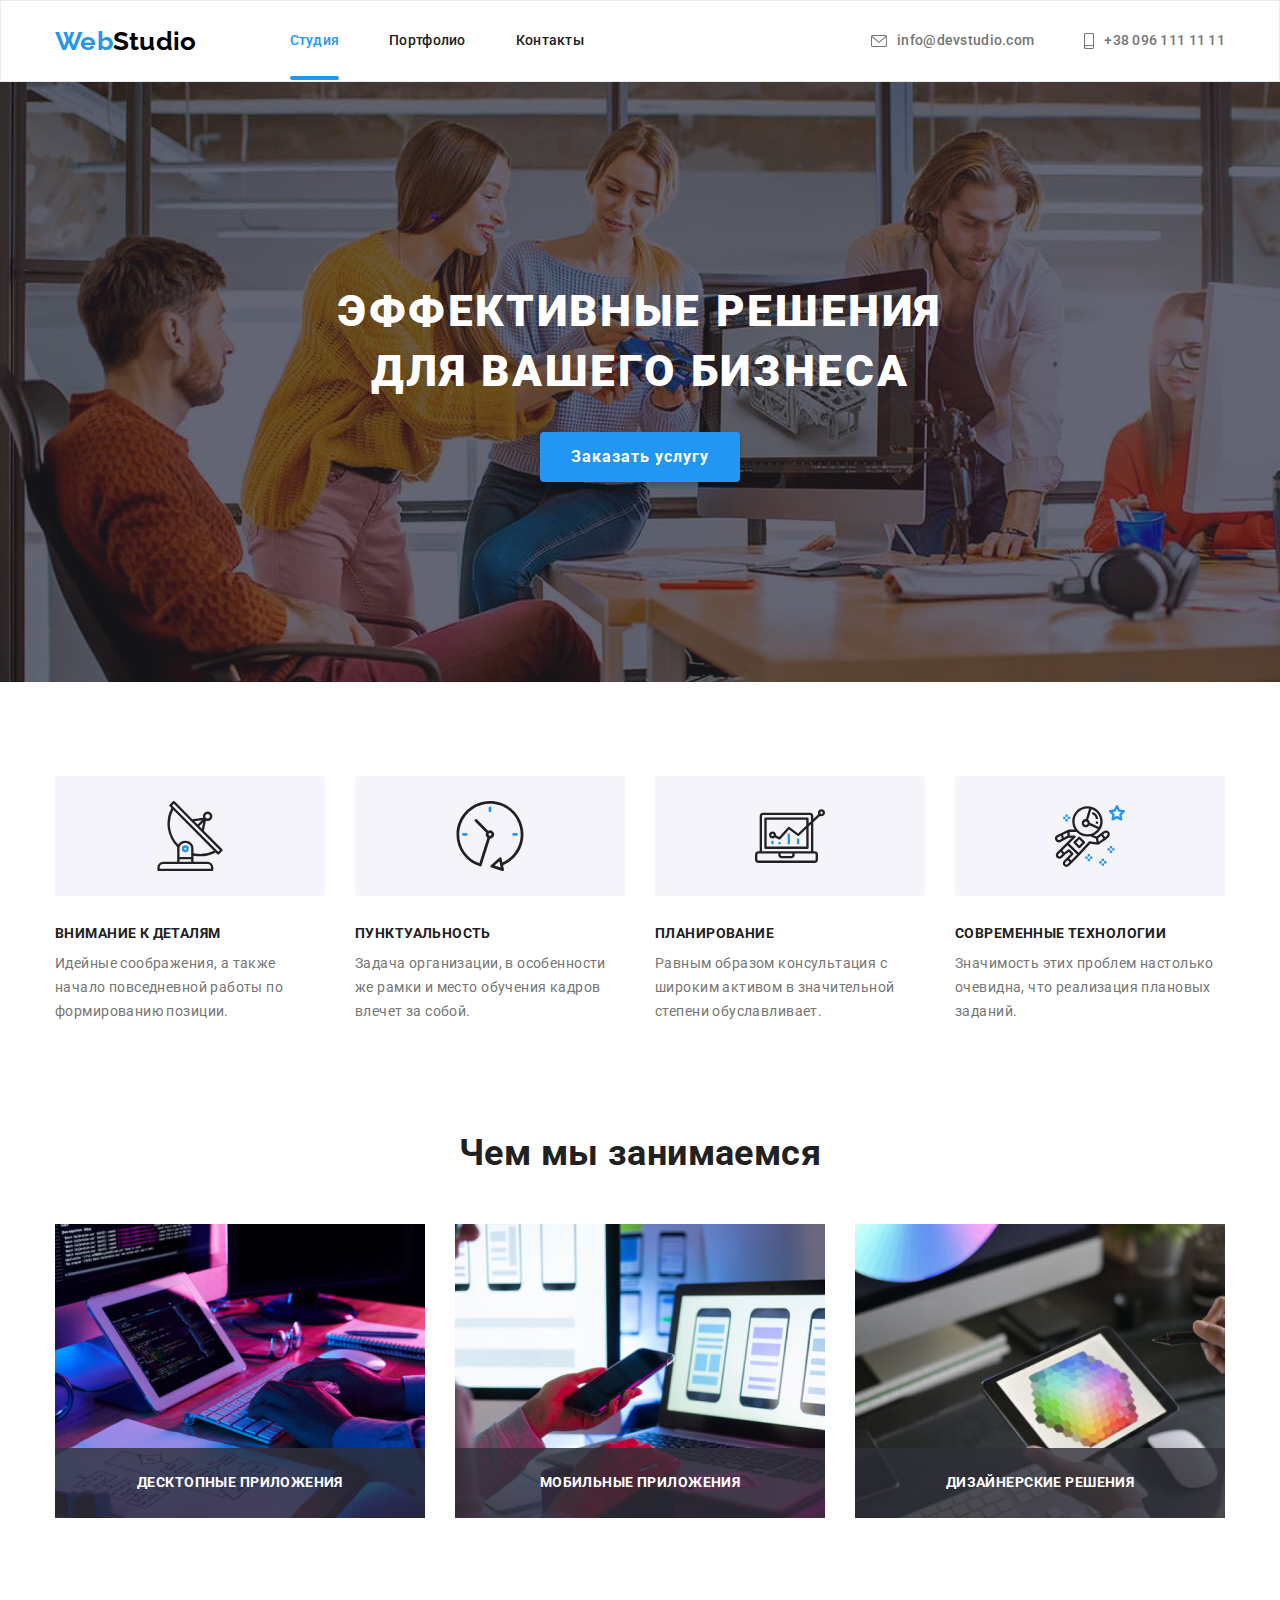
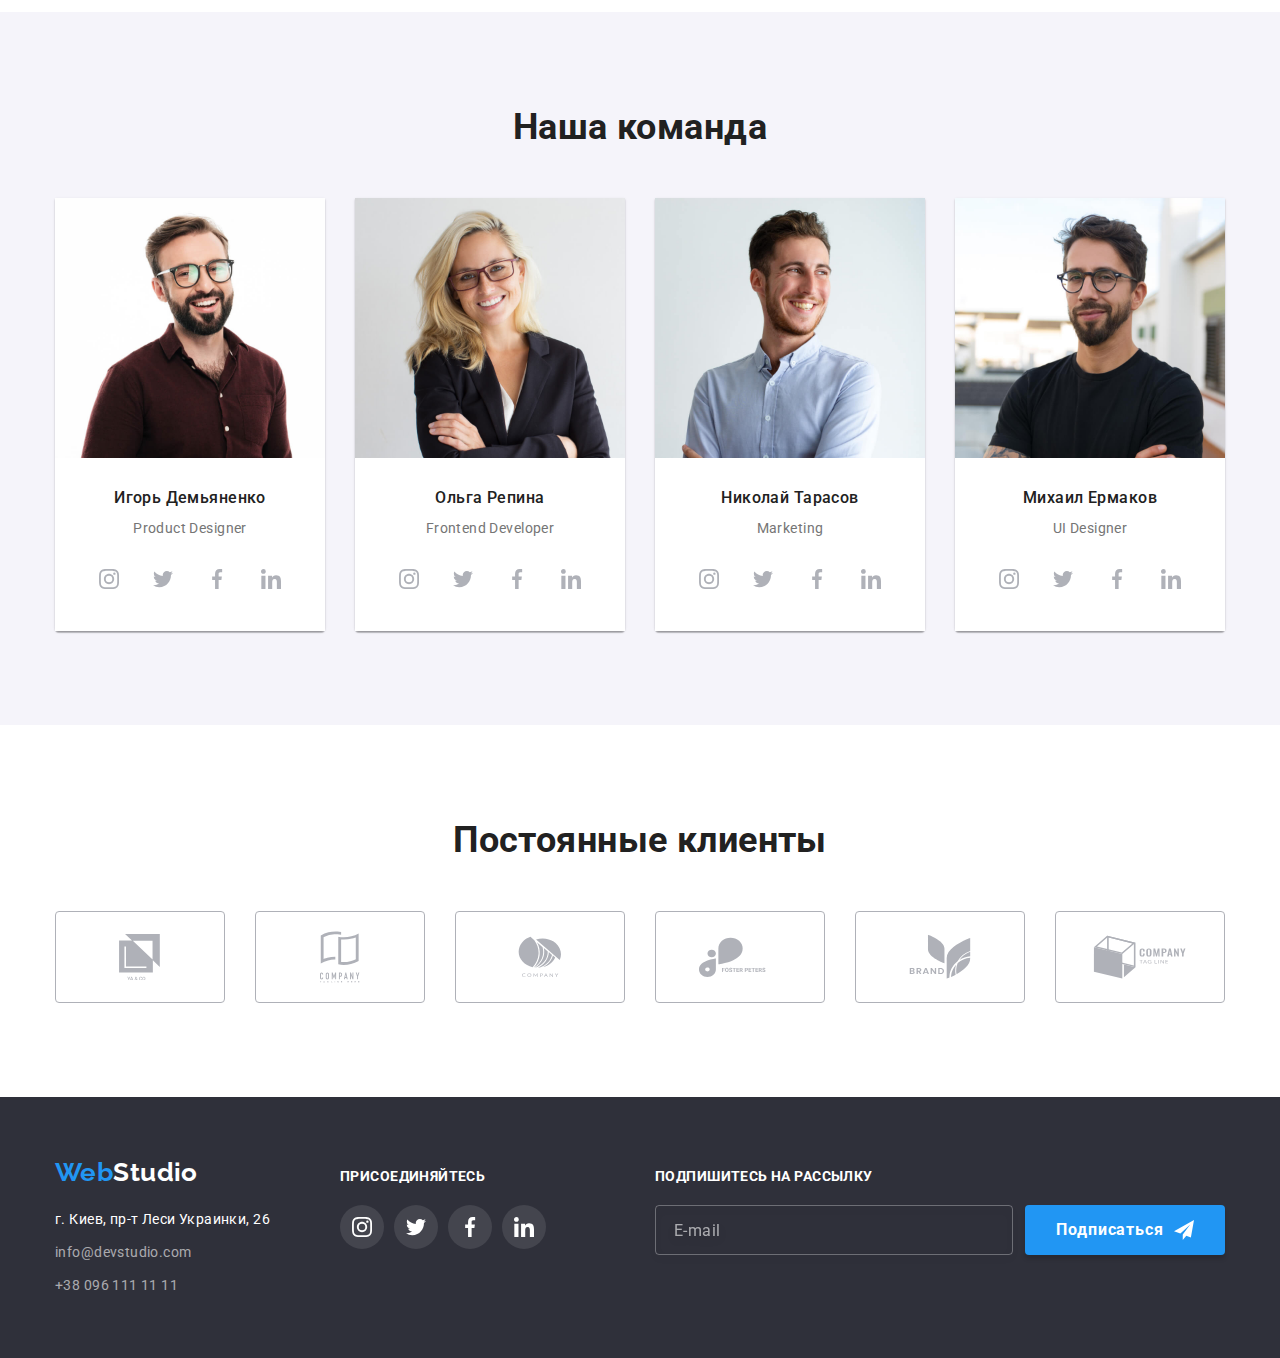
==== index.html @ a9d97d0e "Залил проект" ====
<!DOCTYPE html>
<html lang="ru">
  <head>
    <meta charset="UTF-8" />
    <meta http-equiv="X-UA-Compatible" content="IE=edge" />
    <meta name="viewport" content="width=device-width, initial-scale=1.0" />
    <title>Студия</title>
    <link rel="stylesheet" href="https://cdnjs.cloudflare.com/ajax/libs/modern-normalize/1.0.0/modern-normalize.css" />
    <link rel="preconnect" href="https://fonts.gstatic.com" />
    <link href="https://fonts.googleapis.com/css2?family=Raleway:wght@700&family=Roboto:wght@400;500;700;900&display=swap" rel="stylesheet" />
    <link rel="stylesheet" href="./css/main.min.css" />
  </head>

  <body>
    <!-- Шапка -->

    <header class="header">
      <div class="container header__container">
        <nav class="nav">
          <a class="link logo header__logo" href="./index.html"><span class="logo__span">Web</span>Studio</a>
          <ul class="menu list">
            <li class="menu__item"><a class="link menu__link menu__link--active" href="./index.html">Студия</a></li>
            <li class="menu__item"><a class="link menu__link" href="./portfolio.html">Портфолио</a></li>
            <li class="menu__item"><a class="link menu__link" href="">Контакты</a></li>
          </ul>
        </nav>
        <ul class="contacts list">
          <li class="contacts__item">
            <a class="link contacts__link" href="mailto:info@devstudio.com">
              <svg class="contacts__icon" width="16" height="12">
                <use href="./images/icons.svg#icon-envelope"></use>
              </svg>
              info@devstudio.com
            </a>
          </li>
          <li class="contacts__item">
            <a class="link contacts__link" href="tel:+380961111111">
              <svg class="contacts__icon" width="10" height="16">
                <use href="./images/icons.svg#icon-smartphone"></use>
              </svg>
              +38 096 111 11 11
            </a>
          </li>
        </ul>
      </div>
    </header>

    <!-- Основной контент -->
    <main>
      <!-- Секция герой -->
      <section class="hero">
        <h1 class="title hero__title">Эффективные решения для вашего бизнеса</h1>
        <button class="btn hero__btn" type="button" data-modal-open>Заказать услугу</button>
      </section>

      <!-- Секция особенности -->
      <section class="section">
        <div class="container">
          <h2 class="visualy-hidden">Особенности</h2>
          <ul class="features list">
            <li class="features__item">
              <div class="features__wrap">
                <svg class="features-icon" width="70" height="70">
                  <use href="./images/icons.svg#icon-antenna"></use>
                </svg>
              </div>
              <h3 class="features__title">Внимание к деталям</h3>
              <p>Идейные соображения, а также начало повседневной работы по формированию позиции.</p>
            </li>
            <li class="features__item">
              <div class="features__wrap">
                <svg class="features-icon" width="70" height="70">
                  <use href="./images/icons.svg#icon-clock"></use>
                </svg>
              </div>
              <h3 class="features__title">Пунктуальность</h3>
              <p>Задача организации, в особенности же рамки и место обучения кадров влечет за собой.</p>
            </li>
            <li class="features__item">
              <div class="features__wrap">
                <svg class="features-icon" width="70" height="70">
                  <use href="./images/icons.svg#icon-diagram"></use>
                </svg>
              </div>
              <h3 class="features__title">Планирование</h3>
              <p>Равным образом консультация с широким активом в значительной степени обуславливает.</p>
            </li>
            <li class="features__item">
              <div class="features__wrap">
                <svg class="features-icon" width="70" height="70">
                  <use href="./images/icons.svg#icon-astronaut"></use>
                </svg>
              </div>
              <h3 class="features__title">Современные технологии</h3>
              <p>Значимость этих проблем настолько очевидна, что реализация плановых заданий.</p>
            </li>
          </ul>
        </div>
      </section>

      <!-- Секция услуг -->
      <section class="section services">
        <div class="container">
          <h2 class="title services__title">Чем мы занимаемся</h2>
          <ul class="list services__list">
            <li class="services__item">
              <img src="./images/boxes/box11.jpg" width="370" height="294" alt="Мужчина пишет код за компьютером" />
              <h3 class="services__content">Десктопные приложения</h3>
            </li>
            <li class="services__item">
              <img src="./images/boxes/box22.jpg" width="370" height="294" alt="Женщина тестирует мобильное приложение" />
              <h3 class="services__content">Мобильные приложения</h3>
            </li>
            <li class="services__item">
              <img src="./images/boxes/box33.jpg" width="370" height="294" alt="Женщина создает дизайн с помощью планшета" />
              <h3 class="services__content">Дизайнерские решения</h3>
            </li>
          </ul>
        </div>
      </section>

      <!-- Секция команды -->
      <section class="team section">
        <div class="container">
          <h2 class="title team__title">Наша команда</h2>
          <ul class="team__list list">
            <li class="team__card">
              <img src="./images/team/img11.jpg" width="270" alt="Игорь Демьяненко" />
              <div class="team__content">
                <h3 class="title team__name">Игорь Демьяненко</h3>
                <p class="team__post" lang="en">Product Designer</p>
                <ul class="list team__icons">
                  <li>
                    <a class="team__icon icon-circle" href="">
                      <svg width="20" height="20">
                        <use href="./images/icons.svg#icon-instagram"></use>
                      </svg>
                    </a>
                  </li>
                  <li>
                    <a class="team__icon icon-circle" href="">
                      <svg width="20" height="20">
                        <use href="./images/icons.svg#icon-twitter"></use>
                      </svg>
                    </a>
                  </li>
                  <li>
                    <a class="team__icon icon-circle" href="">
                      <svg width="20" height="20">
                        <use href="./images/icons.svg#icon-facebook"></use>
                      </svg>
                    </a>
                  </li>
                  <li>
                    <a class="team__icon icon-circle" href="">
                      <svg width="20" height="20">
                        <use href="./images/icons.svg#icon-linkedin"></use>
                      </svg>
                    </a>
                  </li>
                </ul>
              </div>
            </li>
            <li class="team__card">
              <img src="./images/team/img12.jpg" width="270" alt="Ольга Репина" />
              <div class="team__content">
                <h3 class="title team__name">Ольга Репина</h3>
                <p class="team__post" lang="en">Frontend Developer</p>
                <ul class="list team__icons">
                  <li>
                    <a class="team__icon icon-circle" href="">
                      <svg width="20" height="20">
                        <use href="./images/icons.svg#icon-instagram"></use>
                      </svg>
                    </a>
                  </li>
                  <li>
                    <a class="team__icon icon-circle" href="">
                      <svg width="20" height="20">
                        <use href="./images/icons.svg#icon-twitter"></use>
                      </svg>
                    </a>
                  </li>
                  <li>
                    <a class="team__icon icon-circle" href="">
                      <svg width="20" height="20">
                        <use href="./images/icons.svg#icon-facebook"></use>
                      </svg>
                    </a>
                  </li>
                  <li>
                    <a class="team__icon icon-circle" href="">
                      <svg width="20" height="20">
                        <use href="./images/icons.svg#icon-linkedin"></use>
                      </svg>
                    </a>
                  </li>
                </ul>
              </div>
            </li>
            <li class="team__card">
              <img src="./images/team/img13.jpg" width="270" alt="Николай Тарасов" />
              <div class="team__content">
                <h3 class="title team__name">Николай Тарасов</h3>
                <p class="team__post" lang="en">Marketing</p>
                <ul class="list team__icons">
                  <li>
                    <a class="team__icon icon-circle" href="">
                      <svg width="20" height="20">
                        <use href="./images/icons.svg#icon-instagram"></use>
                      </svg>
                    </a>
                  </li>
                  <li>
                    <a class="team__icon icon-circle" href="">
                      <svg width="20" height="20">
                        <use href="./images/icons.svg#icon-twitter"></use>
                      </svg>
                    </a>
                  </li>
                  <li>
                    <a class="team__icon icon-circle" href="">
                      <svg width="20" height="20">
                        <use href="./images/icons.svg#icon-facebook"></use>
                      </svg>
                    </a>
                  </li>
                  <li>
                    <a class="team__icon icon-circle" href="">
                      <svg width="20" height="20">
                        <use href="./images/icons.svg#icon-linkedin"></use>
                      </svg>
                    </a>
                  </li>
                </ul>
              </div>
            </li>
            <li class="team__card">
              <img src="./images/team/img14.jpg" width="270" alt="Михаил Ермаков" />
              <div class="team__content">
                <h3 class="title team__name">Михаил Ермаков</h3>
                <p class="team__post" lang="en">UI Designer</p>
                <ul class="list team__icons">
                  <li>
                    <a class="team__icon icon-circle" href="">
                      <svg width="20" height="20">
                        <use href="./images/icons.svg#icon-instagram"></use>
                      </svg>
                    </a>
                  </li>
                  <li>
                    <a class="team__icon icon-circle" href="">
                      <svg width="20" height="20">
                        <use href="./images/icons.svg#icon-twitter"></use>
                      </svg>
                    </a>
                  </li>
                  <li>
                    <a class="team__icon icon-circle" href="">
                      <svg width="20" height="20">
                        <use href="./images/icons.svg#icon-facebook"></use>
                      </svg>
                    </a>
                  </li>
                  <li>
                    <a class="team__icon icon-circle" href="">
                      <svg width="20" height="20">
                        <use href="./images/icons.svg#icon-linkedin"></use>
                      </svg>
                    </a>
                  </li>
                </ul>
              </div>
            </li>
          </ul>
        </div>
      </section>

      <!-- Клиенты -->
      <section class="section clients">
        <div class="container">
          <h2 class="title clients__title">Постоянные клиенты</h2>
          <ul class="list clients__cards">
            <li class="clients__card">
              <a href="" class="link clients__logo">
                <svg width="41" height="46.7">
                  <use href="./images/icons.svg#icon-logo1"></use>
                </svg>
              </a>
            </li>
            <li class="clients__card">
              <a href="" class="link clients__logo">
                <svg width="40" height="52">
                  <use href="./images/icons.svg#icon-logo2"></use>
                </svg>
              </a>
            </li>
            <li class="clients__card">
              <a href="" class="link clients__logo">
                <svg width="43.46" height="41.18">
                  <use href="./images/icons.svg#icon-logo3"></use>
                </svg>
              </a>
            </li>
            <li class="clients__card">
              <a href="" class="link clients__logo">
                <svg width="84.44" height="40.62">
                  <use href="./images/icons.svg#icon-logo4"></use>
                </svg>
              </a>
            </li>
            <li class="clients__card">
              <a href="" class="link clients__logo">
                <svg width="62.54" height="45.43">
                  <use href="./images/icons.svg#icon-logo5"></use>
                </svg>
              </a>
            </li>
            <li class="clients__card">
              <a href="" class="link clients__logo">
                <svg width="93.79" height="43.93">
                  <use href="./images/icons.svg#icon-logo6"></use>
                </svg>
              </a>
            </li>
          </ul>
        </div>
      </section>
    </main>

    <!-- Футер -->

    <footer class="footer">
      <div class="container footer__container">
        <!-- контакты -->

        <address class="footer-contacts">
          <a class="link logo footer__logo" href="./index.html"><span class="logo__span">Web</span>Studio</a>
          <p class="footer-contacts__adress">г. Киев, пр-т Леси Украинки, 26</p>
          <ul class="list">
            <li class="footer-contacts__mail"><a class="link footer-contacts" href="mailto:info@devstudio.com">info@devstudio.com</a></li>
            <li><a class="link footer-contacts__tel" href="tel:+380961111111">+38 096 111 11 11</a></li>
          </ul>
        </address>

        <!-- Присоединяйтесь -->

        <div class="join">
          <p class="join__appeal">присоединяйтесь</p>
          <ul class="list join__icons">
            <li class="join__item">
              <a class="join__icon icon-circle" href="">
                <svg width="20" height="20">
                  <use href="./images/icons.svg#icon-instagram"></use>
                </svg>
              </a>
            </li>
            <li class="join__item">
              <a class="join__icon icon-circle" href="">
                <svg width="20" height="20">
                  <use href="./images/icons.svg#icon-twitter"></use>
                </svg>
              </a>
            </li>
            <li class="join__item">
              <a class="join__icon icon-circle" href="">
                <svg width="20" height="20">
                  <use href="./images/icons.svg#icon-facebook"></use>
                </svg>
              </a>
            </li>
            <li class="join__item">
              <a class="join__icon icon-circle" href="">
                <svg width="20" height="20">
                  <use href="./images/icons.svg#icon-linkedin"></use>
                </svg>
              </a>
            </li>
          </ul>
        </div>

        <!-- Форма подписки -->

        <form class="footer-form" name="subscription" autocomplete="on">
          <label class="column">
            <p class="footer-form__label">Подпишитесь на рассылку</p>
            <input class="footer-form__email" type="email" name="email" placeholder="E-mail" />
          </label>
          <button class="btn email-btn" type="submit">
            Подписаться
            <svg class="email-btn__icon" width="20" height="20">
              <use href="./images/icons.svg#icon-icon-send"></use>
            </svg>
          </button>
        </form>
      </div>
    </footer>

    <!-- Модальное окно -->

    <div class="backdrop is-hidden" data-modal>
      <div class="modal">
        <button class="btn-close" data-modal-close>
          <svg width="18" height="18">
            <use href="./images/icons.svg#icon-close"></use>
          </svg>
        </button>
        <p class="modal__title">Оставьте свои данные, мы вам перезвоним</p>
        <form class="modal-form">
          <label class="column modal-form__label">
            <span class="modal-form__text">Имя</span>
            <input class="modal-form__input modal-form__input--compact" type="text" name="user-name" />
            <svg class="modal-form__icon" width="18" height="18">
              <use href="./images/icons.svg#icon-person-form"></use>
            </svg>
          </label>
          <label class="column modal-form__label">
            <span class="modal-form__text">Телефон</span>
            <input class="modal-form__input modal-form__input--compact" type="tel" name="user-tel" />
            <svg class="modal-form__icon" width="18" height="18">
              <use href="./images/icons.svg#icon-phone-form"></use>
            </svg>
          </label>
          <label class="column modal-form__label">
            <span class="modal-form__text">Почта</span>
            <input class="modal-form__input modal-form__input--compact" type="email" name="user-email" />
            <svg class="modal-form__icon" width="18" height="18">
              <use href="./images/icons.svg#icon-email-form"></use>
            </svg>
          </label>
          <label class="column">
            <span class="modal-form__text">Комментарий</span>
            <textarea class="modal-form__input modal-form__textarea" name="user-comment" placeholder="Введите текст"></textarea>
          </label>
          <label class="modal-form__label-check">
            <input class="modal-form__input visualy-hidden modal-form__checkbox" type="checkbox" name="agreement-check" />
            <span class="modal-form__check-text">Соглашаюсь с рассылкой и принимаю</span>
            <a href="#">Условия договора</a>
          </label>
          <button class="btn btn-submit" type="submit">Отправить</button>
        </form>
      </div>
    </div>
    <script src="./js/modal.js"></script>
  </body>
</html>
---- css/main.min.css ----
:root{--primary-bg-color: #ffffff;--secondary-bg-color: #2f303a;--hero-bg-color: #c4c4c4;--hero-bg-overlay: rgba(47, 48, 58, 0.4);--services__content-bg: rgba(47, 48, 58, 0.8);--team-bg-color: #f5f4fa;--modal-backdrop-bg: rgba(0, 0, 0, 0.2);--portfolio-overlay-bg: rgba(33, 150, 243, 0.9);--primary-text-color: #757575;--primary-title-color: #212121;--secondary-color: #2196f3;--first-logo-color: #000000;--btn-active-color: #188ce8;--footer-contacts-color: rgba(255, 255, 255, 0.6);--team-icon-color: #afb1b8;--join-icon-circle-color: rgba(255, 255, 255, 0.1);--modal-placeholder-color: rgba(117, 117, 117, 0.5);--btn-box-shadow: 0px 3px 1px rgba(0, 0, 0, 0.1), 0px 1px 2px rgba(0, 0, 0, 0.08), 0px 2px 2px rgba(0, 0, 0, 0.12);--main-btn-box-shadow: 0px 4px 4px rgba(0, 0, 0, 0.15);--modal-box-shadow: 0px 1px 3px rgba(0, 0, 0, 0.12), 0px 1px 1px rgba(0, 0, 0, 0.14), 0px 2px 1px rgba(0, 0, 0, 0.2);--card-hover: 0px 1px 1px rgba(0, 0, 0, 0.12), 0px 4px 4px rgba(0, 0, 0, 0.06), 1px 4px 6px rgba(0, 0, 0, 0.16);--modal-btn-border: 1px solid rgba(0, 0, 0, 0.1);--header-border: 1px solid #ececec;--primary-letter-spacing: 0.03em;--secondary-letter-spacing: 0.02em;--cards-gap: 30px;--cards: 3;--animation: 250ms cubic-bezier(0.4, 0, 0.2, 1)}html{box-sizing:border-box}*,*::after,*::before{box-sizing:inherit}body{color:var(--primary-text-color);background-color:var(--primary-bg-color);font-family:'Roboto', sans-serif;font-size:14px;line-height:1.71;letter-spacing:var(--primary-letter-spacing)}h1,h2,h3,h4,h5,h6,p{margin-top:0}img{display:block;max-width:100%;height:auto}.link{text-decoration:none;color:inherit}.list{list-style:none;padding-left:0;margin:0}.section{padding-top:94px;padding-bottom:94px}.column{display:flex;flex-direction:column}.icon-circle{display:flex;justify-content:center;align-items:center;width:44px;height:44px;border-radius:50%}.visualy-hidden{position:absolute !important;clip:rect(1px 1px 1px 1px);clip:rect(1px, 1px, 1px, 1px);padding:0 !important;border:0 !important;height:1px !important;width:1px !important;overflow:hidden}.is-hidden{visibility:hidden;opacity:0;pointer-events:none;transform:scale(0)}.container{width:1200px;padding-left:15px;padding-right:15px;margin-left:auto;margin-right:auto}.title{text-align:center;color:var(--primary-title-color);font-size:36px;line-height:1.17}.logo{font-family:'Raleway', sans-serif;color:var(--first-logo-color);font-weight:700;font-size:26px;line-height:1.19}.logo__span{color:var(--secondary-color)}.btn{width:200px;height:50px;font-weight:700;font-size:16px;line-height:1.87;display:flex;align-items:center;text-align:center;justify-content:center;letter-spacing:0.06em;color:var(--primary-bg-color);background-color:var(--secondary-color);box-shadow:var(--main-btn-box-shadow);border-radius:4px;border:0;cursor:pointer;transition:background-color var(--animation)}.btn:hover,.btn:focus{background-color:var(--btn-active-color)}.menu{display:inline-flex;align-items:center;margin-left:93px}.menu__item:not(:last-child){margin-right:50px}.contacts__link,.menu__link{padding-top:32px;padding-bottom:32px}.menu__link{color:var(--primary-title-color);transition:color var(--animation)}.menu__link:hover,.menu__link:focus,.menu__link:active{color:var(--secondary-color)}.menu__link--active{position:relative;color:var(--secondary-color)}.menu__link--active::after{position:absolute;content:'';width:100%;height:4px;left:0;bottom:0;background:var(--secondary-color);border-radius:2px}.contacts,.nav{display:flex}.contacts{color:var(--primary-text-color)}.contacts__item:not(:last-child){margin-right:50px}.contacts__link{display:flex;align-items:center;transition:color var(--animation)}.contacts__link:hover,.contacts__link:focus,.contacts__link:active{color:var(--secondary-color)}.contacts__icon{margin-right:10px;fill:var(--primary-text-color)}.contacts__link:hover .contacts__icon,.contacts__link:focus .contacts__icon{fill:var(--secondary-color)}.header{border:var(--header-border);font-weight:500;font-size:14px;line-height:1.14;letter-spacing:var(--secondary-letter-spacing)}.header__container{display:flex;justify-content:space-between;align-items:center}.header__logo{padding-top:24px;padding-bottom:24px}.hero{max-width:1600px;min-height:600px;margin-left:auto;margin-right:auto;padding:200px 0;background-color:var(--hero-bg-color);background-image:linear-gradient(var(--hero-bg-overlay), var(--hero-bg-overlay)),url("../images/main-bg.jpg");background-size:cover}.hero__title{margin-left:auto;margin-right:auto;width:696px;font-weight:900;font-size:44px;line-height:1.36;color:var(--primary-bg-color);letter-spacing:0.06em;text-transform:uppercase}.hero__btn{margin-left:auto;margin-right:auto;margin-top:30px}.features{display:flex}.features__item{flex-basis:calc((100% - 30px * 3) / 4)}.features__item:not(:last-child){margin-right:30px}.features__wrap{display:flex;justify-content:center;align-items:center;height:120px;margin-bottom:30px;background-color:var(--team-bg-color);border-radius:4px}.features__title{margin-bottom:10px;font-size:14px;line-height:1.14;text-transform:uppercase;color:var(--primary-title-color)}.services{padding-top:0}.services__title{margin-bottom:50px}.services__list{display:flex}.services__item{position:relative}.services__item:not(:last-child){margin-right:30px}.services__content{position:absolute;bottom:0;margin-bottom:0;display:flex;justify-content:center;align-items:center;width:100%;min-height:70px;text-align:center;font-size:14px;line-height:1.14;letter-spacing:0.03em;text-transform:uppercase;color:var(--primary-bg-color);background-color:var(--services__content-bg)}.team{background-color:var(--team-bg-color)}.team__title{margin-bottom:50px}.team__list{display:flex}.team__card{box-shadow:0px 1px 3px rgba(0,0,0,0.12),0px 1px 1px rgba(0,0,0,0.14),0px 2px 1px rgba(0,0,0,0.2);border-radius:0px 0px 4px 4px}.team__card:not(:last-child){margin-right:30px}.team__content{padding-top:30px;padding-bottom:30px;padding-right:32px;padding-left:32px;text-align:center;background-color:var(--primary-bg-color)}.team__name{margin-bottom:10px;font-weight:500;font-size:16px;line-height:1.19}.team__post{margin-bottom:0}.team__icons{display:flex;justify-content:space-between;margin-top:16px}.team__icon{background-color:var(--primary-bg-color);fill:var(--team-icon-color);transition:fill var(--animation),background-color var(--animation)}.team__icon:hover,.team__icon:focus{background-color:var(--secondary-color);fill:var(--primary-bg-color)}.clients__title{margin-bottom:50px}.clients__cards{display:flex;justify-content:space-between}.clients__card{width:calc((100% - 30px * 5) / 6);height:92px}.clients__logo{display:flex;justify-content:center;align-items:center;width:100%;height:100%;border:1px solid var(--team-icon-color);border-radius:4px;fill:var(--team-icon-color);transition:fill var(--animation);transition:border var(--animation)}.clients__logo:hover,.clients__logo:focus{border:1px solid var(--secondary-color);fill:var(--secondary-color)}.footer{padding-top:60px;padding-bottom:60px;background-color:var(--secondary-bg-color)}.footer__container{display:flex;align-items:baseline}.footer__logo{margin-bottom:20px;color:var(--primary-bg-color)}.footer-contacts{display:inline-flex;flex-flow:column;font-style:normal}.footer-contacts__adress{margin-bottom:9px;color:var(--primary-bg-color)}.footer-contacts__mail{margin-bottom:9px}.footer-contacts__tel,.footer-contacts__mail{color:var(--footer-contacts-color);transition:color var(--animation)}.footer-contacts__tel:hover,.footer-contacts__tel:focus,.footer-contacts__mail:hover,.footer-contacts__mail:focus{color:var(--secondary-color)}.join{display:inline-flex;flex-flow:column;justify-content:start;margin-left:70px}.join__appeal{margin-bottom:20px;font-size:14px;line-height:1.14;letter-spacing:0.03em;font-weight:700;text-transform:uppercase;color:#ffffff}.join__icons{display:flex}.join__icon{background-color:var(--join-icon-circle-color);fill:var(--primary-bg-color);transition:background-color var(--animation)}.join__icon:hover,.join__icon:focus{background-color:var(--secondary-color)}.join__item:not(:last-child){margin-right:10px}.footer-form{display:inline-flex;align-items:flex-end;margin-left:auto}.footer-form__label{margin-bottom:20px;font-weight:700;font-size:14px;line-height:1.14;letter-spacing:0.03em;text-transform:uppercase;color:var(--primary-bg-color)}.footer-form__email{display:flex;align-items:center;width:358px;height:50px;font-size:16px;line-height:1.25;letter-spacing:0.03em;border:1px solid rgba(255,255,255,0.3);filter:drop-shadow(0px 4px 4px rgba(0,0,0,0.15));border-radius:4px;background:transparent;color:var(--primary-bg-color);transition:border-color var(--animation)}.footer-form__email::placeholder{padding-left:16px;color:var(--footer-contacts-color)}.footer-form__email:-webkit-autofill,.footer-form__email:-webkit-autofill:hover,.footer-form__email:-webkit-autofill:focus{border:1px solid rgba(255,255,255,0.3);-webkit-text-fill-color:var(--primary-bg-color);box-shadow:0 0 0 30px var(--secondary-bg-color) inset}.email-btn{margin-left:12px}.email-btn__icon{fill:var(--primary-bg-color);margin-left:10px}.backdrop{display:flex;position:fixed;top:0;left:0;right:0;bottom:0;background-color:var(--modal-backdrop-bg);transition:opacity 500ms linear, visibility 500ms linear, transform 500ms linear}.modal{position:relative;width:528px;min-height:581px;margin:auto;padding:40px;background:var(--primary-bg-color);box-shadow:var(--modal-box-shadow);border-radius:4px}.btn-close{display:flex;justify-content:center;align-items:center;position:absolute;top:8px;right:8px;width:30px;height:30px;border-radius:50%;background:var(--primary-bg-color);border:var(--modal-btn-border);cursor:pointer;transition:fill var(--animation)}.btn-close:hover,.btn-close:focus{fill:var(--secondary-color)}.modal__title{margin-bottom:12px;font-weight:bold;font-size:20px;line-height:1.15;text-align:center;letter-spacing:0.03em;color:var(--primary-title-color)}.modal-form{display:flex;flex-direction:column}.modal-form__label{position:relative;margin-bottom:10px}.modal-form__text{margin-bottom:4px;font-size:12px;line-height:1.17;letter-spacing:0.01em;color:var(--primary-text-color)}.modal-form__input{border:1px solid rgba(33,33,33,0.2);box-sizing:border-box;border-radius:4px;font-size:14px;line-height:16px;letter-spacing:0.01em;color:var(--primary-text-color);transition:border-color var(--animation)}.modal-form__input:focus{outline:none;border-color:var(--secondary-color)}.modal-form__input--compact{height:40px;padding-left:42px}.modal-form__input--compact:-webkit-autofill,.modal-form__input--compact:-webkit-autofill:hover,.modal-form__input--compact:-webkit-autofill:focus{border:1px solid var(--secondary-color);-webkit-text-fill-color:var(--primary-text-color);box-shadow:0 0 0 30px var(--primary-bg-color) inset}.modal-form__icon{position:absolute;left:12px;bottom:11px;transition:fill var(--animation)}.modal-form__input--compact:focus+.modal-form__icon{fill:var(--secondary-color)}.modal-form__textarea{height:120px;margin-bottom:20px;padding:12px 16px;resize:none}.modal-form__textarea::placeholder{color:var(--modal-placeholder-color)}.modal-form__label-check{display:inline-flex;align-items:center;margin-bottom:30px}.modal-form__check-text{margin-left:7px;font-size:14px;line-height:1.71;letter-spacing:0.03em;color:var(--primary-text-color)}.modal-form__check-text::before{content:'';display:inline-flex;margin-right:7px;width:16px;height:15px;border:2px solid var(--primary-title-color);border-radius:3px}.modal-form__checkbox:checked+.modal-form__check-text::before{border:2px solid var(--secondary-color);background-color:var(--secondary-color);background-image:url(../images/checkbox.svg);background-repeat:no-repeat;background-position:center}.modal-form__checkbox:focus+.modal-form__check-text::before{border:2px solid var(--secondary-color)}.btn-submit{margin-left:auto;margin-right:auto}.btn-list{display:flex;justify-content:center;margin-bottom:50px}.btn-list__item:not(:last-child){margin-right:8px}.portfolio-btn{padding:6px 22px;font-weight:500;font-size:16px;line-height:1.62;text-align:center;letter-spacing:0.03em;background-color:var(--team-bg-color);border-radius:4px;border:0;color:var(--primary-title-color);cursor:pointer;transition:background-color var(--animation),color var(--animation),box-shadow var(--animation)}.portfolio-btn:hover,.portfolio-btn:focus{color:var(--primary-bg-color);background:var(--secondary-color);box-shadow:var(--btn-box-shadow)}.btn-active{color:var(--primary-bg-color);background-color:var(--secondary-color);box-shadow:var(--btn-box-shadow)}.cards{display:flex;flex-wrap:wrap;margin-right:calc(-1 * var(--cards-gap));margin-top:calc(-1 * var(--cards-gap))}.card{flex-basis:calc((100% - var(--cards-gap) * var(--cards)) / var(--cards));margin-right:var(--cards-gap);margin-top:var(--cards-gap)}.card__link{display:block;transition:box-shadow var(--animation)}.card__link:hover,.card__link:focus{box-shadow:var(--card-hover)}.overlay{position:relative;overflow:hidden}.overlay__content{display:flex;align-items:center;position:absolute;left:0;top:0;margin-bottom:0;padding-left:24px;padding-right:24px;width:100%;height:100%;font-size:18px;line-height:1.56;letter-spacing:0.03em;color:var(--primary-bg-color);background-color:var(--portfolio-overlay-bg);opacity:0;transform:translateY(100%);transition:transform var(--animation),opacity var(--animation)}.card__link:hover .overlay__content,.card__link:focus .overlay__content{opacity:1;transform:translateY(0)}.card__content{padding-top:20px;padding-left:24px;padding-right:24px;padding-bottom:20px;border:1px solid #eeeeee;background-color:var(--primary-bg-color)}.card__title{margin-bottom:4px;font-size:18px;line-height:2;letter-spacing:0.06em;color:var(--primary-title-color)}.card__text{margin-bottom:0;font-size:16px;line-height:1.87;color:var(--primary-text-color)}
/*# sourceMappingURL=main.min.css.map */
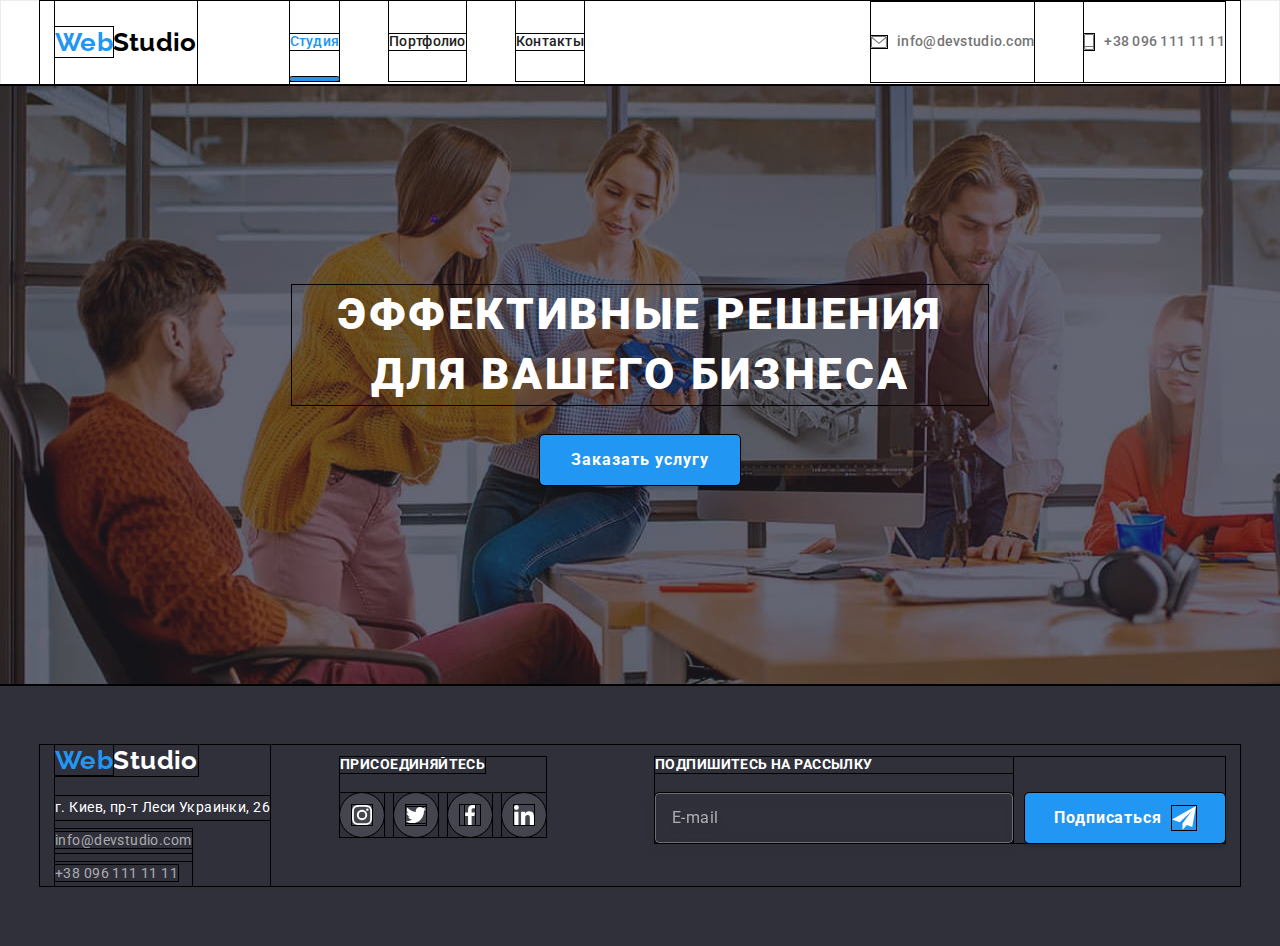
==== commit cb46fb4b: "Делает страницы адаптивными (почти)" ====
--- a/index.html
+++ b/index.html
@@ -26,22 +26,54 @@
         </nav>
         <ul class="contacts list">
           <li class="contacts__item">
-            <a class="link contacts__link" href="mailto:info@devstudio.com">
-              <svg class="contacts__icon" width="16" height="12">
+            <a class="link contacts__link contacts__link-mail" href="mailto:info@devstudio.com">
+              <svg class="contacts__icon contacts__icon-mail" width="16" height="12">
                 <use href="./images/icons.svg#icon-envelope"></use>
               </svg>
               info@devstudio.com
             </a>
           </li>
           <li class="contacts__item">
-            <a class="link contacts__link" href="tel:+380961111111">
-              <svg class="contacts__icon" width="10" height="16">
+            <a class="link contacts__link contacts__link-tel" href="tel:+380961111111">
+              <svg class="contacts__icon contacts__icon-tel" width="10" height="16">
                 <use href="./images/icons.svg#icon-smartphone"></use>
               </svg>
               +38 096 111 11 11
             </a>
           </li>
         </ul>
+        <button class="menu-btn" data-menu-open>
+          <svg class="menu-btn__icon" width="40" height="40">
+            <use href="./images/icons.svg#icon-menu"></use>
+          </svg>
+        </button>
+      </div>
+
+      <!-- Мобильное меню -->
+
+      <div class="menu-mobile is-hidden" data-menu>
+        <button class="btn-close btn-close__menu-mobile" data-menu-close>
+          <svg width="18" height="18">
+            <use href="./images/icons.svg#icon-close"></use>
+          </svg>
+        </button>
+        <ul class="list">
+          <li class="menu-mobile__nav-item"><a class="link menu-mobile__nav-link" href="./index.html">Студия</a></li>
+          <li class="menu-mobile__nav-item"><a class="link menu-mobile__nav-link" href="./portfolio.html">Портфолио</a></li>
+          <li class="menu-mobile__nav-item"><a class="link menu-mobile__nav-link" href="#">Контакты</a></li>
+        </ul>
+        <div>
+          <ul class="list">
+            <li class="menu-mobile__tel"><a class="link" href="tel:+38 096 111 11 11">+38 096 111 11 11</a></li>
+            <li class="menu-mobile__mail"><a class="link" href="mailto:info@devstudio.com">info@devstudio.com</a></li>
+          </ul>
+          <ul class="list menu-mobile__social-links">
+            <li class="menu-mobile__social-item"><a class="link" href="">Instagram</a></li>
+            <li class="menu-mobile__social-item"><a class="link" href="">Twitter</a></li>
+            <li class="menu-mobile__social-item"><a class="link" href="">Facebook</a></li>
+            <li class="menu-mobile__social-item"><a class="link" href="">LinkedIn</a></li>
+          </ul>
+        </div>
       </div>
     </header>
 
@@ -54,11 +86,11 @@
       </section>
 
       <!-- Секция особенности -->
-      <section class="section">
+      <!-- <section class="section">
         <div class="container">
           <h2 class="visualy-hidden">Особенности</h2>
-          <ul class="features list">
-            <li class="features__item">
+          <ul class="list features card-set">
+            <li class="features__item card-set__item">
               <div class="features__wrap">
                 <svg class="features-icon" width="70" height="70">
                   <use href="./images/icons.svg#icon-antenna"></use>
@@ -67,7 +99,7 @@
               <h3 class="features__title">Внимание к деталям</h3>
               <p>Идейные соображения, а также начало повседневной работы по формированию позиции.</p>
             </li>
-            <li class="features__item">
+            <li class="features__item card-set__item">
               <div class="features__wrap">
                 <svg class="features-icon" width="70" height="70">
                   <use href="./images/icons.svg#icon-clock"></use>
@@ -76,7 +108,7 @@
               <h3 class="features__title">Пунктуальность</h3>
               <p>Задача организации, в особенности же рамки и место обучения кадров влечет за собой.</p>
             </li>
-            <li class="features__item">
+            <li class="features__item card-set__item">
               <div class="features__wrap">
                 <svg class="features-icon" width="70" height="70">
                   <use href="./images/icons.svg#icon-diagram"></use>
@@ -85,7 +117,7 @@
               <h3 class="features__title">Планирование</h3>
               <p>Равным образом консультация с широким активом в значительной степени обуславливает.</p>
             </li>
-            <li class="features__item">
+            <li class="features__item card-set__item">
               <div class="features__wrap">
                 <svg class="features-icon" width="70" height="70">
                   <use href="./images/icons.svg#icon-astronaut"></use>
@@ -96,10 +128,10 @@
             </li>
           </ul>
         </div>
-      </section>
+      </section> -->
 
       <!-- Секция услуг -->
-      <section class="section services">
+      <!-- <section class="section services">
         <div class="container">
           <h2 class="title services__title">Чем мы занимаемся</h2>
           <ul class="list services__list">
@@ -117,42 +149,42 @@
             </li>
           </ul>
         </div>
-      </section>
+      </section> -->
 
       <!-- Секция команды -->
-      <section class="team section">
+      <!-- <section class="team section">
         <div class="container">
           <h2 class="title team__title">Наша команда</h2>
-          <ul class="team__list list">
-            <li class="team__card">
+          <ul class="team__list list card-set">
+            <li class="team__card card-set__item">
               <img src="./images/team/img11.jpg" width="270" alt="Игорь Демьяненко" />
               <div class="team__content">
                 <h3 class="title team__name">Игорь Демьяненко</h3>
                 <p class="team__post" lang="en">Product Designer</p>
-                <ul class="list team__icons">
-                  <li>
-                    <a class="team__icon icon-circle" href="">
+                <ul class="list social-icons">
+                  <li class="social-icons__item">
+                    <a class="social-icons__link icon-circle" href="">
                       <svg width="20" height="20">
                         <use href="./images/icons.svg#icon-instagram"></use>
                       </svg>
                     </a>
                   </li>
-                  <li>
-                    <a class="team__icon icon-circle" href="">
+                  <li class="social-icons__item">
+                    <a class="social-icons__link icon-circle" href="">
                       <svg width="20" height="20">
                         <use href="./images/icons.svg#icon-twitter"></use>
                       </svg>
                     </a>
                   </li>
-                  <li>
-                    <a class="team__icon icon-circle" href="">
+                  <li class="social-icons__item">
+                    <a class="social-icons__link icon-circle" href="">
                       <svg width="20" height="20">
                         <use href="./images/icons.svg#icon-facebook"></use>
                       </svg>
                     </a>
                   </li>
-                  <li>
-                    <a class="team__icon icon-circle" href="">
+                  <li class="social-icons__item">
+                    <a class="social-icons__link icon-circle" href="">
                       <svg width="20" height="20">
                         <use href="./images/icons.svg#icon-linkedin"></use>
                       </svg>
@@ -161,35 +193,35 @@
                 </ul>
               </div>
             </li>
-            <li class="team__card">
+            <li class="team__card card-set__item">
               <img src="./images/team/img12.jpg" width="270" alt="Ольга Репина" />
               <div class="team__content">
                 <h3 class="title team__name">Ольга Репина</h3>
                 <p class="team__post" lang="en">Frontend Developer</p>
-                <ul class="list team__icons">
-                  <li>
-                    <a class="team__icon icon-circle" href="">
+                <ul class="list social-icons">
+                  <li class="social-icons__item">
+                    <a class="social-icons__link icon-circle" href="">
                       <svg width="20" height="20">
                         <use href="./images/icons.svg#icon-instagram"></use>
                       </svg>
                     </a>
                   </li>
-                  <li>
-                    <a class="team__icon icon-circle" href="">
+                  <li class="social-icons__item">
+                    <a class="social-icons__link icon-circle" href="">
                       <svg width="20" height="20">
                         <use href="./images/icons.svg#icon-twitter"></use>
                       </svg>
                     </a>
                   </li>
-                  <li>
-                    <a class="team__icon icon-circle" href="">
+                  <li class="social-icons__item">
+                    <a class="social-icons__link icon-circle" href="">
                       <svg width="20" height="20">
                         <use href="./images/icons.svg#icon-facebook"></use>
                       </svg>
                     </a>
                   </li>
-                  <li>
-                    <a class="team__icon icon-circle" href="">
+                  <li class="social-icons__item">
+                    <a class="social-icons__link icon-circle" href="">
                       <svg width="20" height="20">
                         <use href="./images/icons.svg#icon-linkedin"></use>
                       </svg>
@@ -198,35 +230,35 @@
                 </ul>
               </div>
             </li>
-            <li class="team__card">
+            <li class="team__card card-set__item">
               <img src="./images/team/img13.jpg" width="270" alt="Николай Тарасов" />
               <div class="team__content">
                 <h3 class="title team__name">Николай Тарасов</h3>
                 <p class="team__post" lang="en">Marketing</p>
-                <ul class="list team__icons">
-                  <li>
-                    <a class="team__icon icon-circle" href="">
+                <ul class="list social-icons">
+                  <li class="social-icons__item">
+                    <a class="social-icons__link icon-circle" href="">
                       <svg width="20" height="20">
                         <use href="./images/icons.svg#icon-instagram"></use>
                       </svg>
                     </a>
                   </li>
-                  <li>
-                    <a class="team__icon icon-circle" href="">
+                  <li class="social-icons__item">
+                    <a class="social-icons__link icon-circle" href="">
                       <svg width="20" height="20">
                         <use href="./images/icons.svg#icon-twitter"></use>
                       </svg>
                     </a>
                   </li>
-                  <li>
-                    <a class="team__icon icon-circle" href="">
+                  <li class="social-icons__item">
+                    <a class="social-icons__link icon-circle" href="">
                       <svg width="20" height="20">
                         <use href="./images/icons.svg#icon-facebook"></use>
                       </svg>
                     </a>
                   </li>
-                  <li>
-                    <a class="team__icon icon-circle" href="">
+                  <li class="social-icons__item">
+                    <a class="social-icons__link icon-circle" href="">
                       <svg width="20" height="20">
                         <use href="./images/icons.svg#icon-linkedin"></use>
                       </svg>
@@ -235,35 +267,35 @@
                 </ul>
               </div>
             </li>
-            <li class="team__card">
+            <li class="team__card card-set__item">
               <img src="./images/team/img14.jpg" width="270" alt="Михаил Ермаков" />
               <div class="team__content">
                 <h3 class="title team__name">Михаил Ермаков</h3>
                 <p class="team__post" lang="en">UI Designer</p>
-                <ul class="list team__icons">
-                  <li>
-                    <a class="team__icon icon-circle" href="">
+                <ul class="list social-icons">
+                  <li class="social-icons__item">
+                    <a class="social-icons__link icon-circle" href="">
                       <svg width="20" height="20">
                         <use href="./images/icons.svg#icon-instagram"></use>
                       </svg>
                     </a>
                   </li>
-                  <li>
-                    <a class="team__icon icon-circle" href="">
+                  <li class="social-icons__item">
+                    <a class="social-icons__link icon-circle" href="">
                       <svg width="20" height="20">
                         <use href="./images/icons.svg#icon-twitter"></use>
                       </svg>
                     </a>
                   </li>
-                  <li>
-                    <a class="team__icon icon-circle" href="">
+                  <li class="social-icons__item">
+                    <a class="social-icons__link icon-circle" href="">
                       <svg width="20" height="20">
                         <use href="./images/icons.svg#icon-facebook"></use>
                       </svg>
                     </a>
                   </li>
-                  <li>
-                    <a class="team__icon icon-circle" href="">
+                  <li class="social-icons__item">
+                    <a class="social-icons__link icon-circle" href="">
                       <svg width="20" height="20">
                         <use href="./images/icons.svg#icon-linkedin"></use>
                       </svg>
@@ -274,49 +306,49 @@
             </li>
           </ul>
         </div>
-      </section>
+      </section> -->
 
       <!-- Клиенты -->
-      <section class="section clients">
+      <!-- <section class="section clients">
         <div class="container">
           <h2 class="title clients__title">Постоянные клиенты</h2>
-          <ul class="list clients__cards">
-            <li class="clients__card">
+          <ul class="list clients__cards card-set">
+            <li class="clients__card card-set__item">
               <a href="" class="link clients__logo">
                 <svg width="41" height="46.7">
                   <use href="./images/icons.svg#icon-logo1"></use>
                 </svg>
               </a>
             </li>
-            <li class="clients__card">
+            <li class="clients__card card-set__item">
               <a href="" class="link clients__logo">
                 <svg width="40" height="52">
                   <use href="./images/icons.svg#icon-logo2"></use>
                 </svg>
               </a>
             </li>
-            <li class="clients__card">
+            <li class="clients__card card-set__item">
               <a href="" class="link clients__logo">
                 <svg width="43.46" height="41.18">
                   <use href="./images/icons.svg#icon-logo3"></use>
                 </svg>
               </a>
             </li>
-            <li class="clients__card">
+            <li class="clients__card card-set__item">
               <a href="" class="link clients__logo">
                 <svg width="84.44" height="40.62">
                   <use href="./images/icons.svg#icon-logo4"></use>
                 </svg>
               </a>
             </li>
-            <li class="clients__card">
+            <li class="clients__card card-set__item">
               <a href="" class="link clients__logo">
                 <svg width="62.54" height="45.43">
                   <use href="./images/icons.svg#icon-logo5"></use>
                 </svg>
               </a>
             </li>
-            <li class="clients__card">
+            <li class="clients__card card-set__item">
               <a href="" class="link clients__logo">
                 <svg width="93.79" height="43.93">
                   <use href="./images/icons.svg#icon-logo6"></use>
@@ -325,7 +357,7 @@
             </li>
           </ul>
         </div>
-      </section>
+      </section> -->
     </main>
 
     <!-- Футер -->
@@ -337,8 +369,8 @@
         <address class="footer-contacts">
           <a class="link logo footer__logo" href="./index.html"><span class="logo__span">Web</span>Studio</a>
           <p class="footer-contacts__adress">г. Киев, пр-т Леси Украинки, 26</p>
-          <ul class="list">
-            <li class="footer-contacts__mail"><a class="link footer-contacts" href="mailto:info@devstudio.com">info@devstudio.com</a></li>
+          <ul class="list footer-contacts__list">
+            <li class="footer-contacts__item"><a class="link footer-contacts__mail" href="mailto:info@devstudio.com">info@devstudio.com</a></li>
             <li><a class="link footer-contacts__tel" href="tel:+380961111111">+38 096 111 11 11</a></li>
           </ul>
         </address>
@@ -347,30 +379,30 @@
 
         <div class="join">
           <p class="join__appeal">присоединяйтесь</p>
-          <ul class="list join__icons">
-            <li class="join__item">
-              <a class="join__icon icon-circle" href="">
+          <ul class="list social-icons">
+            <li class="social-icons__item">
+              <a class="join__icon social-icons__link icon-circle" href="">
                 <svg width="20" height="20">
                   <use href="./images/icons.svg#icon-instagram"></use>
                 </svg>
               </a>
             </li>
-            <li class="join__item">
-              <a class="join__icon icon-circle" href="">
+            <li class="social-icons__item">
+              <a class="join__icon social-icons__link icon-circle" href="">
                 <svg width="20" height="20">
                   <use href="./images/icons.svg#icon-twitter"></use>
                 </svg>
               </a>
             </li>
-            <li class="join__item">
-              <a class="join__icon icon-circle" href="">
+            <li class="social-icons__item">
+              <a class="join__icon social-icons__link icon-circle" href="">
                 <svg width="20" height="20">
                   <use href="./images/icons.svg#icon-facebook"></use>
                 </svg>
               </a>
             </li>
-            <li class="join__item">
-              <a class="join__icon icon-circle" href="">
+            <li class="social-icons__item">
+              <a class="join__icon social-icons__link icon-circle" href="">
                 <svg width="20" height="20">
                   <use href="./images/icons.svg#icon-linkedin"></use>
                 </svg>
@@ -382,14 +414,14 @@
         <!-- Форма подписки -->
 
         <form class="footer-form" name="subscription" autocomplete="on">
-          <label class="column">
-            <p class="footer-form__label">Подпишитесь на рассылку</p>
+          <label class="column footer-form__label">
+            <p class="footer-form__text">Подпишитесь на рассылку</p>
             <input class="footer-form__email" type="email" name="email" placeholder="E-mail" />
           </label>
           <button class="btn email-btn" type="submit">
             Подписаться
-            <svg class="email-btn__icon" width="20" height="20">
-              <use href="./images/icons.svg#icon-icon-send"></use>
+            <svg class="email-btn__icon" width="24" height="24">
+              <use href="./images/icons.svg#icon-send"></use>
             </svg>
           </button>
         </form>
@@ -435,12 +467,13 @@
           <label class="modal-form__label-check">
             <input class="modal-form__input visualy-hidden modal-form__checkbox" type="checkbox" name="agreement-check" />
             <span class="modal-form__check-text">Соглашаюсь с рассылкой и принимаю</span>
-            <a href="#">Условия договора</a>
+            <a class="modal-form__check-link" href="#">Условия договора</a>
           </label>
           <button class="btn btn-submit" type="submit">Отправить</button>
         </form>
       </div>
     </div>
     <script src="./js/modal.js"></script>
+    <script src="./js/mobile-menu.js"></script>
   </body>
 </html>
--- a/css/main.min.css
+++ b/css/main.min.css
@@ -1,2 +1,2 @@
-:root{--primary-bg-color: #ffffff;--secondary-bg-color: #2f303a;--hero-bg-color: #c4c4c4;--hero-bg-overlay: rgba(47, 48, 58, 0.4);--services__content-bg: rgba(47, 48, 58, 0.8);--team-bg-color: #f5f4fa;--modal-backdrop-bg: rgba(0, 0, 0, 0.2);--portfolio-overlay-bg: rgba(33, 150, 243, 0.9);--primary-text-color: #757575;--primary-title-color: #212121;--secondary-color: #2196f3;--first-logo-color: #000000;--btn-active-color: #188ce8;--footer-contacts-color: rgba(255, 255, 255, 0.6);--team-icon-color: #afb1b8;--join-icon-circle-color: rgba(255, 255, 255, 0.1);--modal-placeholder-color: rgba(117, 117, 117, 0.5);--btn-box-shadow: 0px 3px 1px rgba(0, 0, 0, 0.1), 0px 1px 2px rgba(0, 0, 0, 0.08), 0px 2px 2px rgba(0, 0, 0, 0.12);--main-btn-box-shadow: 0px 4px 4px rgba(0, 0, 0, 0.15);--modal-box-shadow: 0px 1px 3px rgba(0, 0, 0, 0.12), 0px 1px 1px rgba(0, 0, 0, 0.14), 0px 2px 1px rgba(0, 0, 0, 0.2);--card-hover: 0px 1px 1px rgba(0, 0, 0, 0.12), 0px 4px 4px rgba(0, 0, 0, 0.06), 1px 4px 6px rgba(0, 0, 0, 0.16);--modal-btn-border: 1px solid rgba(0, 0, 0, 0.1);--header-border: 1px solid #ececec;--primary-letter-spacing: 0.03em;--secondary-letter-spacing: 0.02em;--cards-gap: 30px;--cards: 3;--animation: 250ms cubic-bezier(0.4, 0, 0.2, 1)}html{box-sizing:border-box}*,*::after,*::before{box-sizing:inherit}body{color:var(--primary-text-color);background-color:var(--primary-bg-color);font-family:'Roboto', sans-serif;font-size:14px;line-height:1.71;letter-spacing:var(--primary-letter-spacing)}h1,h2,h3,h4,h5,h6,p{margin-top:0}img{display:block;max-width:100%;height:auto}.link{text-decoration:none;color:inherit}.list{list-style:none;padding-left:0;margin:0}.section{padding-top:94px;padding-bottom:94px}.column{display:flex;flex-direction:column}.icon-circle{display:flex;justify-content:center;align-items:center;width:44px;height:44px;border-radius:50%}.visualy-hidden{position:absolute !important;clip:rect(1px 1px 1px 1px);clip:rect(1px, 1px, 1px, 1px);padding:0 !important;border:0 !important;height:1px !important;width:1px !important;overflow:hidden}.is-hidden{visibility:hidden;opacity:0;pointer-events:none;transform:scale(0)}.container{width:1200px;padding-left:15px;padding-right:15px;margin-left:auto;margin-right:auto}.title{text-align:center;color:var(--primary-title-color);font-size:36px;line-height:1.17}.logo{font-family:'Raleway', sans-serif;color:var(--first-logo-color);font-weight:700;font-size:26px;line-height:1.19}.logo__span{color:var(--secondary-color)}.btn{width:200px;height:50px;font-weight:700;font-size:16px;line-height:1.87;display:flex;align-items:center;text-align:center;justify-content:center;letter-spacing:0.06em;color:var(--primary-bg-color);background-color:var(--secondary-color);box-shadow:var(--main-btn-box-shadow);border-radius:4px;border:0;cursor:pointer;transition:background-color var(--animation)}.btn:hover,.btn:focus{background-color:var(--btn-active-color)}.menu{display:inline-flex;align-items:center;margin-left:93px}.menu__item:not(:last-child){margin-right:50px}.contacts__link,.menu__link{padding-top:32px;padding-bottom:32px}.menu__link{color:var(--primary-title-color);transition:color var(--animation)}.menu__link:hover,.menu__link:focus,.menu__link:active{color:var(--secondary-color)}.menu__link--active{position:relative;color:var(--secondary-color)}.menu__link--active::after{position:absolute;content:'';width:100%;height:4px;left:0;bottom:0;background:var(--secondary-color);border-radius:2px}.contacts,.nav{display:flex}.contacts{color:var(--primary-text-color)}.contacts__item:not(:last-child){margin-right:50px}.contacts__link{display:flex;align-items:center;transition:color var(--animation)}.contacts__link:hover,.contacts__link:focus,.contacts__link:active{color:var(--secondary-color)}.contacts__icon{margin-right:10px;fill:var(--primary-text-color)}.contacts__link:hover .contacts__icon,.contacts__link:focus .contacts__icon{fill:var(--secondary-color)}.header{border:var(--header-border);font-weight:500;font-size:14px;line-height:1.14;letter-spacing:var(--secondary-letter-spacing)}.header__container{display:flex;justify-content:space-between;align-items:center}.header__logo{padding-top:24px;padding-bottom:24px}.hero{max-width:1600px;min-height:600px;margin-left:auto;margin-right:auto;padding:200px 0;background-color:var(--hero-bg-color);background-image:linear-gradient(var(--hero-bg-overlay), var(--hero-bg-overlay)),url("../images/main-bg.jpg");background-size:cover}.hero__title{margin-left:auto;margin-right:auto;width:696px;font-weight:900;font-size:44px;line-height:1.36;color:var(--primary-bg-color);letter-spacing:0.06em;text-transform:uppercase}.hero__btn{margin-left:auto;margin-right:auto;margin-top:30px}.features{display:flex}.features__item{flex-basis:calc((100% - 30px * 3) / 4)}.features__item:not(:last-child){margin-right:30px}.features__wrap{display:flex;justify-content:center;align-items:center;height:120px;margin-bottom:30px;background-color:var(--team-bg-color);border-radius:4px}.features__title{margin-bottom:10px;font-size:14px;line-height:1.14;text-transform:uppercase;color:var(--primary-title-color)}.services{padding-top:0}.services__title{margin-bottom:50px}.services__list{display:flex}.services__item{position:relative}.services__item:not(:last-child){margin-right:30px}.services__content{position:absolute;bottom:0;margin-bottom:0;display:flex;justify-content:center;align-items:center;width:100%;min-height:70px;text-align:center;font-size:14px;line-height:1.14;letter-spacing:0.03em;text-transform:uppercase;color:var(--primary-bg-color);background-color:var(--services__content-bg)}.team{background-color:var(--team-bg-color)}.team__title{margin-bottom:50px}.team__list{display:flex}.team__card{box-shadow:0px 1px 3px rgba(0,0,0,0.12),0px 1px 1px rgba(0,0,0,0.14),0px 2px 1px rgba(0,0,0,0.2);border-radius:0px 0px 4px 4px}.team__card:not(:last-child){margin-right:30px}.team__content{padding-top:30px;padding-bottom:30px;padding-right:32px;padding-left:32px;text-align:center;background-color:var(--primary-bg-color)}.team__name{margin-bottom:10px;font-weight:500;font-size:16px;line-height:1.19}.team__post{margin-bottom:0}.team__icons{display:flex;justify-content:space-between;margin-top:16px}.team__icon{background-color:var(--primary-bg-color);fill:var(--team-icon-color);transition:fill var(--animation),background-color var(--animation)}.team__icon:hover,.team__icon:focus{background-color:var(--secondary-color);fill:var(--primary-bg-color)}.clients__title{margin-bottom:50px}.clients__cards{display:flex;justify-content:space-between}.clients__card{width:calc((100% - 30px * 5) / 6);height:92px}.clients__logo{display:flex;justify-content:center;align-items:center;width:100%;height:100%;border:1px solid var(--team-icon-color);border-radius:4px;fill:var(--team-icon-color);transition:fill var(--animation);transition:border var(--animation)}.clients__logo:hover,.clients__logo:focus{border:1px solid var(--secondary-color);fill:var(--secondary-color)}.footer{padding-top:60px;padding-bottom:60px;background-color:var(--secondary-bg-color)}.footer__container{display:flex;align-items:baseline}.footer__logo{margin-bottom:20px;color:var(--primary-bg-color)}.footer-contacts{display:inline-flex;flex-flow:column;font-style:normal}.footer-contacts__adress{margin-bottom:9px;color:var(--primary-bg-color)}.footer-contacts__mail{margin-bottom:9px}.footer-contacts__tel,.footer-contacts__mail{color:var(--footer-contacts-color);transition:color var(--animation)}.footer-contacts__tel:hover,.footer-contacts__tel:focus,.footer-contacts__mail:hover,.footer-contacts__mail:focus{color:var(--secondary-color)}.join{display:inline-flex;flex-flow:column;justify-content:start;margin-left:70px}.join__appeal{margin-bottom:20px;font-size:14px;line-height:1.14;letter-spacing:0.03em;font-weight:700;text-transform:uppercase;color:#ffffff}.join__icons{display:flex}.join__icon{background-color:var(--join-icon-circle-color);fill:var(--primary-bg-color);transition:background-color var(--animation)}.join__icon:hover,.join__icon:focus{background-color:var(--secondary-color)}.join__item:not(:last-child){margin-right:10px}.footer-form{display:inline-flex;align-items:flex-end;margin-left:auto}.footer-form__label{margin-bottom:20px;font-weight:700;font-size:14px;line-height:1.14;letter-spacing:0.03em;text-transform:uppercase;color:var(--primary-bg-color)}.footer-form__email{display:flex;align-items:center;width:358px;height:50px;font-size:16px;line-height:1.25;letter-spacing:0.03em;border:1px solid rgba(255,255,255,0.3);filter:drop-shadow(0px 4px 4px rgba(0,0,0,0.15));border-radius:4px;background:transparent;color:var(--primary-bg-color);transition:border-color var(--animation)}.footer-form__email::placeholder{padding-left:16px;color:var(--footer-contacts-color)}.footer-form__email:-webkit-autofill,.footer-form__email:-webkit-autofill:hover,.footer-form__email:-webkit-autofill:focus{border:1px solid rgba(255,255,255,0.3);-webkit-text-fill-color:var(--primary-bg-color);box-shadow:0 0 0 30px var(--secondary-bg-color) inset}.email-btn{margin-left:12px}.email-btn__icon{fill:var(--primary-bg-color);margin-left:10px}.backdrop{display:flex;position:fixed;top:0;left:0;right:0;bottom:0;background-color:var(--modal-backdrop-bg);transition:opacity 500ms linear, visibility 500ms linear, transform 500ms linear}.modal{position:relative;width:528px;min-height:581px;margin:auto;padding:40px;background:var(--primary-bg-color);box-shadow:var(--modal-box-shadow);border-radius:4px}.btn-close{display:flex;justify-content:center;align-items:center;position:absolute;top:8px;right:8px;width:30px;height:30px;border-radius:50%;background:var(--primary-bg-color);border:var(--modal-btn-border);cursor:pointer;transition:fill var(--animation)}.btn-close:hover,.btn-close:focus{fill:var(--secondary-color)}.modal__title{margin-bottom:12px;font-weight:bold;font-size:20px;line-height:1.15;text-align:center;letter-spacing:0.03em;color:var(--primary-title-color)}.modal-form{display:flex;flex-direction:column}.modal-form__label{position:relative;margin-bottom:10px}.modal-form__text{margin-bottom:4px;font-size:12px;line-height:1.17;letter-spacing:0.01em;color:var(--primary-text-color)}.modal-form__input{border:1px solid rgba(33,33,33,0.2);box-sizing:border-box;border-radius:4px;font-size:14px;line-height:16px;letter-spacing:0.01em;color:var(--primary-text-color);transition:border-color var(--animation)}.modal-form__input:focus{outline:none;border-color:var(--secondary-color)}.modal-form__input--compact{height:40px;padding-left:42px}.modal-form__input--compact:-webkit-autofill,.modal-form__input--compact:-webkit-autofill:hover,.modal-form__input--compact:-webkit-autofill:focus{border:1px solid var(--secondary-color);-webkit-text-fill-color:var(--primary-text-color);box-shadow:0 0 0 30px var(--primary-bg-color) inset}.modal-form__icon{position:absolute;left:12px;bottom:11px;transition:fill var(--animation)}.modal-form__input--compact:focus+.modal-form__icon{fill:var(--secondary-color)}.modal-form__textarea{height:120px;margin-bottom:20px;padding:12px 16px;resize:none}.modal-form__textarea::placeholder{color:var(--modal-placeholder-color)}.modal-form__label-check{display:inline-flex;align-items:center;margin-bottom:30px}.modal-form__check-text{margin-left:7px;font-size:14px;line-height:1.71;letter-spacing:0.03em;color:var(--primary-text-color)}.modal-form__check-text::before{content:'';display:inline-flex;margin-right:7px;width:16px;height:15px;border:2px solid var(--primary-title-color);border-radius:3px}.modal-form__checkbox:checked+.modal-form__check-text::before{border:2px solid var(--secondary-color);background-color:var(--secondary-color);background-image:url(../images/checkbox.svg);background-repeat:no-repeat;background-position:center}.modal-form__checkbox:focus+.modal-form__check-text::before{border:2px solid var(--secondary-color)}.btn-submit{margin-left:auto;margin-right:auto}.btn-list{display:flex;justify-content:center;margin-bottom:50px}.btn-list__item:not(:last-child){margin-right:8px}.portfolio-btn{padding:6px 22px;font-weight:500;font-size:16px;line-height:1.62;text-align:center;letter-spacing:0.03em;background-color:var(--team-bg-color);border-radius:4px;border:0;color:var(--primary-title-color);cursor:pointer;transition:background-color var(--animation),color var(--animation),box-shadow var(--animation)}.portfolio-btn:hover,.portfolio-btn:focus{color:var(--primary-bg-color);background:var(--secondary-color);box-shadow:var(--btn-box-shadow)}.btn-active{color:var(--primary-bg-color);background-color:var(--secondary-color);box-shadow:var(--btn-box-shadow)}.cards{display:flex;flex-wrap:wrap;margin-right:calc(-1 * var(--cards-gap));margin-top:calc(-1 * var(--cards-gap))}.card{flex-basis:calc((100% - var(--cards-gap) * var(--cards)) / var(--cards));margin-right:var(--cards-gap);margin-top:var(--cards-gap)}.card__link{display:block;transition:box-shadow var(--animation)}.card__link:hover,.card__link:focus{box-shadow:var(--card-hover)}.overlay{position:relative;overflow:hidden}.overlay__content{display:flex;align-items:center;position:absolute;left:0;top:0;margin-bottom:0;padding-left:24px;padding-right:24px;width:100%;height:100%;font-size:18px;line-height:1.56;letter-spacing:0.03em;color:var(--primary-bg-color);background-color:var(--portfolio-overlay-bg);opacity:0;transform:translateY(100%);transition:transform var(--animation),opacity var(--animation)}.card__link:hover .overlay__content,.card__link:focus .overlay__content{opacity:1;transform:translateY(0)}.card__content{padding-top:20px;padding-left:24px;padding-right:24px;padding-bottom:20px;border:1px solid #eeeeee;background-color:var(--primary-bg-color)}.card__title{margin-bottom:4px;font-size:18px;line-height:2;letter-spacing:0.06em;color:var(--primary-title-color)}.card__text{margin-bottom:0;font-size:16px;line-height:1.87;color:var(--primary-text-color)}
+:root{--primary-bg-color: #ffffff;--secondary-bg-color: #2f303a;--hero-bg-color: #c4c4c4;--hero-bg-overlay: rgba(47, 48, 58, 0.4);--services__content-bg: rgba(47, 48, 58, 0.8);--team-bg-color: #f5f4fa;--modal-backdrop-bg: rgba(0, 0, 0, 0.2);--portfolio-overlay-bg: rgba(33, 150, 243, 0.9);--primary-text-color: #757575;--primary-title-color: #212121;--secondary-color: #2196f3;--first-logo-color: #000000;--btn-active-color: #188ce8;--footer-contacts-color: rgba(255, 255, 255, 0.6);--team-icon-color: #afb1b8;--join-icon-circle-color: rgba(255, 255, 255, 0.1);--modal-placeholder-color: rgba(117, 117, 117, 0.5);--btn-box-shadow: 0px 3px 1px rgba(0, 0, 0, 0.1), 0px 1px 2px rgba(0, 0, 0, 0.08), 0px 2px 2px rgba(0, 0, 0, 0.12);--main-btn-box-shadow: 0px 4px 4px rgba(0, 0, 0, 0.15);--modal-box-shadow: 0px 1px 3px rgba(0, 0, 0, 0.12), 0px 1px 1px rgba(0, 0, 0, 0.14), 0px 2px 1px rgba(0, 0, 0, 0.2);--card-hover: 0px 1px 1px rgba(0, 0, 0, 0.12), 0px 4px 4px rgba(0, 0, 0, 0.06), 1px 4px 6px rgba(0, 0, 0, 0.16);--modal-btn-border: 1px solid rgba(0, 0, 0, 0.1);--header-border: 1px solid #ececec;--mobile-menu-social-item-border: 1px solid rgba(33, 33, 33, 0.2);--primary-letter-spacing: 0.03em;--secondary-letter-spacing: 0.02em;--cards-gap: 30px;--animation: 250ms cubic-bezier(0.4, 0, 0.2, 1)}html{box-sizing:border-box}*,*::after,*::before{box-sizing:inherit;outline:1px solid black}body{color:var(--primary-text-color);background-color:var(--primary-bg-color);font-family:'Roboto', sans-serif;font-size:14px;line-height:1.71;letter-spacing:var(--primary-letter-spacing)}h1,h2,h3,h4,h5,h6,p{margin-top:0}img{display:block;max-width:100%;height:auto}.link{text-decoration:none;color:inherit}.list{list-style:none;padding-left:0;margin:0}.column{display:flex;flex-direction:column}.visualy-hidden{position:absolute !important;clip:rect(1px 1px 1px 1px);clip:rect(1px, 1px, 1px, 1px);padding:0 !important;border:0 !important;height:1px !important;width:1px !important;overflow:hidden}.is-hidden{visibility:hidden;opacity:0;pointer-events:none;transform:translateY(-100%)}.container{width:auto;padding-left:15px;padding-right:15px}@media screen and (min-width: 480px){.container{max-width:480px;margin-left:auto;margin-right:auto}}@media screen and (min-width: 768px){.container{max-width:768px}}@media screen and (min-width: 1200px){.container{max-width:1200px}}.card-set{display:flex;flex-wrap:wrap}@media screen and (min-width: 768px){.card-set{margin-left:calc(-1 * var(--cards-gap));margin-top:calc(-1 * var(--cards-gap))}}@media screen and (min-width: 768px){.card-set__item{margin-left:var(--cards-gap);margin-top:var(--cards-gap)}}.title{text-align:center;color:var(--primary-title-color);font-size:28px;line-height:1.17}@media screen and (min-width: 1200px){.title{font-size:36px;line-height:1.17}}.logo{font-family:'Raleway', sans-serif;color:var(--first-logo-color);font-weight:700;font-size:26px;line-height:1.19}.logo__span{color:var(--secondary-color)}.btn{width:200px;height:50px;font-weight:700;font-size:16px;line-height:1.87;display:flex;align-items:center;text-align:center;justify-content:center;letter-spacing:0.06em;color:var(--primary-bg-color);background-color:var(--secondary-color);box-shadow:var(--main-btn-box-shadow);border-radius:4px;border:0;cursor:pointer;transition:background-color var(--animation)}.btn:hover,.btn:focus{background-color:var(--btn-active-color)}.nav{display:flex}.menu{display:none;align-items:center;margin-left:93px}@media screen and (min-width: 768px){.menu{display:inline-flex}}.menu__item:not(:last-child){margin-right:50px}@media screen and (min-width: 768px){.menu__link{padding-top:32px;padding-bottom:32px}}.menu__link{color:var(--primary-title-color);transition:color var(--animation)}.menu__link:hover,.menu__link:focus,.menu__link:active{color:var(--secondary-color)}.menu__link--active{position:relative;color:var(--secondary-color)}.menu__link--active::after{position:absolute;content:'';width:100%;height:4px;left:0;bottom:0;background:var(--secondary-color);border-radius:2px}.contacts{display:none;color:var(--primary-text-color)}@media screen and (min-width: 768px){.contacts{display:flex;flex-direction:column}}@media screen and (min-width: 1200px){.contacts{display:flex;flex-direction:row}}@media screen and (min-width: 768px) and (max-width: 1199.98px){.contacts__item:not(:last-child){margin-bottom:10px}}@media screen and (min-width: 1200px){.contacts__item:not(:last-child){margin-right:50px}}.contacts__link{display:flex;align-items:center;transition:color var(--animation);font-size:12px;line-height:1.17}.contacts__link:hover,.contacts__link:focus,.contacts__link:active{color:var(--secondary-color)}@media screen and (min-width: 1200px){.contacts__link{padding-top:32px;padding-bottom:32px;font-size:14px;line-height:1.14}}@media screen and (min-width: 768px) and (max-width: 1199.98px){.contacts__link-mail{padding-top:21px}}@media screen and (min-width: 768px) and (max-width: 1199.98px){.contacts__link-tel{padding-bottom:21px}}.contacts__icon{margin-right:10px;fill:var(--primary-text-color)}.contacts__link:hover .contacts__icon,.contacts__link:focus .contacts__icon{fill:var(--secondary-color)}.contacts__icon-mail{width:14px;height:10px}@media screen and (min-width: 1200px){.contacts__icon-mail{width:16px;height:12px}}.contacts__icon-tel{width:10px;height:14px}@media screen and (min-width: 1200px){.contacts__icon-tel{height:16px}}.social-icons{display:inline-flex}.social-icons__link{fill:var(--team-icon-color);transition:fill var(--animation),background-color var(--animation)}.social-icons__link:hover,.social-icons__link:focus{background-color:var(--secondary-color);fill:var(--primary-bg-color)}.social-icons__item:not(:last-child){margin-right:10px}.icon-circle{display:flex;justify-content:center;align-items:center;width:44px;height:44px;border-radius:50%}.backdrop{display:flex;position:absolute;top:0;left:0;right:0;bottom:0;background-color:var(--modal-backdrop-bg);transition:opacity 500ms linear, visibility 500ms linear, transform 500ms linear}@media screen and (min-width: 1200px){.backdrop{position:fixed}}.modal{position:relative;max-width:450px;margin:auto;padding:40px;background:var(--primary-bg-color);box-shadow:var(--modal-box-shadow);border-radius:4px}@media screen and (min-width: 1200px){.modal{width:528px}}.modal__title{margin-bottom:12px;font-weight:bold;font-size:20px;line-height:1.5;text-align:center;letter-spacing:0.03em;color:var(--primary-title-color)}@media screen and (min-width: 1200px){.modal__title{line-height:1.15}}.modal-form{display:flex;flex-direction:column}.modal-form__label{position:relative;margin-bottom:10px}.modal-form__text{margin-bottom:4px;font-size:12px;line-height:1.17;letter-spacing:0.01em;color:var(--primary-text-color)}.modal-form__input{border:1px solid rgba(33,33,33,0.2);box-sizing:border-box;border-radius:4px;font-size:14px;line-height:1.14;letter-spacing:0.01em;color:var(--primary-text-color);transition:border-color var(--animation)}.modal-form__input:focus{outline:none;border-color:var(--secondary-color)}@media screen and (min-width: 1200px){.modal-form__input{font-size:12px;line-height:1.17}}.modal-form__input--compact{height:40px;padding-left:42px}.modal-form__input--compact:-webkit-autofill,.modal-form__input--compact:-webkit-autofill:hover,.modal-form__input--compact:-webkit-autofill:focus{border:1px solid var(--secondary-color);-webkit-text-fill-color:var(--primary-text-color);box-shadow:0 0 0 30px var(--primary-bg-color) inset}.modal-form__icon{position:absolute;left:12px;bottom:11px;transition:fill var(--animation)}.modal-form__input--compact:focus+.modal-form__icon{fill:var(--secondary-color)}.modal-form__textarea{height:120px;margin-bottom:20px;padding:12px 16px;resize:none}.modal-form__textarea::placeholder{color:var(--modal-placeholder-color)}.modal-form__label-check{display:inline-flex;flex-wrap:wrap;justify-content:center;align-items:center;margin-bottom:30px}.modal-form__check-text{font-size:12px;line-height:1.17;letter-spacing:0.03em;color:var(--primary-text-color)}.modal-form__check-text::before{content:'';display:inline-flex;margin-right:7px;width:16px;height:15px;border:2px solid var(--primary-title-color);border-radius:3px}.modal-form__checkbox:checked+.modal-form__check-text::before{border:2px solid var(--secondary-color);background-color:var(--secondary-color);background-image:url(../images/checkbox.svg);background-repeat:no-repeat;background-position:center}.modal-form__checkbox:focus+.modal-form__check-text::before{border:2px solid var(--secondary-color)}@media screen and (min-width: 1200px){.modal-form__check-text{font-size:14px;line-height:1.71}}.btn-submit{margin-left:auto;margin-right:auto}.modal-form__check-link{font-size:12px;line-height:1.17}@media screen and (min-width: 1200px){.modal-form__check-link{font-size:14px;line-height:1.71}}.btn-close{display:flex;justify-content:center;align-items:center;position:absolute;top:8px;right:8px;width:30px;height:30px;border-radius:50%;background:var(--primary-bg-color);border:var(--modal-btn-border);cursor:pointer;transition:fill var(--animation)}.btn-close:hover,.btn-close:focus{fill:var(--secondary-color)}.section{padding-top:60px;padding-bottom:60px}@media screen and (min-width: 1200px){.section{padding-top:94px;padding-bottom:94px}}.header{border:var(--header-border);font-weight:500;font-size:14px;line-height:1.14;letter-spacing:var(--secondary-letter-spacing)}.header__container{display:flex;justify-content:space-between;align-items:center}.header__logo{padding-top:16px;padding-bottom:16px}@media screen and (min-width: 768px){.header__logo{padding-top:26px;padding-bottom:26px}}.menu-btn{padding:0;cursor:pointer}@media screen and (min-width: 768px){.menu-btn{display:none}}.menu-btn__icon{vertical-align:middle}.menu-btn:hover .menu-btn__icon{fill:var(--secondary-color)}.menu-mobile{position:absolute;top:0;left:0;display:flex;flex-direction:column;justify-content:space-between;padding:48px 40px;width:100vw;height:100vh;z-index:100;letter-spacing:0.02em;background-color:var(--primary-bg-color);transition:opacity 500ms linear, visibility 500ms linear, transform 500ms linear}.btn-close__menu-mobile{border:none}.menu-mobile__nav-item{font-size:40px;line-height:1.18;color:var(--primary-title-color)}.menu-mobile__nav-item:not(:last-child){margin-bottom:32px}.menu-mobile__nav-link:hover,.menu-mobile__nav-link:focus{color:var(--secondary-color)}.menu-mobile__tel{margin-bottom:32px;font-size:27px;line-height:1.18;color:var(--secondary-color)}@media screen and (min-width: 380px){.menu-mobile__tel{font-size:34px}}.menu-mobile__mail{margin-bottom:64px;font-size:24px;line-height:1.17;color:var(--primary-text-color)}.menu-mobile__social-links{display:flex;flex-wrap:wrap}.menu-mobile__social-item{font-size:18px;line-height:1.22;color:var(--secondary-color)}.menu-mobile__social-item:not(:last-child){padding-right:10px;margin-right:10px;border-right:var(--mobile-menu-social-item-border)}.hero{display:flex;flex-direction:column;justify-content:center;align-items:center;max-width:1600px;min-height:600px;margin-left:auto;margin-right:auto;background-color:var(--hero-bg-color);background-image:linear-gradient(var(--hero-bg-overlay), var(--hero-bg-overlay)),url("../images/main-bg.jpg");background-size:cover}.hero__title{margin-bottom:30px;max-width:360px;font-weight:900;font-size:26px;line-height:1.62;color:var(--primary-bg-color);letter-spacing:0.06em;text-transform:uppercase}@media screen and (min-width: 1200px){.hero__title{max-width:696px;font-size:44px;line-height:1.36}}.features__item{flex-basis:100%}@media screen and (min-width: 768px){.features__item{flex-basis:calc((100% - 2 * 30px) / 2)}}@media screen and (min-width: 1200px){.features__item{flex-basis:calc((100% - 30px * 4) / 4)}}.features__wrap{display:flex;justify-content:center;align-items:center;height:120px;margin-bottom:30px;background-color:var(--team-bg-color);border-radius:4px}.features__title{margin-bottom:10px;font-size:14px;line-height:1.14;text-transform:uppercase;text-align:center;color:var(--primary-title-color)}@media screen and (min-width: 768px){.features__title{text-align:left}}.services{display:none;padding-top:0}@media screen and (min-width: 1200px){.services{display:block}}.services__title{margin-bottom:50px}.services__list{display:flex}.services__item{position:relative}.services__item:not(:last-child){margin-right:30px}.services__content{position:absolute;bottom:0;margin-bottom:0;display:flex;justify-content:center;align-items:center;width:100%;min-height:70px;text-align:center;font-size:14px;line-height:1.14;letter-spacing:0.03em;text-transform:uppercase;color:var(--primary-bg-color);background-color:var(--services__content-bg)}.team{background-color:var(--team-bg-color)}.team__title{margin-bottom:50px}.team__card{flex-basis:100%;box-shadow:0px 1px 3px rgba(0,0,0,0.12),0px 1px 1px rgba(0,0,0,0.14),0px 2px 1px rgba(0,0,0,0.2);border-radius:0px 0px 4px 4px}@media screen and (min-width: 768px){.team__card{flex-basis:calc((100% - 2 * 30px) / 2)}}@media screen and (min-width: 1200px){.team__card{flex-basis:calc((100% - 30px * 4) / 4)}}.team__content{padding-top:30px;padding-bottom:30px;text-align:center;background-color:var(--primary-bg-color)}.team__name{margin-bottom:10px;font-weight:500;font-size:16px;line-height:1.19}.team__post{margin-bottom:16px}.clients__title{margin-bottom:30px}@media screen and (min-width: 1200px){.clients__title{margin-bottom:50px}}.clients__cards{margin-left:-30px;margin-top:-30px}.clients__card{flex-basis:calc((100% - 30px * 2) / 2);margin-left:30px;margin-top:30px;height:92px}@media screen and (min-width: 768px){.clients__card{flex-basis:calc((100% - 30px * 3) / 3)}}@media screen and (min-width: 1200px){.clients__card{flex-basis:calc((100% - 30px * 6) / 6)}}.clients__logo{display:flex;justify-content:center;align-items:center;width:100%;height:100%;border:1px solid var(--team-icon-color);border-radius:4px;fill:var(--team-icon-color);transition:border var(--animation),fill var(--animation)}.clients__logo:hover,.clients__logo:focus{border:1px solid var(--secondary-color);fill:var(--secondary-color)}.footer{padding-top:60px;padding-bottom:60px;background-color:var(--secondary-bg-color)}.footer__container{display:flex;flex-direction:column;align-items:center}@media screen and (min-width: 768px){.footer__container{flex-direction:row;flex-wrap:wrap;justify-content:space-around;align-items:baseline}}.footer__logo{margin-bottom:20px;color:var(--primary-bg-color)}.footer-contacts{display:inline-flex;flex-flow:column;align-items:center;margin-bottom:60px;font-style:normal}@media screen and (min-width: 1200px){.footer-contacts{align-items:start;margin-bottom:0}}.footer-contacts__adress{margin-bottom:9px;color:var(--primary-bg-color)}.footer-contacts__list{text-align:center}@media screen and (min-width: 1200px){.footer-contacts__list{text-align:left}}.footer-contacts__mail{margin-bottom:9px}.footer-contacts__tel,.footer-contacts__mail{color:var(--footer-contacts-color);transition:color var(--animation)}.footer-contacts__tel:hover,.footer-contacts__tel:focus,.footer-contacts__mail:hover,.footer-contacts__mail:focus{color:var(--secondary-color)}.footer-contacts__item{margin-bottom:9px}.join{display:inline-flex;flex-flow:column;justify-content:start;align-items:center;margin-bottom:60px}@media screen and (min-width: 768px){.join{margin-bottom:0}}@media screen and (min-width: 1200px){.join{align-items:start;margin-left:70px}}.join__appeal{margin-bottom:20px;font-size:14px;line-height:1.14;letter-spacing:0.03em;font-weight:700;text-transform:uppercase;color:#ffffff}.join__icon{background-color:var(--join-icon-circle-color);fill:var(--primary-bg-color)}.footer-form{display:inline-flex;width:100%;flex-direction:column;align-items:center}@media screen and (min-width: 768px){.footer-form{width:450px}}@media screen and (min-width: 1200px){.footer-form{width:auto;flex-direction:row;align-items:flex-end;margin-left:auto}}.footer-form__label{width:100%}@media screen and (min-width: 1200px){.footer-form__label{width:358px}}.footer-form__text{margin-bottom:20px;text-align:center;font-weight:700;font-size:14px;line-height:1.14;letter-spacing:0.03em;text-transform:uppercase;color:var(--primary-bg-color)}@media screen and (min-width: 1200px){.footer-form__text{text-align:left}}.footer-form__email{display:flex;align-items:center;margin-bottom:20px;padding-left:16px;width:100%;height:50px;font-size:16px;line-height:1.25;letter-spacing:0.03em;border:1px solid rgba(255,255,255,0.3);filter:drop-shadow(0px 4px 4px rgba(0,0,0,0.15));border-radius:4px;background:transparent;color:var(--primary-bg-color);transition:border-color var(--animation)}.footer-form__email::placeholder{color:var(--footer-contacts-color)}.footer-form__email:-webkit-autofill,.footer-form__email:-webkit-autofill:hover,.footer-form__email:-webkit-autofill:focus{border:1px solid rgba(255,255,255,0.3);-webkit-text-fill-color:var(--primary-bg-color);box-shadow:0 0 0 30px var(--secondary-bg-color) inset}@media screen and (min-width: 1200px){.footer-form__email{margin-bottom:0}}@media screen and (min-width: 1200px){.email-btn{margin-left:12px}}.email-btn__icon{fill:var(--primary-bg-color);margin-left:10px}.btn-list{display:flex;flex-wrap:wrap;justify-content:start;margin-bottom:50px;margin-right:-8px;margin-bottom:25px}@media screen and (min-width: 768px){.btn-list{justify-content:center;margin-bottom:15px}}@media screen and (min-width: 1200px){.btn-list{margin-bottom:35px}}.btn-list__item{margin-right:8px;margin-bottom:15px}.btn-list__item:not(:last-child){margin-right:8px}.portfolio-btn{display:flex;justify-content:center;align-items:center;padding:6px 22px;font-weight:500;font-size:16px;line-height:1.62;letter-spacing:0.03em;background-color:var(--team-bg-color);border-radius:4px;border:0;color:var(--primary-title-color);cursor:pointer;transition:background-color var(--animation),color var(--animation),box-shadow var(--animation)}.portfolio-btn:hover,.portfolio-btn:focus{color:var(--primary-bg-color);background:var(--secondary-color);box-shadow:var(--btn-box-shadow)}.btn-active{color:var(--primary-bg-color);background-color:var(--secondary-color);box-shadow:var(--btn-box-shadow)}.card{flex-basis:100%}@media screen and (min-width: 768px){.card{flex-basis:calc((100% - var(--cards-gap) * 2) / 2)}}@media screen and (min-width: 1200px){.card{flex-basis:calc((100% - var(--cards-gap) * 3) / 3)}}.card__link{display:block;transition:box-shadow var(--animation)}.card__link:hover,.card__link:focus{box-shadow:var(--card-hover)}.overlay{position:relative;overflow:hidden}.overlay__content{display:flex;align-items:center;position:absolute;left:0;top:0;margin-bottom:0;padding-left:24px;padding-right:24px;width:100%;height:100%;font-size:18px;line-height:1.56;letter-spacing:0.03em;color:var(--primary-bg-color);background-color:var(--portfolio-overlay-bg);opacity:0;transform:translateY(100%);transition:transform var(--animation),opacity var(--animation)}.card__link:hover .overlay__content,.card__link:focus .overlay__content{opacity:1;transform:translateY(0)}.card__content{padding-top:20px;padding-left:24px;padding-right:24px;padding-bottom:20px;border:1px solid #eeeeee;background-color:var(--primary-bg-color)}.card__title{margin-bottom:4px;font-size:18px;line-height:2;letter-spacing:0.06em;color:var(--primary-title-color)}.card__text{margin-bottom:0;font-size:16px;line-height:1.87;color:var(--primary-text-color)}
 /*# sourceMappingURL=main.min.css.map */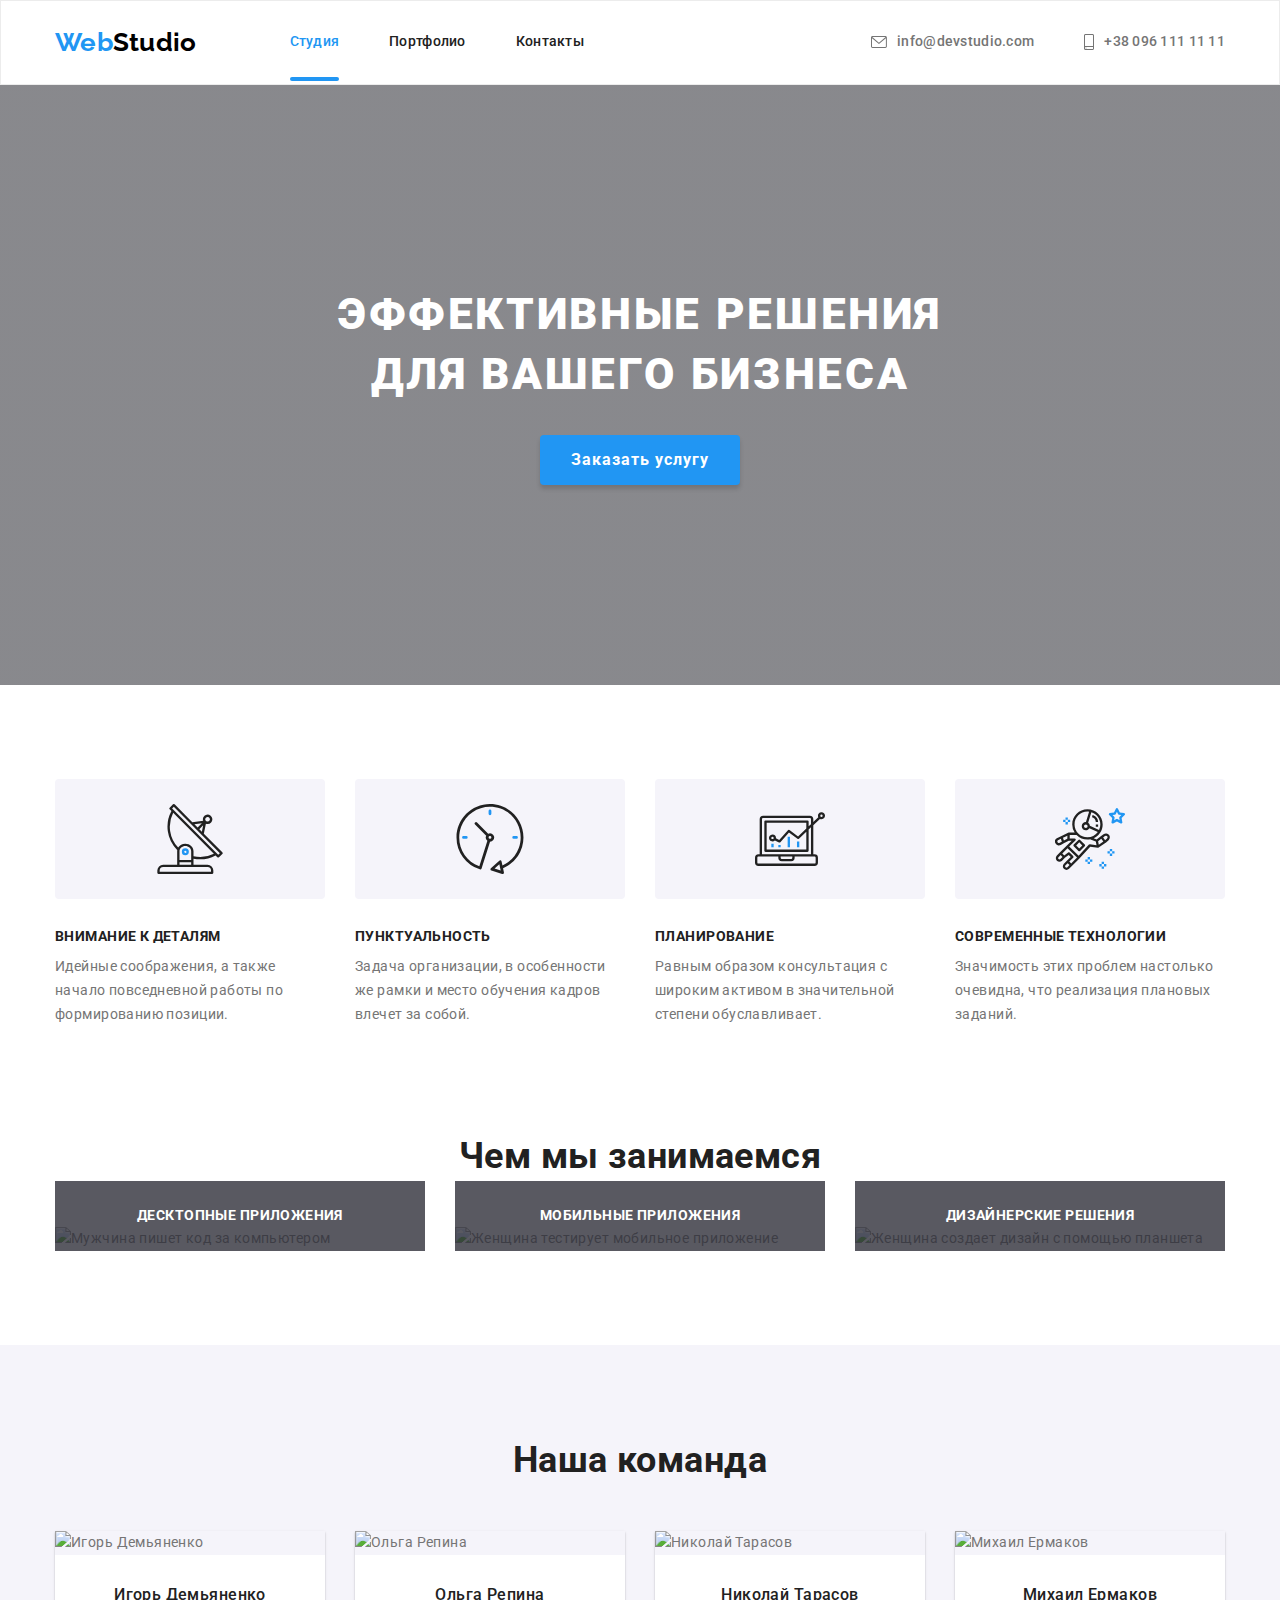
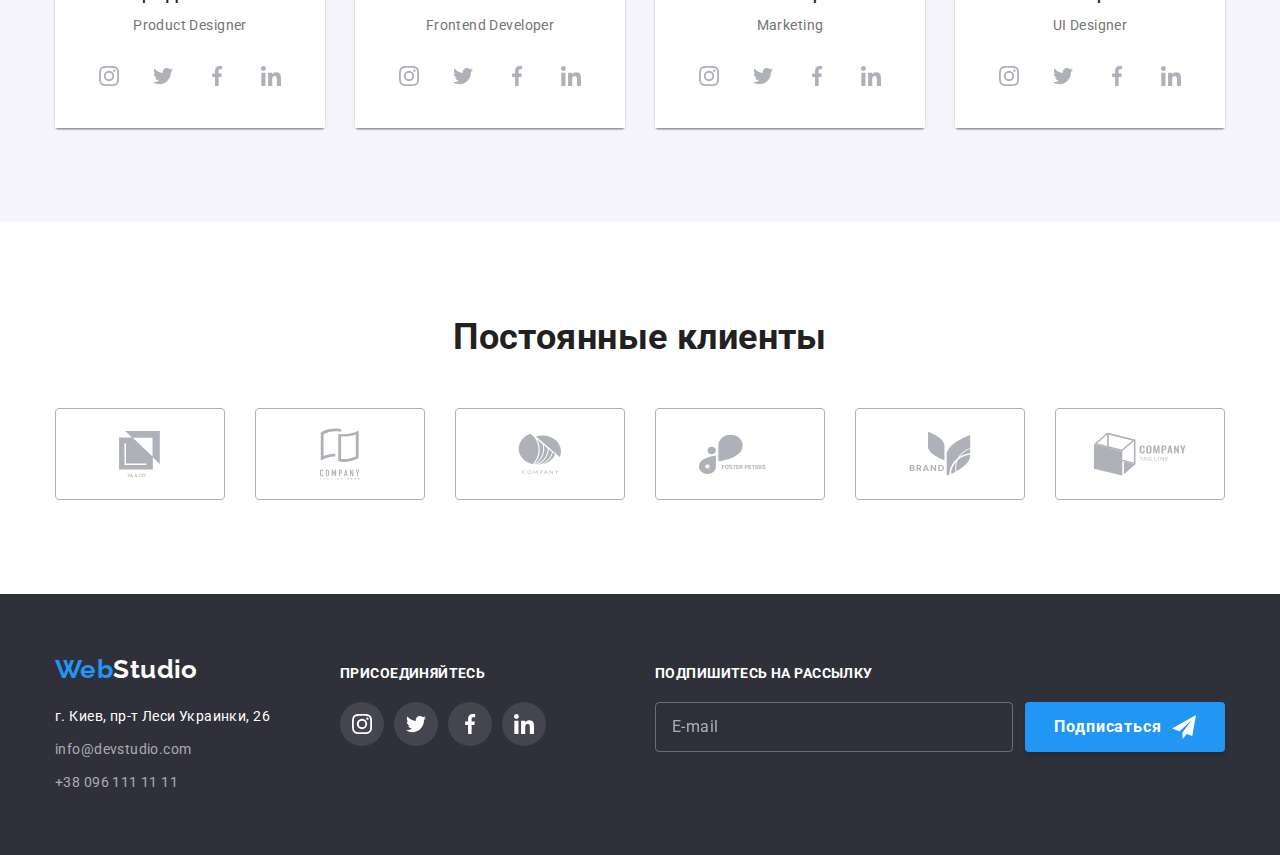
==== commit a171f747: "Делает странички адаптивными" ====
--- a/index.html
+++ b/index.html
@@ -86,7 +86,7 @@
       </section>
 
       <!-- Секция особенности -->
-      <!-- <section class="section">
+      <section class="section">
         <div class="container">
           <h2 class="visualy-hidden">Особенности</h2>
           <ul class="list features card-set">
@@ -128,36 +128,77 @@
             </li>
           </ul>
         </div>
-      </section> -->
+      </section>
 
       <!-- Секция услуг -->
-      <!-- <section class="section services">
+      <section class="section services">
         <div class="container">
           <h2 class="title services__title">Чем мы занимаемся</h2>
           <ul class="list services__list">
             <li class="services__item">
-              <img src="./images/boxes/box11.jpg" width="370" height="294" alt="Мужчина пишет код за компьютером" />
+              <!-- <img src="./images/boxes/box11.jpg" width="370" height="294" alt="Мужчина пишет код за компьютером" /> -->
+              <picture>
+                <source
+                  srcset="./images/studio/works/desktop/img1.jpg 1x, ./images/studio/works/desktop/img@2x1.jpg 2x"
+                  media="(min-width:1200px)"
+                  type="image/jpeg"
+                />
+                <img src="./images/studio/works/desktop/img1.jpg" width="370" alt="Мужчина пишет код за компьютером" />
+              </picture>
               <h3 class="services__content">Десктопные приложения</h3>
             </li>
             <li class="services__item">
-              <img src="./images/boxes/box22.jpg" width="370" height="294" alt="Женщина тестирует мобильное приложение" />
+              <!-- <img src="./images/boxes/box22.jpg" width="370" height="294" alt="Женщина тестирует мобильное приложение" /> -->
+              <picture>
+                <source
+                  srcset="./images/studio/works/desktop/img2.jpg 1x, ./images/studio/works/desktop/img@2x2.jpg 2x"
+                  media="(min-width:1200px)"
+                  type="image/jpeg"
+                />
+                <img src="./images/studio/works/desktop/img2.jpg" width="370" alt="Женщина тестирует мобильное приложение" />
+              </picture>
               <h3 class="services__content">Мобильные приложения</h3>
             </li>
             <li class="services__item">
-              <img src="./images/boxes/box33.jpg" width="370" height="294" alt="Женщина создает дизайн с помощью планшета" />
+              <!-- <img src="./images/boxes/box33.jpg" width="370" height="294" alt="Женщина создает дизайн с помощью планшета" /> -->
+              <picture>
+                <source
+                  srcset="./images/studio/works/desktop/img3.jpg 1x, ./images/studio/works/desktop/img@2x3.jpg 2x"
+                  media="(min-width:1200px)"
+                  type="image/jpeg"
+                />
+                <img src="./images/studio/works/desktop/img3.jpg" width="370" alt="Женщина создает дизайн с помощью планшета" />
+              </picture>
               <h3 class="services__content">Дизайнерские решения</h3>
             </li>
           </ul>
         </div>
-      </section> -->
+      </section>
 
       <!-- Секция команды -->
-      <!-- <section class="team section">
+      <section class="team section">
         <div class="container">
           <h2 class="title team__title">Наша команда</h2>
           <ul class="team__list list card-set">
             <li class="team__card card-set__item">
-              <img src="./images/team/img11.jpg" width="270" alt="Игорь Демьяненко" />
+              <picture>
+                <source
+                  srcset="./images/studio/team/desktop/img1.jpg 1x, ./images/studio/team/desktop/img@2x1.jpg 2x"
+                  media="(min-width:1200px)"
+                  type="image/jpeg"
+                />
+                <source
+                  srcset="./images/studio/team/tablet/img1.jpg 1x, ./images/studio/team/tablet/img@2x1.jpg 2x"
+                  media="(min-width:768px)"
+                  type="image/jpeg"
+                />
+                <source
+                  srcset="./images/studio/team/mobile/img1.jpg 1x, ./images/studio/team/mobile/img@2x1.jpg 2x"
+                  media="(max-width:767.98px)"
+                  type="image/jpeg"
+                />
+                <img src="./images/studio/team/mobile/img1.jpg" alt="Игорь Демьяненко" />
+              </picture>
               <div class="team__content">
                 <h3 class="title team__name">Игорь Демьяненко</h3>
                 <p class="team__post" lang="en">Product Designer</p>
@@ -194,7 +235,24 @@
               </div>
             </li>
             <li class="team__card card-set__item">
-              <img src="./images/team/img12.jpg" width="270" alt="Ольга Репина" />
+              <picture>
+                <source
+                  srcset="./images/studio/team/desktop/img2.jpg 1x, ./images/studio/team/desktop/img@2x2.jpg 2x"
+                  media="(min-width:1200px)"
+                  type="image/jpeg"
+                />
+                <source
+                  srcset="./images/studio/team/tablet/img2.jpg 1x, ./images/studio/team/tablet/img@2x2.jpg 2x"
+                  media="(min-width:768px)"
+                  type="image/jpeg"
+                />
+                <source
+                  srcset="./images/studio/team/mobile/img2.jpg 1x, ./images/studio/team/mobile/img@2x2.jpg 2x"
+                  media="(max-width:767.98px)"
+                  type="image/jpeg"
+                />
+                <img src="./images/studio/team/mobile/img2.jpg" alt="Ольга Репина" />
+              </picture>
               <div class="team__content">
                 <h3 class="title team__name">Ольга Репина</h3>
                 <p class="team__post" lang="en">Frontend Developer</p>
@@ -231,7 +289,24 @@
               </div>
             </li>
             <li class="team__card card-set__item">
-              <img src="./images/team/img13.jpg" width="270" alt="Николай Тарасов" />
+              <picture>
+                <source
+                  srcset="./images/studio/team/desktop/img3.jpg 1x, ./images/studio/team/desktop/img@2x3.jpg 2x"
+                  media="(min-width:1200px)"
+                  type="image/jpeg"
+                />
+                <source
+                  srcset="./images/studio/team/tablet/img3.jpg 1x, ./images/studio/team/tablet/img@2x3.jpg 2x"
+                  media="(min-width:768px)"
+                  type="image/jpeg"
+                />
+                <source
+                  srcset="./images/studio/team/mobile/img3.jpg 1x, ./images/studio/team/mobile/img@2x3.jpg 2x"
+                  media="(max-width:767.98px)"
+                  type="image/jpeg"
+                />
+                <img src="./images/studio/team/mobile/img3.jpg" alt="Николай Тарасов" />
+              </picture>
               <div class="team__content">
                 <h3 class="title team__name">Николай Тарасов</h3>
                 <p class="team__post" lang="en">Marketing</p>
@@ -268,7 +343,24 @@
               </div>
             </li>
             <li class="team__card card-set__item">
-              <img src="./images/team/img14.jpg" width="270" alt="Михаил Ермаков" />
+              <picture>
+                <source
+                  srcset="./images/studio/team/desktop/img4.jpg 1x, ./images/studio/team/desktop/img@2x4.jpg 2x"
+                  media="(min-width:1200px)"
+                  type="image/jpeg"
+                />
+                <source
+                  srcset="./images/studio/team/tablet/img4.jpg 1x, ./images/studio/team/tablet/img@2x4.jpg 2x"
+                  media="(min-width:768px)"
+                  type="image/jpeg"
+                />
+                <source
+                  srcset="./images/studio/team/mobile/img4.jpg 1x, ./images/studio/team/mobile/img@2x4.jpg 2x"
+                  media="(max-width:767.98px)"
+                  type="image/jpeg"
+                />
+                <img src="./images/studio/team/mobile/img4.jpg" alt="Михаил Ермаков" />
+              </picture>
               <div class="team__content">
                 <h3 class="title team__name">Михаил Ермаков</h3>
                 <p class="team__post" lang="en">UI Designer</p>
@@ -306,10 +398,10 @@
             </li>
           </ul>
         </div>
-      </section> -->
+      </section>
 
       <!-- Клиенты -->
-      <!-- <section class="section clients">
+      <section class="section clients">
         <div class="container">
           <h2 class="title clients__title">Постоянные клиенты</h2>
           <ul class="list clients__cards card-set">
@@ -357,7 +449,7 @@
             </li>
           </ul>
         </div>
-      </section> -->
+      </section>
     </main>
 
     <!-- Футер -->
--- a/css/main.min.css
+++ b/css/main.min.css
@@ -1,2 +1,2 @@
-:root{--primary-bg-color: #ffffff;--secondary-bg-color: #2f303a;--hero-bg-color: #c4c4c4;--hero-bg-overlay: rgba(47, 48, 58, 0.4);--services__content-bg: rgba(47, 48, 58, 0.8);--team-bg-color: #f5f4fa;--modal-backdrop-bg: rgba(0, 0, 0, 0.2);--portfolio-overlay-bg: rgba(33, 150, 243, 0.9);--primary-text-color: #757575;--primary-title-color: #212121;--secondary-color: #2196f3;--first-logo-color: #000000;--btn-active-color: #188ce8;--footer-contacts-color: rgba(255, 255, 255, 0.6);--team-icon-color: #afb1b8;--join-icon-circle-color: rgba(255, 255, 255, 0.1);--modal-placeholder-color: rgba(117, 117, 117, 0.5);--btn-box-shadow: 0px 3px 1px rgba(0, 0, 0, 0.1), 0px 1px 2px rgba(0, 0, 0, 0.08), 0px 2px 2px rgba(0, 0, 0, 0.12);--main-btn-box-shadow: 0px 4px 4px rgba(0, 0, 0, 0.15);--modal-box-shadow: 0px 1px 3px rgba(0, 0, 0, 0.12), 0px 1px 1px rgba(0, 0, 0, 0.14), 0px 2px 1px rgba(0, 0, 0, 0.2);--card-hover: 0px 1px 1px rgba(0, 0, 0, 0.12), 0px 4px 4px rgba(0, 0, 0, 0.06), 1px 4px 6px rgba(0, 0, 0, 0.16);--modal-btn-border: 1px solid rgba(0, 0, 0, 0.1);--header-border: 1px solid #ececec;--mobile-menu-social-item-border: 1px solid rgba(33, 33, 33, 0.2);--primary-letter-spacing: 0.03em;--secondary-letter-spacing: 0.02em;--cards-gap: 30px;--animation: 250ms cubic-bezier(0.4, 0, 0.2, 1)}html{box-sizing:border-box}*,*::after,*::before{box-sizing:inherit;outline:1px solid black}body{color:var(--primary-text-color);background-color:var(--primary-bg-color);font-family:'Roboto', sans-serif;font-size:14px;line-height:1.71;letter-spacing:var(--primary-letter-spacing)}h1,h2,h3,h4,h5,h6,p{margin-top:0}img{display:block;max-width:100%;height:auto}.link{text-decoration:none;color:inherit}.list{list-style:none;padding-left:0;margin:0}.column{display:flex;flex-direction:column}.visualy-hidden{position:absolute !important;clip:rect(1px 1px 1px 1px);clip:rect(1px, 1px, 1px, 1px);padding:0 !important;border:0 !important;height:1px !important;width:1px !important;overflow:hidden}.is-hidden{visibility:hidden;opacity:0;pointer-events:none;transform:translateY(-100%)}.container{width:auto;padding-left:15px;padding-right:15px}@media screen and (min-width: 480px){.container{max-width:480px;margin-left:auto;margin-right:auto}}@media screen and (min-width: 768px){.container{max-width:768px}}@media screen and (min-width: 1200px){.container{max-width:1200px}}.card-set{display:flex;flex-wrap:wrap}@media screen and (min-width: 768px){.card-set{margin-left:calc(-1 * var(--cards-gap));margin-top:calc(-1 * var(--cards-gap))}}@media screen and (min-width: 768px){.card-set__item{margin-left:var(--cards-gap);margin-top:var(--cards-gap)}}.title{text-align:center;color:var(--primary-title-color);font-size:28px;line-height:1.17}@media screen and (min-width: 1200px){.title{font-size:36px;line-height:1.17}}.logo{font-family:'Raleway', sans-serif;color:var(--first-logo-color);font-weight:700;font-size:26px;line-height:1.19}.logo__span{color:var(--secondary-color)}.btn{width:200px;height:50px;font-weight:700;font-size:16px;line-height:1.87;display:flex;align-items:center;text-align:center;justify-content:center;letter-spacing:0.06em;color:var(--primary-bg-color);background-color:var(--secondary-color);box-shadow:var(--main-btn-box-shadow);border-radius:4px;border:0;cursor:pointer;transition:background-color var(--animation)}.btn:hover,.btn:focus{background-color:var(--btn-active-color)}.nav{display:flex}.menu{display:none;align-items:center;margin-left:93px}@media screen and (min-width: 768px){.menu{display:inline-flex}}.menu__item:not(:last-child){margin-right:50px}@media screen and (min-width: 768px){.menu__link{padding-top:32px;padding-bottom:32px}}.menu__link{color:var(--primary-title-color);transition:color var(--animation)}.menu__link:hover,.menu__link:focus,.menu__link:active{color:var(--secondary-color)}.menu__link--active{position:relative;color:var(--secondary-color)}.menu__link--active::after{position:absolute;content:'';width:100%;height:4px;left:0;bottom:0;background:var(--secondary-color);border-radius:2px}.contacts{display:none;color:var(--primary-text-color)}@media screen and (min-width: 768px){.contacts{display:flex;flex-direction:column}}@media screen and (min-width: 1200px){.contacts{display:flex;flex-direction:row}}@media screen and (min-width: 768px) and (max-width: 1199.98px){.contacts__item:not(:last-child){margin-bottom:10px}}@media screen and (min-width: 1200px){.contacts__item:not(:last-child){margin-right:50px}}.contacts__link{display:flex;align-items:center;transition:color var(--animation);font-size:12px;line-height:1.17}.contacts__link:hover,.contacts__link:focus,.contacts__link:active{color:var(--secondary-color)}@media screen and (min-width: 1200px){.contacts__link{padding-top:32px;padding-bottom:32px;font-size:14px;line-height:1.14}}@media screen and (min-width: 768px) and (max-width: 1199.98px){.contacts__link-mail{padding-top:21px}}@media screen and (min-width: 768px) and (max-width: 1199.98px){.contacts__link-tel{padding-bottom:21px}}.contacts__icon{margin-right:10px;fill:var(--primary-text-color)}.contacts__link:hover .contacts__icon,.contacts__link:focus .contacts__icon{fill:var(--secondary-color)}.contacts__icon-mail{width:14px;height:10px}@media screen and (min-width: 1200px){.contacts__icon-mail{width:16px;height:12px}}.contacts__icon-tel{width:10px;height:14px}@media screen and (min-width: 1200px){.contacts__icon-tel{height:16px}}.social-icons{display:inline-flex}.social-icons__link{fill:var(--team-icon-color);transition:fill var(--animation),background-color var(--animation)}.social-icons__link:hover,.social-icons__link:focus{background-color:var(--secondary-color);fill:var(--primary-bg-color)}.social-icons__item:not(:last-child){margin-right:10px}.icon-circle{display:flex;justify-content:center;align-items:center;width:44px;height:44px;border-radius:50%}.backdrop{display:flex;position:absolute;top:0;left:0;right:0;bottom:0;background-color:var(--modal-backdrop-bg);transition:opacity 500ms linear, visibility 500ms linear, transform 500ms linear}@media screen and (min-width: 1200px){.backdrop{position:fixed}}.modal{position:relative;max-width:450px;margin:auto;padding:40px;background:var(--primary-bg-color);box-shadow:var(--modal-box-shadow);border-radius:4px}@media screen and (min-width: 1200px){.modal{width:528px}}.modal__title{margin-bottom:12px;font-weight:bold;font-size:20px;line-height:1.5;text-align:center;letter-spacing:0.03em;color:var(--primary-title-color)}@media screen and (min-width: 1200px){.modal__title{line-height:1.15}}.modal-form{display:flex;flex-direction:column}.modal-form__label{position:relative;margin-bottom:10px}.modal-form__text{margin-bottom:4px;font-size:12px;line-height:1.17;letter-spacing:0.01em;color:var(--primary-text-color)}.modal-form__input{border:1px solid rgba(33,33,33,0.2);box-sizing:border-box;border-radius:4px;font-size:14px;line-height:1.14;letter-spacing:0.01em;color:var(--primary-text-color);transition:border-color var(--animation)}.modal-form__input:focus{outline:none;border-color:var(--secondary-color)}@media screen and (min-width: 1200px){.modal-form__input{font-size:12px;line-height:1.17}}.modal-form__input--compact{height:40px;padding-left:42px}.modal-form__input--compact:-webkit-autofill,.modal-form__input--compact:-webkit-autofill:hover,.modal-form__input--compact:-webkit-autofill:focus{border:1px solid var(--secondary-color);-webkit-text-fill-color:var(--primary-text-color);box-shadow:0 0 0 30px var(--primary-bg-color) inset}.modal-form__icon{position:absolute;left:12px;bottom:11px;transition:fill var(--animation)}.modal-form__input--compact:focus+.modal-form__icon{fill:var(--secondary-color)}.modal-form__textarea{height:120px;margin-bottom:20px;padding:12px 16px;resize:none}.modal-form__textarea::placeholder{color:var(--modal-placeholder-color)}.modal-form__label-check{display:inline-flex;flex-wrap:wrap;justify-content:center;align-items:center;margin-bottom:30px}.modal-form__check-text{font-size:12px;line-height:1.17;letter-spacing:0.03em;color:var(--primary-text-color)}.modal-form__check-text::before{content:'';display:inline-flex;margin-right:7px;width:16px;height:15px;border:2px solid var(--primary-title-color);border-radius:3px}.modal-form__checkbox:checked+.modal-form__check-text::before{border:2px solid var(--secondary-color);background-color:var(--secondary-color);background-image:url(../images/checkbox.svg);background-repeat:no-repeat;background-position:center}.modal-form__checkbox:focus+.modal-form__check-text::before{border:2px solid var(--secondary-color)}@media screen and (min-width: 1200px){.modal-form__check-text{font-size:14px;line-height:1.71}}.btn-submit{margin-left:auto;margin-right:auto}.modal-form__check-link{font-size:12px;line-height:1.17}@media screen and (min-width: 1200px){.modal-form__check-link{font-size:14px;line-height:1.71}}.btn-close{display:flex;justify-content:center;align-items:center;position:absolute;top:8px;right:8px;width:30px;height:30px;border-radius:50%;background:var(--primary-bg-color);border:var(--modal-btn-border);cursor:pointer;transition:fill var(--animation)}.btn-close:hover,.btn-close:focus{fill:var(--secondary-color)}.section{padding-top:60px;padding-bottom:60px}@media screen and (min-width: 1200px){.section{padding-top:94px;padding-bottom:94px}}.header{border:var(--header-border);font-weight:500;font-size:14px;line-height:1.14;letter-spacing:var(--secondary-letter-spacing)}.header__container{display:flex;justify-content:space-between;align-items:center}.header__logo{padding-top:16px;padding-bottom:16px}@media screen and (min-width: 768px){.header__logo{padding-top:26px;padding-bottom:26px}}.menu-btn{padding:0;cursor:pointer}@media screen and (min-width: 768px){.menu-btn{display:none}}.menu-btn__icon{vertical-align:middle}.menu-btn:hover .menu-btn__icon{fill:var(--secondary-color)}.menu-mobile{position:absolute;top:0;left:0;display:flex;flex-direction:column;justify-content:space-between;padding:48px 40px;width:100vw;height:100vh;z-index:100;letter-spacing:0.02em;background-color:var(--primary-bg-color);transition:opacity 500ms linear, visibility 500ms linear, transform 500ms linear}.btn-close__menu-mobile{border:none}.menu-mobile__nav-item{font-size:40px;line-height:1.18;color:var(--primary-title-color)}.menu-mobile__nav-item:not(:last-child){margin-bottom:32px}.menu-mobile__nav-link:hover,.menu-mobile__nav-link:focus{color:var(--secondary-color)}.menu-mobile__tel{margin-bottom:32px;font-size:27px;line-height:1.18;color:var(--secondary-color)}@media screen and (min-width: 380px){.menu-mobile__tel{font-size:34px}}.menu-mobile__mail{margin-bottom:64px;font-size:24px;line-height:1.17;color:var(--primary-text-color)}.menu-mobile__social-links{display:flex;flex-wrap:wrap}.menu-mobile__social-item{font-size:18px;line-height:1.22;color:var(--secondary-color)}.menu-mobile__social-item:not(:last-child){padding-right:10px;margin-right:10px;border-right:var(--mobile-menu-social-item-border)}.hero{display:flex;flex-direction:column;justify-content:center;align-items:center;max-width:1600px;min-height:600px;margin-left:auto;margin-right:auto;background-color:var(--hero-bg-color);background-image:linear-gradient(var(--hero-bg-overlay), var(--hero-bg-overlay)),url("../images/main-bg.jpg");background-size:cover}.hero__title{margin-bottom:30px;max-width:360px;font-weight:900;font-size:26px;line-height:1.62;color:var(--primary-bg-color);letter-spacing:0.06em;text-transform:uppercase}@media screen and (min-width: 1200px){.hero__title{max-width:696px;font-size:44px;line-height:1.36}}.features__item{flex-basis:100%}@media screen and (min-width: 768px){.features__item{flex-basis:calc((100% - 2 * 30px) / 2)}}@media screen and (min-width: 1200px){.features__item{flex-basis:calc((100% - 30px * 4) / 4)}}.features__wrap{display:flex;justify-content:center;align-items:center;height:120px;margin-bottom:30px;background-color:var(--team-bg-color);border-radius:4px}.features__title{margin-bottom:10px;font-size:14px;line-height:1.14;text-transform:uppercase;text-align:center;color:var(--primary-title-color)}@media screen and (min-width: 768px){.features__title{text-align:left}}.services{display:none;padding-top:0}@media screen and (min-width: 1200px){.services{display:block}}.services__title{margin-bottom:50px}.services__list{display:flex}.services__item{position:relative}.services__item:not(:last-child){margin-right:30px}.services__content{position:absolute;bottom:0;margin-bottom:0;display:flex;justify-content:center;align-items:center;width:100%;min-height:70px;text-align:center;font-size:14px;line-height:1.14;letter-spacing:0.03em;text-transform:uppercase;color:var(--primary-bg-color);background-color:var(--services__content-bg)}.team{background-color:var(--team-bg-color)}.team__title{margin-bottom:50px}.team__card{flex-basis:100%;box-shadow:0px 1px 3px rgba(0,0,0,0.12),0px 1px 1px rgba(0,0,0,0.14),0px 2px 1px rgba(0,0,0,0.2);border-radius:0px 0px 4px 4px}@media screen and (min-width: 768px){.team__card{flex-basis:calc((100% - 2 * 30px) / 2)}}@media screen and (min-width: 1200px){.team__card{flex-basis:calc((100% - 30px * 4) / 4)}}.team__content{padding-top:30px;padding-bottom:30px;text-align:center;background-color:var(--primary-bg-color)}.team__name{margin-bottom:10px;font-weight:500;font-size:16px;line-height:1.19}.team__post{margin-bottom:16px}.clients__title{margin-bottom:30px}@media screen and (min-width: 1200px){.clients__title{margin-bottom:50px}}.clients__cards{margin-left:-30px;margin-top:-30px}.clients__card{flex-basis:calc((100% - 30px * 2) / 2);margin-left:30px;margin-top:30px;height:92px}@media screen and (min-width: 768px){.clients__card{flex-basis:calc((100% - 30px * 3) / 3)}}@media screen and (min-width: 1200px){.clients__card{flex-basis:calc((100% - 30px * 6) / 6)}}.clients__logo{display:flex;justify-content:center;align-items:center;width:100%;height:100%;border:1px solid var(--team-icon-color);border-radius:4px;fill:var(--team-icon-color);transition:border var(--animation),fill var(--animation)}.clients__logo:hover,.clients__logo:focus{border:1px solid var(--secondary-color);fill:var(--secondary-color)}.footer{padding-top:60px;padding-bottom:60px;background-color:var(--secondary-bg-color)}.footer__container{display:flex;flex-direction:column;align-items:center}@media screen and (min-width: 768px){.footer__container{flex-direction:row;flex-wrap:wrap;justify-content:space-around;align-items:baseline}}.footer__logo{margin-bottom:20px;color:var(--primary-bg-color)}.footer-contacts{display:inline-flex;flex-flow:column;align-items:center;margin-bottom:60px;font-style:normal}@media screen and (min-width: 1200px){.footer-contacts{align-items:start;margin-bottom:0}}.footer-contacts__adress{margin-bottom:9px;color:var(--primary-bg-color)}.footer-contacts__list{text-align:center}@media screen and (min-width: 1200px){.footer-contacts__list{text-align:left}}.footer-contacts__mail{margin-bottom:9px}.footer-contacts__tel,.footer-contacts__mail{color:var(--footer-contacts-color);transition:color var(--animation)}.footer-contacts__tel:hover,.footer-contacts__tel:focus,.footer-contacts__mail:hover,.footer-contacts__mail:focus{color:var(--secondary-color)}.footer-contacts__item{margin-bottom:9px}.join{display:inline-flex;flex-flow:column;justify-content:start;align-items:center;margin-bottom:60px}@media screen and (min-width: 768px){.join{margin-bottom:0}}@media screen and (min-width: 1200px){.join{align-items:start;margin-left:70px}}.join__appeal{margin-bottom:20px;font-size:14px;line-height:1.14;letter-spacing:0.03em;font-weight:700;text-transform:uppercase;color:#ffffff}.join__icon{background-color:var(--join-icon-circle-color);fill:var(--primary-bg-color)}.footer-form{display:inline-flex;width:100%;flex-direction:column;align-items:center}@media screen and (min-width: 768px){.footer-form{width:450px}}@media screen and (min-width: 1200px){.footer-form{width:auto;flex-direction:row;align-items:flex-end;margin-left:auto}}.footer-form__label{width:100%}@media screen and (min-width: 1200px){.footer-form__label{width:358px}}.footer-form__text{margin-bottom:20px;text-align:center;font-weight:700;font-size:14px;line-height:1.14;letter-spacing:0.03em;text-transform:uppercase;color:var(--primary-bg-color)}@media screen and (min-width: 1200px){.footer-form__text{text-align:left}}.footer-form__email{display:flex;align-items:center;margin-bottom:20px;padding-left:16px;width:100%;height:50px;font-size:16px;line-height:1.25;letter-spacing:0.03em;border:1px solid rgba(255,255,255,0.3);filter:drop-shadow(0px 4px 4px rgba(0,0,0,0.15));border-radius:4px;background:transparent;color:var(--primary-bg-color);transition:border-color var(--animation)}.footer-form__email::placeholder{color:var(--footer-contacts-color)}.footer-form__email:-webkit-autofill,.footer-form__email:-webkit-autofill:hover,.footer-form__email:-webkit-autofill:focus{border:1px solid rgba(255,255,255,0.3);-webkit-text-fill-color:var(--primary-bg-color);box-shadow:0 0 0 30px var(--secondary-bg-color) inset}@media screen and (min-width: 1200px){.footer-form__email{margin-bottom:0}}@media screen and (min-width: 1200px){.email-btn{margin-left:12px}}.email-btn__icon{fill:var(--primary-bg-color);margin-left:10px}.btn-list{display:flex;flex-wrap:wrap;justify-content:start;margin-bottom:50px;margin-right:-8px;margin-bottom:25px}@media screen and (min-width: 768px){.btn-list{justify-content:center;margin-bottom:15px}}@media screen and (min-width: 1200px){.btn-list{margin-bottom:35px}}.btn-list__item{margin-right:8px;margin-bottom:15px}.btn-list__item:not(:last-child){margin-right:8px}.portfolio-btn{display:flex;justify-content:center;align-items:center;padding:6px 22px;font-weight:500;font-size:16px;line-height:1.62;letter-spacing:0.03em;background-color:var(--team-bg-color);border-radius:4px;border:0;color:var(--primary-title-color);cursor:pointer;transition:background-color var(--animation),color var(--animation),box-shadow var(--animation)}.portfolio-btn:hover,.portfolio-btn:focus{color:var(--primary-bg-color);background:var(--secondary-color);box-shadow:var(--btn-box-shadow)}.btn-active{color:var(--primary-bg-color);background-color:var(--secondary-color);box-shadow:var(--btn-box-shadow)}.card{flex-basis:100%}@media screen and (min-width: 768px){.card{flex-basis:calc((100% - var(--cards-gap) * 2) / 2)}}@media screen and (min-width: 1200px){.card{flex-basis:calc((100% - var(--cards-gap) * 3) / 3)}}.card__link{display:block;transition:box-shadow var(--animation)}.card__link:hover,.card__link:focus{box-shadow:var(--card-hover)}.overlay{position:relative;overflow:hidden}.overlay__content{display:flex;align-items:center;position:absolute;left:0;top:0;margin-bottom:0;padding-left:24px;padding-right:24px;width:100%;height:100%;font-size:18px;line-height:1.56;letter-spacing:0.03em;color:var(--primary-bg-color);background-color:var(--portfolio-overlay-bg);opacity:0;transform:translateY(100%);transition:transform var(--animation),opacity var(--animation)}.card__link:hover .overlay__content,.card__link:focus .overlay__content{opacity:1;transform:translateY(0)}.card__content{padding-top:20px;padding-left:24px;padding-right:24px;padding-bottom:20px;border:1px solid #eeeeee;background-color:var(--primary-bg-color)}.card__title{margin-bottom:4px;font-size:18px;line-height:2;letter-spacing:0.06em;color:var(--primary-title-color)}.card__text{margin-bottom:0;font-size:16px;line-height:1.87;color:var(--primary-text-color)}
+:root{--primary-bg-color: #ffffff;--secondary-bg-color: #2f303a;--hero-bg-color: #c4c4c4;--hero-bg-overlay: rgba(47, 48, 58, 0.4);--services__content-bg: rgba(47, 48, 58, 0.8);--team-bg-color: #f5f4fa;--modal-backdrop-bg: rgba(0, 0, 0, 0.2);--portfolio-overlay-bg: rgba(33, 150, 243, 0.9);--primary-text-color: #757575;--primary-title-color: #212121;--secondary-color: #2196f3;--first-logo-color: #000000;--btn-active-color: #188ce8;--footer-contacts-color: rgba(255, 255, 255, 0.6);--team-icon-color: #afb1b8;--join-icon-circle-color: rgba(255, 255, 255, 0.1);--modal-placeholder-color: rgba(117, 117, 117, 0.5);--btn-box-shadow: 0px 3px 1px rgba(0, 0, 0, 0.1), 0px 1px 2px rgba(0, 0, 0, 0.08), 0px 2px 2px rgba(0, 0, 0, 0.12);--main-btn-box-shadow: 0px 4px 4px rgba(0, 0, 0, 0.15);--modal-box-shadow: 0px 1px 3px rgba(0, 0, 0, 0.12), 0px 1px 1px rgba(0, 0, 0, 0.14), 0px 2px 1px rgba(0, 0, 0, 0.2);--card-hover: 0px 1px 1px rgba(0, 0, 0, 0.12), 0px 4px 4px rgba(0, 0, 0, 0.06), 1px 4px 6px rgba(0, 0, 0, 0.16);--modal-btn-border: 1px solid rgba(0, 0, 0, 0.1);--header-border: 1px solid #ececec;--mobile-menu-social-item-border: 1px solid rgba(33, 33, 33, 0.2);--primary-letter-spacing: 0.03em;--secondary-letter-spacing: 0.02em;--cards-gap: 30px;--animation: 250ms cubic-bezier(0.4, 0, 0.2, 1)}html{box-sizing:border-box}*,*::after,*::before{box-sizing:inherit}body{color:var(--primary-text-color);background-color:var(--primary-bg-color);font-family:'Roboto', sans-serif;font-size:14px;line-height:1.71;letter-spacing:var(--primary-letter-spacing)}h1,h2,h3,h4,h5,h6,p{margin-top:0}img{display:block;max-width:100%;height:auto}.link{text-decoration:none;color:inherit}.list{list-style:none;padding-left:0;margin:0}.column{display:flex;flex-direction:column}.visualy-hidden{position:absolute !important;clip:rect(1px 1px 1px 1px);clip:rect(1px, 1px, 1px, 1px);padding:0 !important;border:0 !important;height:1px !important;width:1px !important;overflow:hidden}.is-hidden{visibility:hidden;opacity:0;pointer-events:none;transform:translateY(-100%)}.container{width:auto;padding-left:15px;padding-right:15px}@media screen and (min-width: 480px){.container{max-width:480px;margin-left:auto;margin-right:auto}}@media screen and (min-width: 768px){.container{max-width:768px}}@media screen and (min-width: 1200px){.container{max-width:1200px}}.card-set{display:flex;flex-wrap:wrap}@media screen and (min-width: 768px){.card-set{margin-left:calc(-1 * var(--cards-gap));margin-top:calc(-1 * var(--cards-gap))}}@media screen and (min-width: 768px){.card-set__item{margin-left:var(--cards-gap);margin-top:var(--cards-gap)}}.title{text-align:center;color:var(--primary-title-color);font-size:28px;line-height:1.17}@media screen and (min-width: 1200px){.title{font-size:36px;line-height:1.17}}.logo{font-family:'Raleway', sans-serif;color:var(--first-logo-color);font-weight:700;font-size:26px;line-height:1.19}.logo__span{color:var(--secondary-color)}.btn{width:200px;height:50px;font-weight:700;font-size:16px;line-height:1.87;display:flex;align-items:center;text-align:center;justify-content:center;letter-spacing:0.06em;color:var(--primary-bg-color);background-color:var(--secondary-color);box-shadow:var(--main-btn-box-shadow);border-radius:4px;border:0;cursor:pointer;transition:background-color var(--animation)}.btn:hover,.btn:focus{background-color:var(--btn-active-color)}.nav{display:flex}.menu{display:none;align-items:center;margin-left:93px}@media screen and (min-width: 768px){.menu{display:inline-flex}}.menu__item:not(:last-child){margin-right:50px}@media screen and (min-width: 768px){.menu__link{padding-top:32px;padding-bottom:32px}}.menu__link{color:var(--primary-title-color);transition:color var(--animation)}.menu__link:hover,.menu__link:focus,.menu__link:active{color:var(--secondary-color)}.menu__link--active{position:relative;color:var(--secondary-color)}.menu__link--active::after{position:absolute;content:'';width:100%;height:4px;left:0;bottom:0;background:var(--secondary-color);border-radius:2px}.contacts{display:none;color:var(--primary-text-color)}@media screen and (min-width: 768px){.contacts{display:flex;flex-direction:column}}@media screen and (min-width: 1200px){.contacts{display:flex;flex-direction:row}}@media screen and (min-width: 768px) and (max-width: 1199.98px){.contacts__item:not(:last-child){margin-bottom:10px}}@media screen and (min-width: 1200px){.contacts__item:not(:last-child){margin-right:50px}}.contacts__link{display:flex;align-items:center;transition:color var(--animation);font-size:12px;line-height:1.17}.contacts__link:hover,.contacts__link:focus,.contacts__link:active{color:var(--secondary-color)}@media screen and (min-width: 1200px){.contacts__link{padding-top:32px;padding-bottom:32px;font-size:14px;line-height:1.14}}@media screen and (min-width: 768px) and (max-width: 1199.98px){.contacts__link-mail{padding-top:21px}}@media screen and (min-width: 768px) and (max-width: 1199.98px){.contacts__link-tel{padding-bottom:21px}}.contacts__icon{margin-right:10px;fill:var(--primary-text-color)}.contacts__link:hover .contacts__icon,.contacts__link:focus .contacts__icon{fill:var(--secondary-color)}.contacts__icon-mail{width:14px;height:10px}@media screen and (min-width: 1200px){.contacts__icon-mail{width:16px;height:12px}}.contacts__icon-tel{width:10px;height:14px}@media screen and (min-width: 1200px){.contacts__icon-tel{height:16px}}.social-icons{display:inline-flex}.social-icons__link{fill:var(--team-icon-color);transition:fill var(--animation),background-color var(--animation)}.social-icons__link:hover,.social-icons__link:focus{background-color:var(--secondary-color);fill:var(--primary-bg-color)}.social-icons__item:not(:last-child){margin-right:10px}.icon-circle{display:flex;justify-content:center;align-items:center;width:44px;height:44px;border-radius:50%}.backdrop{display:flex;position:absolute;top:0;left:0;right:0;bottom:0;background-color:var(--modal-backdrop-bg);transition:opacity 500ms linear, visibility 500ms linear, transform 500ms linear}@media screen and (min-width: 1200px){.backdrop{position:fixed}}.modal{position:relative;max-width:450px;margin:auto;padding:40px;background:var(--primary-bg-color);box-shadow:var(--modal-box-shadow);border-radius:4px}@media screen and (min-width: 1200px){.modal{width:528px}}.modal__title{margin-bottom:12px;font-weight:bold;font-size:20px;line-height:1.5;text-align:center;letter-spacing:0.03em;color:var(--primary-title-color)}@media screen and (min-width: 1200px){.modal__title{line-height:1.15}}.modal-form{display:flex;flex-direction:column}.modal-form__label{position:relative;margin-bottom:10px}.modal-form__text{margin-bottom:4px;font-size:12px;line-height:1.17;letter-spacing:0.01em;color:var(--primary-text-color)}.modal-form__input{border:1px solid rgba(33,33,33,0.2);box-sizing:border-box;border-radius:4px;font-size:14px;line-height:1.14;letter-spacing:0.01em;color:var(--primary-text-color);transition:border-color var(--animation)}.modal-form__input:focus{outline:none;border-color:var(--secondary-color)}@media screen and (min-width: 1200px){.modal-form__input{font-size:12px;line-height:1.17}}.modal-form__input--compact{height:40px;padding-left:42px}.modal-form__input--compact:-webkit-autofill,.modal-form__input--compact:-webkit-autofill:hover,.modal-form__input--compact:-webkit-autofill:focus{border:1px solid var(--secondary-color);-webkit-text-fill-color:var(--primary-text-color);box-shadow:0 0 0 30px var(--primary-bg-color) inset}.modal-form__icon{position:absolute;left:12px;bottom:11px;transition:fill var(--animation)}.modal-form__input--compact:focus+.modal-form__icon{fill:var(--secondary-color)}.modal-form__textarea{height:120px;margin-bottom:20px;padding:12px 16px;resize:none}.modal-form__textarea::placeholder{color:var(--modal-placeholder-color)}.modal-form__label-check{display:inline-flex;flex-wrap:wrap;justify-content:center;align-items:center;margin-bottom:30px}.modal-form__check-text{font-size:12px;line-height:1.17;letter-spacing:0.03em;color:var(--primary-text-color)}.modal-form__check-text::before{content:'';display:inline-flex;margin-right:7px;width:16px;height:15px;border:2px solid var(--primary-title-color);border-radius:3px}.modal-form__checkbox:checked+.modal-form__check-text::before{border:2px solid var(--secondary-color);background-color:var(--secondary-color);background-image:url(../images/checkbox.svg);background-repeat:no-repeat;background-position:center}.modal-form__checkbox:focus+.modal-form__check-text::before{border:2px solid var(--secondary-color)}@media screen and (min-width: 1200px){.modal-form__check-text{font-size:14px;line-height:1.71}}.btn-submit{margin-left:auto;margin-right:auto}.modal-form__check-link{font-size:12px;line-height:1.17}@media screen and (min-width: 1200px){.modal-form__check-link{font-size:14px;line-height:1.71}}.btn-close{display:flex;justify-content:center;align-items:center;position:absolute;top:8px;right:8px;width:30px;height:30px;border-radius:50%;background:var(--primary-bg-color);border:var(--modal-btn-border);cursor:pointer;transition:fill var(--animation)}.btn-close:hover,.btn-close:focus{fill:var(--secondary-color)}.section{padding-top:60px;padding-bottom:60px}@media screen and (min-width: 1200px){.section{padding-top:94px;padding-bottom:94px}}.header{border:var(--header-border);font-weight:500;font-size:14px;line-height:1.14;letter-spacing:var(--secondary-letter-spacing)}.header__container{display:flex;justify-content:space-between;align-items:center}.header__logo{padding-top:16px;padding-bottom:16px}@media screen and (min-width: 768px){.header__logo{padding-top:26px;padding-bottom:26px}}.menu-btn{padding:0;cursor:pointer}@media screen and (min-width: 768px){.menu-btn{display:none}}.menu-btn__icon{vertical-align:middle}.menu-btn:hover .menu-btn__icon{fill:var(--secondary-color)}.menu-mobile{position:absolute;top:0;left:0;display:flex;flex-direction:column;justify-content:space-between;padding:48px 40px;width:100vw;height:100vh;z-index:100;letter-spacing:0.02em;background-color:var(--primary-bg-color);transition:opacity 500ms linear, visibility 500ms linear, transform 500ms linear}.btn-close__menu-mobile{border:none}.menu-mobile__nav-item{font-size:40px;line-height:1.18;color:var(--primary-title-color)}.menu-mobile__nav-item:not(:last-child){margin-bottom:32px}.menu-mobile__nav-link:hover,.menu-mobile__nav-link:focus{color:var(--secondary-color)}.menu-mobile__tel{margin-bottom:32px;font-size:27px;line-height:1.18;color:var(--secondary-color)}@media screen and (min-width: 380px){.menu-mobile__tel{font-size:34px}}.menu-mobile__mail{margin-bottom:64px;font-size:24px;line-height:1.17;color:var(--primary-text-color)}.menu-mobile__social-links{display:flex;flex-wrap:wrap;margin-right:-10px;margin-bottom:-10px}.menu-mobile__social-item{font-size:18px;line-height:1.22;color:var(--secondary-color);margin-right:10px;margin-bottom:10px}.menu-mobile__social-item:not(:last-child){padding-right:10px;border-right:var(--mobile-menu-social-item-border)}.hero{display:flex;flex-direction:column;justify-content:center;align-items:center;min-height:400px;margin-left:auto;margin-right:auto;background-color:var(--hero-bg-color);background-image:linear-gradient(var(--hero-bg-overlay), var(--hero-bg-overlay)),url("../images/studio/hero/mobile/img.jpg");background-repeat:no-repeat;background-position:center;background-size:cover}@media (min-device-pixel-ratio: 2), (-webkit-min-device-pixel-ratio: 2), (min-resolution: 192dpi), (min-resolution: 2dppx){.hero{background-image:linear-gradient(var(--hero-bg-overlay), var(--hero-bg-overlay)),url("../images/studio/hero/mobile/img@2x.jpg")}}@media screen and (min-width: 768px){.hero{background-image:linear-gradient(var(--hero-bg-overlay), var(--hero-bg-overlay)),url("../images/studio/hero/tablet/img.jpg")}}@media screen and (min-width: 768px) and (min-device-pixel-ratio: 2), screen and (min-width: 768px) and (-webkit-min-device-pixel-ratio: 2), screen and (min-width: 768px) and (min-resolution: 192dpi), screen and (min-width: 768px) and (min-resolution: 2dppx){.hero{background-image:linear-gradient(var(--hero-bg-overlay), var(--hero-bg-overlay)),url("../images/studio/hero/tablet/img@2x.jpg")}}@media screen and (min-width: 1200px){.hero{min-height:600px;background-image:linear-gradient(var(--hero-bg-overlay), var(--hero-bg-overlay)),url("../images/studio/hero/desktop/img.jpg")}}@media screen and (min-width: 1200px) and (min-device-pixel-ratio: 2), screen and (min-width: 1200px) and (-webkit-min-device-pixel-ratio: 2), screen and (min-width: 1200px) and (min-resolution: 192dpi), screen and (min-width: 1200px) and (min-resolution: 2dppx){.hero{background-image:linear-gradient(var(--hero-bg-overlay), var(--hero-bg-overlay)),url("../images/studio/hero/desktop/img@2x.jpg")}}.hero__title{margin-bottom:30px;max-width:360px;font-weight:900;font-size:26px;line-height:1.62;color:var(--primary-bg-color);letter-spacing:0.06em;text-transform:uppercase}@media screen and (min-width: 1200px){.hero__title{max-width:696px;font-size:44px;line-height:1.36}}.features__item{flex-basis:100%}@media screen and (min-width: 768px){.features__item{flex-basis:calc((100% - 2 * 30px) / 2)}}@media screen and (min-width: 1200px){.features__item{flex-basis:calc((100% - 30px * 4) / 4)}}.features__wrap{display:flex;justify-content:center;align-items:center;height:120px;margin-bottom:30px;background-color:var(--team-bg-color);border-radius:4px}.features__title{margin-bottom:10px;font-size:14px;line-height:1.14;text-transform:uppercase;text-align:center;color:var(--primary-title-color)}@media screen and (min-width: 768px){.features__title{text-align:left}}.services{display:none;padding-top:0}@media screen and (min-width: 1200px){.services{display:block}}.services__title{margin-bottom:50px}.services__list{display:flex}.services__item{position:relative}.services__item:not(:last-child){margin-right:30px}.services__content{position:absolute;bottom:0;margin-bottom:0;display:flex;justify-content:center;align-items:center;width:100%;min-height:70px;text-align:center;font-size:14px;line-height:1.14;letter-spacing:0.03em;text-transform:uppercase;color:var(--primary-bg-color);background-color:var(--services__content-bg)}.team{background-color:var(--team-bg-color)}.team__title{margin-bottom:50px}.team__card{flex-basis:100%;box-shadow:0px 1px 3px rgba(0,0,0,0.12),0px 1px 1px rgba(0,0,0,0.14),0px 2px 1px rgba(0,0,0,0.2);border-radius:0px 0px 4px 4px}@media screen and (min-width: 768px){.team__card{flex-basis:calc((100% - 2 * 30px) / 2)}}@media screen and (min-width: 1200px){.team__card{flex-basis:calc((100% - 30px * 4) / 4)}}.team__content{padding-top:30px;padding-bottom:30px;text-align:center;background-color:var(--primary-bg-color)}.team__name{margin-bottom:10px;font-weight:500;font-size:16px;line-height:1.19}.team__post{margin-bottom:16px}.clients__title{margin-bottom:30px}@media screen and (min-width: 1200px){.clients__title{margin-bottom:50px}}.clients__cards{margin-left:-30px;margin-top:-30px}.clients__card{flex-basis:calc((100% - 30px * 2) / 2);margin-left:30px;margin-top:30px;height:92px}@media screen and (min-width: 768px){.clients__card{flex-basis:calc((100% - 30px * 3) / 3)}}@media screen and (min-width: 1200px){.clients__card{flex-basis:calc((100% - 30px * 6) / 6)}}.clients__logo{display:flex;justify-content:center;align-items:center;width:100%;height:100%;border:1px solid var(--team-icon-color);border-radius:4px;fill:var(--team-icon-color);transition:border var(--animation),fill var(--animation)}.clients__logo:hover,.clients__logo:focus{border:1px solid var(--secondary-color);fill:var(--secondary-color)}.footer{padding-top:60px;padding-bottom:60px;background-color:var(--secondary-bg-color)}.footer__container{display:flex;flex-direction:column;align-items:center}@media screen and (min-width: 768px){.footer__container{flex-direction:row;flex-wrap:wrap;justify-content:space-around;align-items:baseline}}.footer__logo{margin-bottom:20px;color:var(--primary-bg-color)}.footer-contacts{display:inline-flex;flex-flow:column;align-items:center;margin-bottom:60px;font-style:normal}@media screen and (min-width: 1200px){.footer-contacts{align-items:start;margin-bottom:0}}.footer-contacts__adress{margin-bottom:9px;color:var(--primary-bg-color)}.footer-contacts__list{text-align:center}@media screen and (min-width: 1200px){.footer-contacts__list{text-align:left}}.footer-contacts__mail{margin-bottom:9px}.footer-contacts__tel,.footer-contacts__mail{color:var(--footer-contacts-color);transition:color var(--animation)}.footer-contacts__tel:hover,.footer-contacts__tel:focus,.footer-contacts__mail:hover,.footer-contacts__mail:focus{color:var(--secondary-color)}.footer-contacts__item{margin-bottom:9px}.join{display:inline-flex;flex-flow:column;justify-content:start;align-items:center;margin-bottom:60px}@media screen and (min-width: 768px){.join{margin-bottom:0}}@media screen and (min-width: 1200px){.join{align-items:start;margin-left:70px}}.join__appeal{margin-bottom:20px;font-size:14px;line-height:1.14;letter-spacing:0.03em;font-weight:700;text-transform:uppercase;color:#ffffff}.join__icon{background-color:var(--join-icon-circle-color);fill:var(--primary-bg-color)}.footer-form{display:inline-flex;width:100%;flex-direction:column;align-items:center}@media screen and (min-width: 768px){.footer-form{width:450px}}@media screen and (min-width: 1200px){.footer-form{width:auto;flex-direction:row;align-items:flex-end;margin-left:auto}}.footer-form__label{width:100%}@media screen and (min-width: 1200px){.footer-form__label{width:358px}}.footer-form__text{margin-bottom:20px;text-align:center;font-weight:700;font-size:14px;line-height:1.14;letter-spacing:0.03em;text-transform:uppercase;color:var(--primary-bg-color)}@media screen and (min-width: 1200px){.footer-form__text{text-align:left}}.footer-form__email{display:flex;align-items:center;margin-bottom:20px;padding-left:16px;width:100%;height:50px;font-size:16px;line-height:1.25;letter-spacing:0.03em;border:1px solid rgba(255,255,255,0.3);filter:drop-shadow(0px 4px 4px rgba(0,0,0,0.15));border-radius:4px;background:transparent;color:var(--primary-bg-color);transition:border-color var(--animation)}.footer-form__email::placeholder{color:var(--footer-contacts-color)}.footer-form__email:-webkit-autofill,.footer-form__email:-webkit-autofill:hover,.footer-form__email:-webkit-autofill:focus{border:1px solid rgba(255,255,255,0.3);-webkit-text-fill-color:var(--primary-bg-color);box-shadow:0 0 0 30px var(--secondary-bg-color) inset}@media screen and (min-width: 1200px){.footer-form__email{margin-bottom:0}}@media screen and (min-width: 1200px){.email-btn{margin-left:12px}}.email-btn__icon{fill:var(--primary-bg-color);margin-left:10px}.btn-list{display:flex;flex-wrap:wrap;justify-content:start;margin-bottom:50px;margin-right:-8px;margin-bottom:25px}@media screen and (min-width: 768px){.btn-list{justify-content:center;margin-bottom:15px}}@media screen and (min-width: 1200px){.btn-list{margin-bottom:35px}}.btn-list__item{margin-right:8px;margin-bottom:15px}.btn-list__item:not(:last-child){margin-right:8px}.portfolio-btn{display:flex;justify-content:center;align-items:center;padding:6px 22px;font-weight:500;font-size:16px;line-height:1.62;letter-spacing:0.03em;background-color:var(--team-bg-color);border-radius:4px;border:0;color:var(--primary-title-color);cursor:pointer;transition:background-color var(--animation),color var(--animation),box-shadow var(--animation)}.portfolio-btn:hover,.portfolio-btn:focus{color:var(--primary-bg-color);background:var(--secondary-color);box-shadow:var(--btn-box-shadow)}.btn-active{color:var(--primary-bg-color);background-color:var(--secondary-color);box-shadow:var(--btn-box-shadow)}.card{flex-basis:100%}@media screen and (min-width: 768px){.card{flex-basis:calc((100% - var(--cards-gap) * 2) / 2)}}@media screen and (min-width: 1200px){.card{flex-basis:calc((100% - var(--cards-gap) * 3) / 3)}}.card__link{display:block;transition:box-shadow var(--animation)}.card__link:hover,.card__link:focus{box-shadow:var(--card-hover)}.overlay{position:relative;overflow:hidden}.overlay__content{display:flex;align-items:center;position:absolute;left:0;top:0;margin-bottom:0;padding-left:24px;padding-right:24px;width:100%;height:100%;font-size:18px;line-height:1.56;letter-spacing:0.03em;color:var(--primary-bg-color);background-color:var(--portfolio-overlay-bg);opacity:0;transform:translateY(100%);transition:transform var(--animation),opacity var(--animation)}.card__link:hover .overlay__content,.card__link:focus .overlay__content{opacity:1;transform:translateY(0)}.card__content{padding-top:20px;padding-left:24px;padding-right:24px;padding-bottom:20px;border:1px solid #eeeeee;background-color:var(--primary-bg-color)}.card__title{margin-bottom:4px;font-size:18px;line-height:2;letter-spacing:0.06em;color:var(--primary-title-color)}.card__text{margin-bottom:0;font-size:16px;line-height:1.87;color:var(--primary-text-color)}
 /*# sourceMappingURL=main.min.css.map */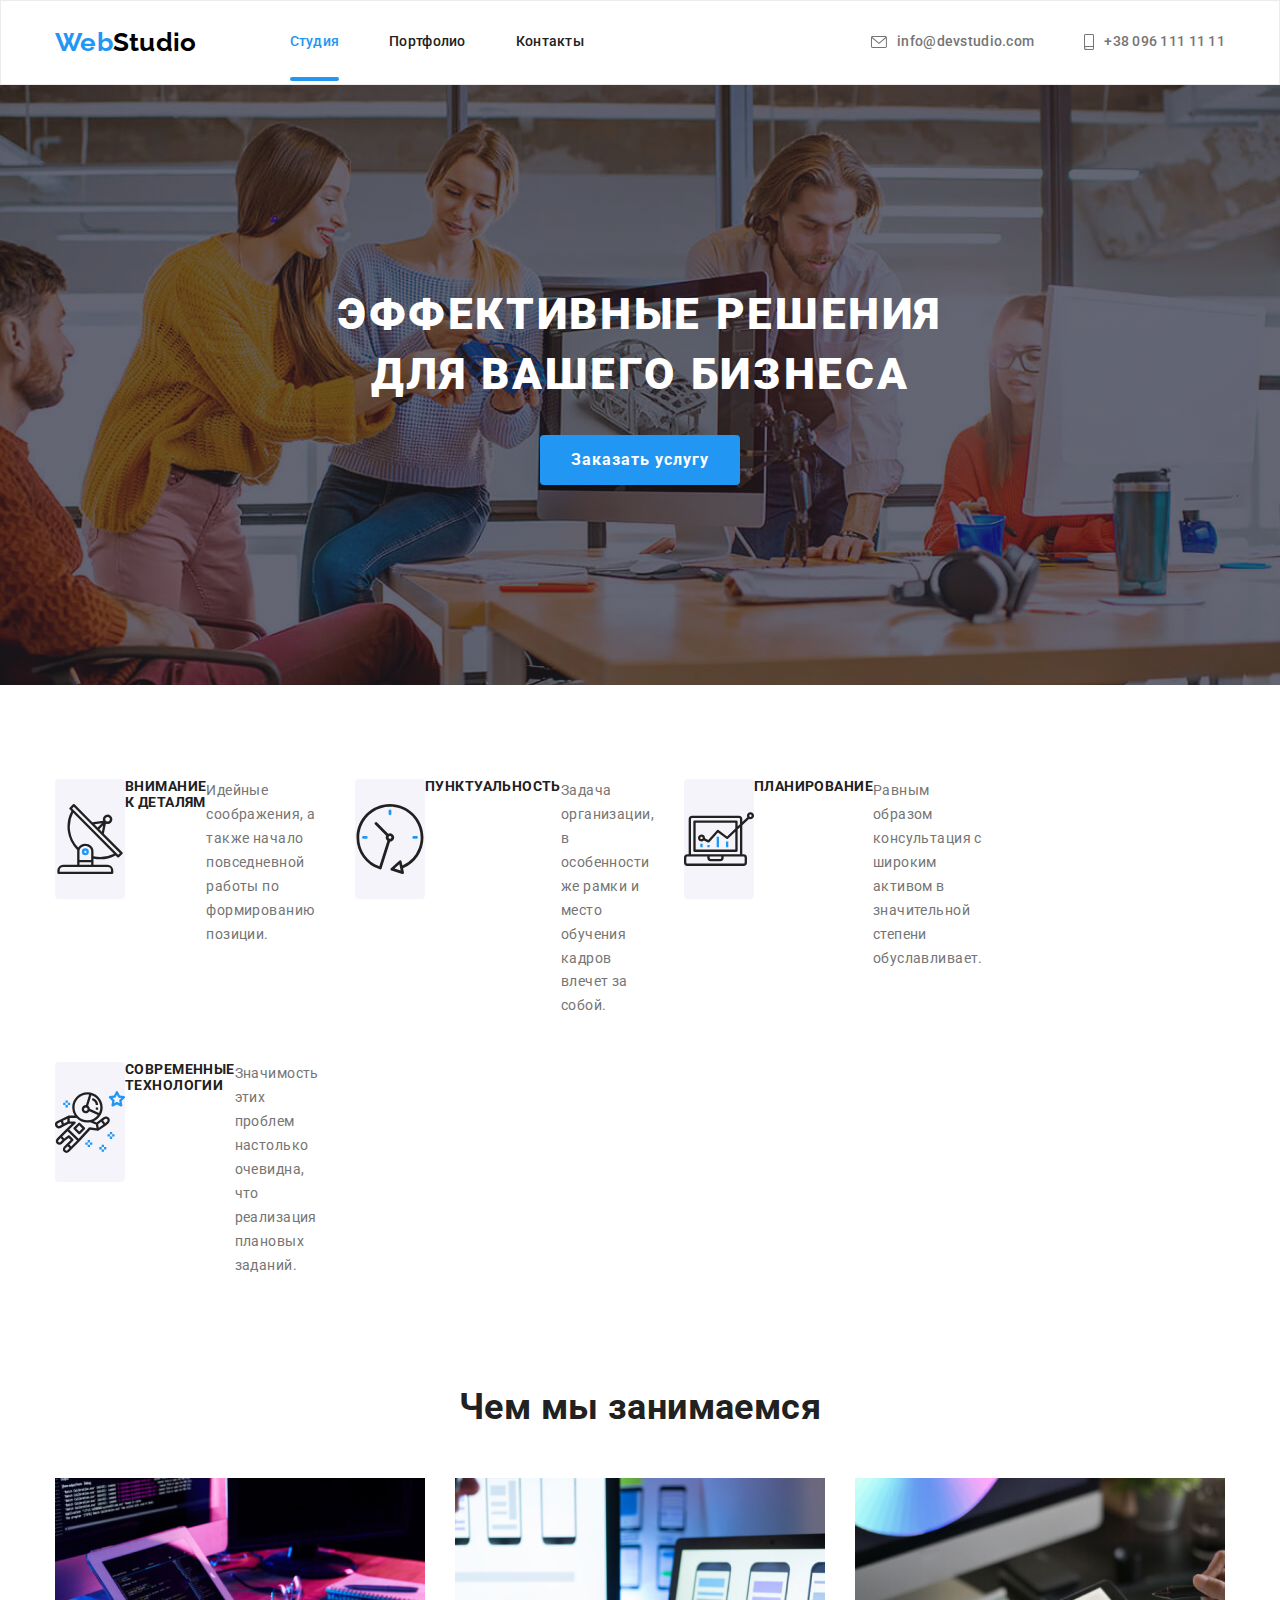
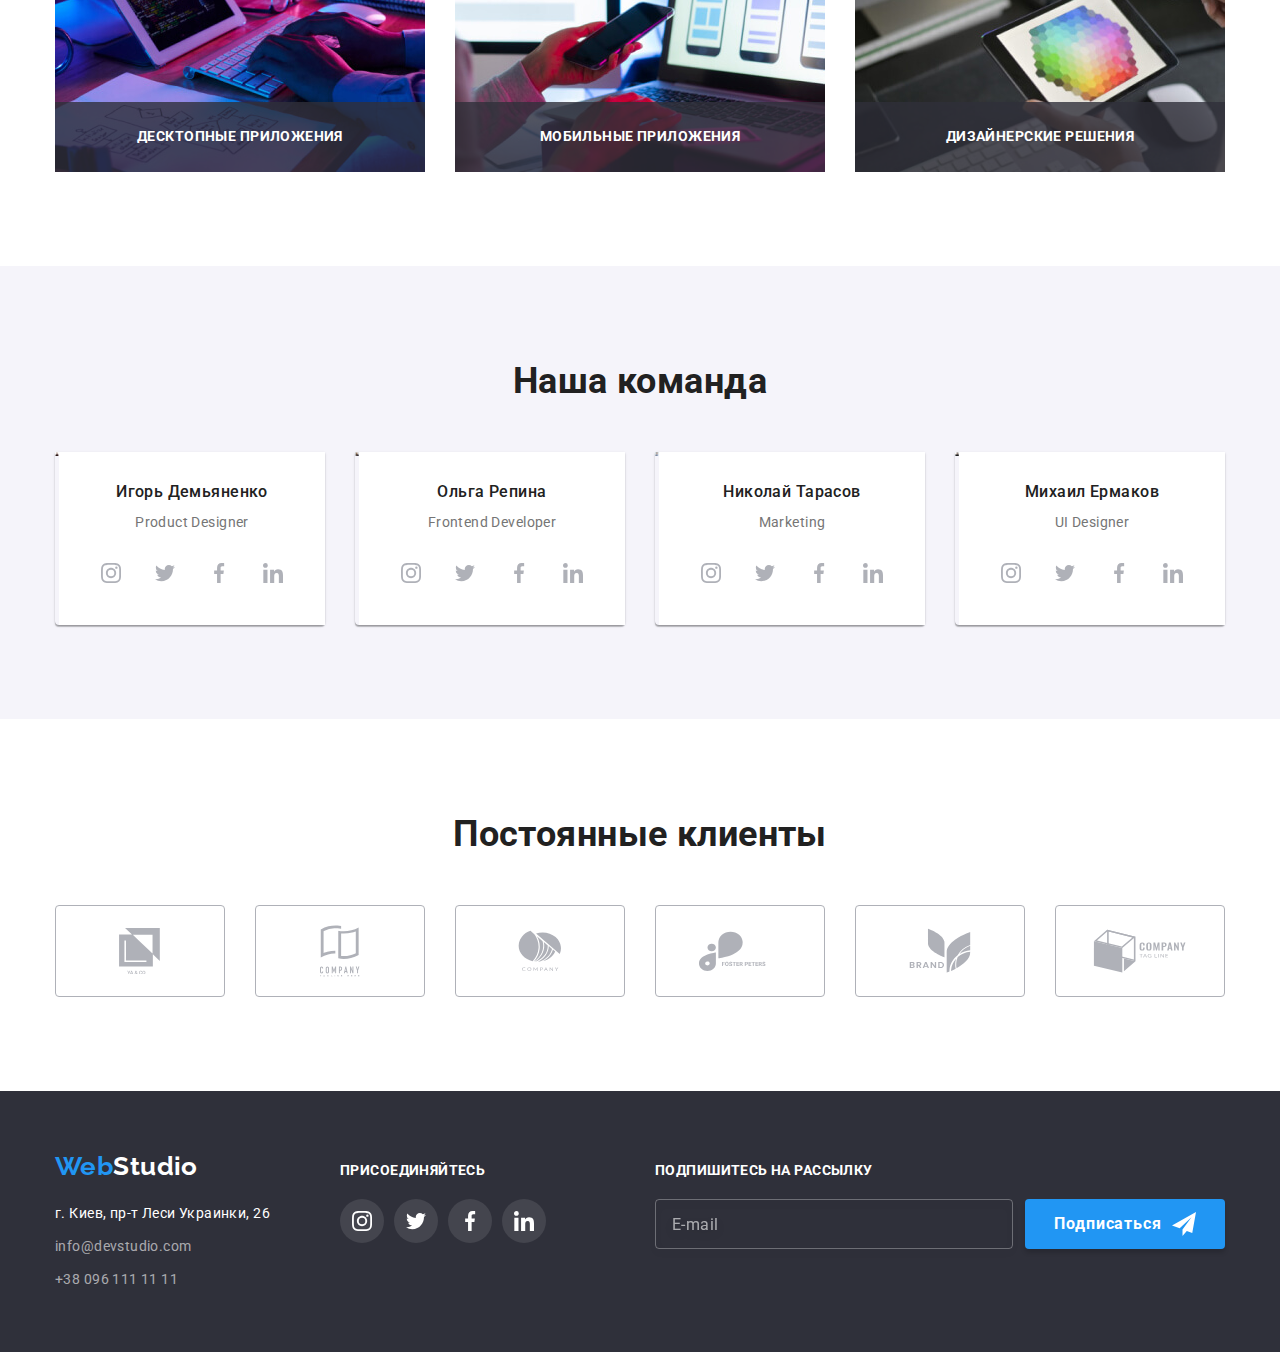
==== commit 03bd6d36: "Вносит правки по замечаниям ментора" ====
--- a/index.html
+++ b/index.html
@@ -58,13 +58,13 @@
           </svg>
         </button>
         <ul class="list">
-          <li class="menu-mobile__nav-item"><a class="link menu-mobile__nav-link" href="./index.html">Студия</a></li>
+          <li class="menu-mobile__nav-item"><a class="link menu-mobile__nav-link menu-mobile__nav-link--active" href="./index.html">Студия</a></li>
           <li class="menu-mobile__nav-item"><a class="link menu-mobile__nav-link" href="./portfolio.html">Портфолио</a></li>
           <li class="menu-mobile__nav-item"><a class="link menu-mobile__nav-link" href="#">Контакты</a></li>
         </ul>
         <div>
           <ul class="list">
-            <li class="menu-mobile__tel"><a class="link" href="tel:+38 096 111 11 11">+38 096 111 11 11</a></li>
+            <li class="menu-mobile__tel"><a class="link" href="tel:+380961111111">+38 096 111 11 11</a></li>
             <li class="menu-mobile__mail"><a class="link" href="mailto:info@devstudio.com">info@devstudio.com</a></li>
           </ul>
           <ul class="list menu-mobile__social-links">
@@ -507,7 +507,7 @@
 
         <form class="footer-form" name="subscription" autocomplete="on">
           <label class="column footer-form__label">
-            <p class="footer-form__text">Подпишитесь на рассылку</p>
+            <span class="footer-form__text">Подпишитесь на рассылку</span>
             <input class="footer-form__email" type="email" name="email" placeholder="E-mail" />
           </label>
           <button class="btn email-btn" type="submit">
--- a/css/main.min.css
+++ b/css/main.min.css
@@ -1,2 +1,2 @@
-:root{--primary-bg-color: #ffffff;--secondary-bg-color: #2f303a;--hero-bg-color: #c4c4c4;--hero-bg-overlay: rgba(47, 48, 58, 0.4);--services__content-bg: rgba(47, 48, 58, 0.8);--team-bg-color: #f5f4fa;--modal-backdrop-bg: rgba(0, 0, 0, 0.2);--portfolio-overlay-bg: rgba(33, 150, 243, 0.9);--primary-text-color: #757575;--primary-title-color: #212121;--secondary-color: #2196f3;--first-logo-color: #000000;--btn-active-color: #188ce8;--footer-contacts-color: rgba(255, 255, 255, 0.6);--team-icon-color: #afb1b8;--join-icon-circle-color: rgba(255, 255, 255, 0.1);--modal-placeholder-color: rgba(117, 117, 117, 0.5);--btn-box-shadow: 0px 3px 1px rgba(0, 0, 0, 0.1), 0px 1px 2px rgba(0, 0, 0, 0.08), 0px 2px 2px rgba(0, 0, 0, 0.12);--main-btn-box-shadow: 0px 4px 4px rgba(0, 0, 0, 0.15);--modal-box-shadow: 0px 1px 3px rgba(0, 0, 0, 0.12), 0px 1px 1px rgba(0, 0, 0, 0.14), 0px 2px 1px rgba(0, 0, 0, 0.2);--card-hover: 0px 1px 1px rgba(0, 0, 0, 0.12), 0px 4px 4px rgba(0, 0, 0, 0.06), 1px 4px 6px rgba(0, 0, 0, 0.16);--modal-btn-border: 1px solid rgba(0, 0, 0, 0.1);--header-border: 1px solid #ececec;--mobile-menu-social-item-border: 1px solid rgba(33, 33, 33, 0.2);--primary-letter-spacing: 0.03em;--secondary-letter-spacing: 0.02em;--cards-gap: 30px;--animation: 250ms cubic-bezier(0.4, 0, 0.2, 1)}html{box-sizing:border-box}*,*::after,*::before{box-sizing:inherit}body{color:var(--primary-text-color);background-color:var(--primary-bg-color);font-family:'Roboto', sans-serif;font-size:14px;line-height:1.71;letter-spacing:var(--primary-letter-spacing)}h1,h2,h3,h4,h5,h6,p{margin-top:0}img{display:block;max-width:100%;height:auto}.link{text-decoration:none;color:inherit}.list{list-style:none;padding-left:0;margin:0}.column{display:flex;flex-direction:column}.visualy-hidden{position:absolute !important;clip:rect(1px 1px 1px 1px);clip:rect(1px, 1px, 1px, 1px);padding:0 !important;border:0 !important;height:1px !important;width:1px !important;overflow:hidden}.is-hidden{visibility:hidden;opacity:0;pointer-events:none;transform:translateY(-100%)}.container{width:auto;padding-left:15px;padding-right:15px}@media screen and (min-width: 480px){.container{max-width:480px;margin-left:auto;margin-right:auto}}@media screen and (min-width: 768px){.container{max-width:768px}}@media screen and (min-width: 1200px){.container{max-width:1200px}}.card-set{display:flex;flex-wrap:wrap}@media screen and (min-width: 768px){.card-set{margin-left:calc(-1 * var(--cards-gap));margin-top:calc(-1 * var(--cards-gap))}}@media screen and (min-width: 768px){.card-set__item{margin-left:var(--cards-gap);margin-top:var(--cards-gap)}}.title{text-align:center;color:var(--primary-title-color);font-size:28px;line-height:1.17}@media screen and (min-width: 1200px){.title{font-size:36px;line-height:1.17}}.logo{font-family:'Raleway', sans-serif;color:var(--first-logo-color);font-weight:700;font-size:26px;line-height:1.19}.logo__span{color:var(--secondary-color)}.btn{width:200px;height:50px;font-weight:700;font-size:16px;line-height:1.87;display:flex;align-items:center;text-align:center;justify-content:center;letter-spacing:0.06em;color:var(--primary-bg-color);background-color:var(--secondary-color);box-shadow:var(--main-btn-box-shadow);border-radius:4px;border:0;cursor:pointer;transition:background-color var(--animation)}.btn:hover,.btn:focus{background-color:var(--btn-active-color)}.nav{display:flex}.menu{display:none;align-items:center;margin-left:93px}@media screen and (min-width: 768px){.menu{display:inline-flex}}.menu__item:not(:last-child){margin-right:50px}@media screen and (min-width: 768px){.menu__link{padding-top:32px;padding-bottom:32px}}.menu__link{color:var(--primary-title-color);transition:color var(--animation)}.menu__link:hover,.menu__link:focus,.menu__link:active{color:var(--secondary-color)}.menu__link--active{position:relative;color:var(--secondary-color)}.menu__link--active::after{position:absolute;content:'';width:100%;height:4px;left:0;bottom:0;background:var(--secondary-color);border-radius:2px}.contacts{display:none;color:var(--primary-text-color)}@media screen and (min-width: 768px){.contacts{display:flex;flex-direction:column}}@media screen and (min-width: 1200px){.contacts{display:flex;flex-direction:row}}@media screen and (min-width: 768px) and (max-width: 1199.98px){.contacts__item:not(:last-child){margin-bottom:10px}}@media screen and (min-width: 1200px){.contacts__item:not(:last-child){margin-right:50px}}.contacts__link{display:flex;align-items:center;transition:color var(--animation);font-size:12px;line-height:1.17}.contacts__link:hover,.contacts__link:focus,.contacts__link:active{color:var(--secondary-color)}@media screen and (min-width: 1200px){.contacts__link{padding-top:32px;padding-bottom:32px;font-size:14px;line-height:1.14}}@media screen and (min-width: 768px) and (max-width: 1199.98px){.contacts__link-mail{padding-top:21px}}@media screen and (min-width: 768px) and (max-width: 1199.98px){.contacts__link-tel{padding-bottom:21px}}.contacts__icon{margin-right:10px;fill:var(--primary-text-color)}.contacts__link:hover .contacts__icon,.contacts__link:focus .contacts__icon{fill:var(--secondary-color)}.contacts__icon-mail{width:14px;height:10px}@media screen and (min-width: 1200px){.contacts__icon-mail{width:16px;height:12px}}.contacts__icon-tel{width:10px;height:14px}@media screen and (min-width: 1200px){.contacts__icon-tel{height:16px}}.social-icons{display:inline-flex}.social-icons__link{fill:var(--team-icon-color);transition:fill var(--animation),background-color var(--animation)}.social-icons__link:hover,.social-icons__link:focus{background-color:var(--secondary-color);fill:var(--primary-bg-color)}.social-icons__item:not(:last-child){margin-right:10px}.icon-circle{display:flex;justify-content:center;align-items:center;width:44px;height:44px;border-radius:50%}.backdrop{display:flex;position:absolute;top:0;left:0;right:0;bottom:0;background-color:var(--modal-backdrop-bg);transition:opacity 500ms linear, visibility 500ms linear, transform 500ms linear}@media screen and (min-width: 1200px){.backdrop{position:fixed}}.modal{position:relative;max-width:450px;margin:auto;padding:40px;background:var(--primary-bg-color);box-shadow:var(--modal-box-shadow);border-radius:4px}@media screen and (min-width: 1200px){.modal{width:528px}}.modal__title{margin-bottom:12px;font-weight:bold;font-size:20px;line-height:1.5;text-align:center;letter-spacing:0.03em;color:var(--primary-title-color)}@media screen and (min-width: 1200px){.modal__title{line-height:1.15}}.modal-form{display:flex;flex-direction:column}.modal-form__label{position:relative;margin-bottom:10px}.modal-form__text{margin-bottom:4px;font-size:12px;line-height:1.17;letter-spacing:0.01em;color:var(--primary-text-color)}.modal-form__input{border:1px solid rgba(33,33,33,0.2);box-sizing:border-box;border-radius:4px;font-size:14px;line-height:1.14;letter-spacing:0.01em;color:var(--primary-text-color);transition:border-color var(--animation)}.modal-form__input:focus{outline:none;border-color:var(--secondary-color)}@media screen and (min-width: 1200px){.modal-form__input{font-size:12px;line-height:1.17}}.modal-form__input--compact{height:40px;padding-left:42px}.modal-form__input--compact:-webkit-autofill,.modal-form__input--compact:-webkit-autofill:hover,.modal-form__input--compact:-webkit-autofill:focus{border:1px solid var(--secondary-color);-webkit-text-fill-color:var(--primary-text-color);box-shadow:0 0 0 30px var(--primary-bg-color) inset}.modal-form__icon{position:absolute;left:12px;bottom:11px;transition:fill var(--animation)}.modal-form__input--compact:focus+.modal-form__icon{fill:var(--secondary-color)}.modal-form__textarea{height:120px;margin-bottom:20px;padding:12px 16px;resize:none}.modal-form__textarea::placeholder{color:var(--modal-placeholder-color)}.modal-form__label-check{display:inline-flex;flex-wrap:wrap;justify-content:center;align-items:center;margin-bottom:30px}.modal-form__check-text{font-size:12px;line-height:1.17;letter-spacing:0.03em;color:var(--primary-text-color)}.modal-form__check-text::before{content:'';display:inline-flex;margin-right:7px;width:16px;height:15px;border:2px solid var(--primary-title-color);border-radius:3px}.modal-form__checkbox:checked+.modal-form__check-text::before{border:2px solid var(--secondary-color);background-color:var(--secondary-color);background-image:url(../images/checkbox.svg);background-repeat:no-repeat;background-position:center}.modal-form__checkbox:focus+.modal-form__check-text::before{border:2px solid var(--secondary-color)}@media screen and (min-width: 1200px){.modal-form__check-text{font-size:14px;line-height:1.71}}.btn-submit{margin-left:auto;margin-right:auto}.modal-form__check-link{font-size:12px;line-height:1.17}@media screen and (min-width: 1200px){.modal-form__check-link{font-size:14px;line-height:1.71}}.btn-close{display:flex;justify-content:center;align-items:center;position:absolute;top:8px;right:8px;width:30px;height:30px;border-radius:50%;background:var(--primary-bg-color);border:var(--modal-btn-border);cursor:pointer;transition:fill var(--animation)}.btn-close:hover,.btn-close:focus{fill:var(--secondary-color)}.section{padding-top:60px;padding-bottom:60px}@media screen and (min-width: 1200px){.section{padding-top:94px;padding-bottom:94px}}.header{border:var(--header-border);font-weight:500;font-size:14px;line-height:1.14;letter-spacing:var(--secondary-letter-spacing)}.header__container{display:flex;justify-content:space-between;align-items:center}.header__logo{padding-top:16px;padding-bottom:16px}@media screen and (min-width: 768px){.header__logo{padding-top:26px;padding-bottom:26px}}.menu-btn{padding:0;cursor:pointer}@media screen and (min-width: 768px){.menu-btn{display:none}}.menu-btn__icon{vertical-align:middle}.menu-btn:hover .menu-btn__icon{fill:var(--secondary-color)}.menu-mobile{position:absolute;top:0;left:0;display:flex;flex-direction:column;justify-content:space-between;padding:48px 40px;width:100vw;height:100vh;z-index:100;letter-spacing:0.02em;background-color:var(--primary-bg-color);transition:opacity 500ms linear, visibility 500ms linear, transform 500ms linear}.btn-close__menu-mobile{border:none}.menu-mobile__nav-item{font-size:40px;line-height:1.18;color:var(--primary-title-color)}.menu-mobile__nav-item:not(:last-child){margin-bottom:32px}.menu-mobile__nav-link:hover,.menu-mobile__nav-link:focus{color:var(--secondary-color)}.menu-mobile__tel{margin-bottom:32px;font-size:27px;line-height:1.18;color:var(--secondary-color)}@media screen and (min-width: 380px){.menu-mobile__tel{font-size:34px}}.menu-mobile__mail{margin-bottom:64px;font-size:24px;line-height:1.17;color:var(--primary-text-color)}.menu-mobile__social-links{display:flex;flex-wrap:wrap;margin-right:-10px;margin-bottom:-10px}.menu-mobile__social-item{font-size:18px;line-height:1.22;color:var(--secondary-color);margin-right:10px;margin-bottom:10px}.menu-mobile__social-item:not(:last-child){padding-right:10px;border-right:var(--mobile-menu-social-item-border)}.hero{display:flex;flex-direction:column;justify-content:center;align-items:center;min-height:400px;margin-left:auto;margin-right:auto;background-color:var(--hero-bg-color);background-image:linear-gradient(var(--hero-bg-overlay), var(--hero-bg-overlay)),url("../images/studio/hero/mobile/img.jpg");background-repeat:no-repeat;background-position:center;background-size:cover}@media (min-device-pixel-ratio: 2), (-webkit-min-device-pixel-ratio: 2), (min-resolution: 192dpi), (min-resolution: 2dppx){.hero{background-image:linear-gradient(var(--hero-bg-overlay), var(--hero-bg-overlay)),url("../images/studio/hero/mobile/img@2x.jpg")}}@media screen and (min-width: 768px){.hero{background-image:linear-gradient(var(--hero-bg-overlay), var(--hero-bg-overlay)),url("../images/studio/hero/tablet/img.jpg")}}@media screen and (min-width: 768px) and (min-device-pixel-ratio: 2), screen and (min-width: 768px) and (-webkit-min-device-pixel-ratio: 2), screen and (min-width: 768px) and (min-resolution: 192dpi), screen and (min-width: 768px) and (min-resolution: 2dppx){.hero{background-image:linear-gradient(var(--hero-bg-overlay), var(--hero-bg-overlay)),url("../images/studio/hero/tablet/img@2x.jpg")}}@media screen and (min-width: 1200px){.hero{min-height:600px;background-image:linear-gradient(var(--hero-bg-overlay), var(--hero-bg-overlay)),url("../images/studio/hero/desktop/img.jpg")}}@media screen and (min-width: 1200px) and (min-device-pixel-ratio: 2), screen and (min-width: 1200px) and (-webkit-min-device-pixel-ratio: 2), screen and (min-width: 1200px) and (min-resolution: 192dpi), screen and (min-width: 1200px) and (min-resolution: 2dppx){.hero{background-image:linear-gradient(var(--hero-bg-overlay), var(--hero-bg-overlay)),url("../images/studio/hero/desktop/img@2x.jpg")}}.hero__title{margin-bottom:30px;max-width:360px;font-weight:900;font-size:26px;line-height:1.62;color:var(--primary-bg-color);letter-spacing:0.06em;text-transform:uppercase}@media screen and (min-width: 1200px){.hero__title{max-width:696px;font-size:44px;line-height:1.36}}.features__item{flex-basis:100%}@media screen and (min-width: 768px){.features__item{flex-basis:calc((100% - 2 * 30px) / 2)}}@media screen and (min-width: 1200px){.features__item{flex-basis:calc((100% - 30px * 4) / 4)}}.features__wrap{display:flex;justify-content:center;align-items:center;height:120px;margin-bottom:30px;background-color:var(--team-bg-color);border-radius:4px}.features__title{margin-bottom:10px;font-size:14px;line-height:1.14;text-transform:uppercase;text-align:center;color:var(--primary-title-color)}@media screen and (min-width: 768px){.features__title{text-align:left}}.services{display:none;padding-top:0}@media screen and (min-width: 1200px){.services{display:block}}.services__title{margin-bottom:50px}.services__list{display:flex}.services__item{position:relative}.services__item:not(:last-child){margin-right:30px}.services__content{position:absolute;bottom:0;margin-bottom:0;display:flex;justify-content:center;align-items:center;width:100%;min-height:70px;text-align:center;font-size:14px;line-height:1.14;letter-spacing:0.03em;text-transform:uppercase;color:var(--primary-bg-color);background-color:var(--services__content-bg)}.team{background-color:var(--team-bg-color)}.team__title{margin-bottom:50px}.team__card{flex-basis:100%;box-shadow:0px 1px 3px rgba(0,0,0,0.12),0px 1px 1px rgba(0,0,0,0.14),0px 2px 1px rgba(0,0,0,0.2);border-radius:0px 0px 4px 4px}@media screen and (min-width: 768px){.team__card{flex-basis:calc((100% - 2 * 30px) / 2)}}@media screen and (min-width: 1200px){.team__card{flex-basis:calc((100% - 30px * 4) / 4)}}.team__content{padding-top:30px;padding-bottom:30px;text-align:center;background-color:var(--primary-bg-color)}.team__name{margin-bottom:10px;font-weight:500;font-size:16px;line-height:1.19}.team__post{margin-bottom:16px}.clients__title{margin-bottom:30px}@media screen and (min-width: 1200px){.clients__title{margin-bottom:50px}}.clients__cards{margin-left:-30px;margin-top:-30px}.clients__card{flex-basis:calc((100% - 30px * 2) / 2);margin-left:30px;margin-top:30px;height:92px}@media screen and (min-width: 768px){.clients__card{flex-basis:calc((100% - 30px * 3) / 3)}}@media screen and (min-width: 1200px){.clients__card{flex-basis:calc((100% - 30px * 6) / 6)}}.clients__logo{display:flex;justify-content:center;align-items:center;width:100%;height:100%;border:1px solid var(--team-icon-color);border-radius:4px;fill:var(--team-icon-color);transition:border var(--animation),fill var(--animation)}.clients__logo:hover,.clients__logo:focus{border:1px solid var(--secondary-color);fill:var(--secondary-color)}.footer{padding-top:60px;padding-bottom:60px;background-color:var(--secondary-bg-color)}.footer__container{display:flex;flex-direction:column;align-items:center}@media screen and (min-width: 768px){.footer__container{flex-direction:row;flex-wrap:wrap;justify-content:space-around;align-items:baseline}}.footer__logo{margin-bottom:20px;color:var(--primary-bg-color)}.footer-contacts{display:inline-flex;flex-flow:column;align-items:center;margin-bottom:60px;font-style:normal}@media screen and (min-width: 1200px){.footer-contacts{align-items:start;margin-bottom:0}}.footer-contacts__adress{margin-bottom:9px;color:var(--primary-bg-color)}.footer-contacts__list{text-align:center}@media screen and (min-width: 1200px){.footer-contacts__list{text-align:left}}.footer-contacts__mail{margin-bottom:9px}.footer-contacts__tel,.footer-contacts__mail{color:var(--footer-contacts-color);transition:color var(--animation)}.footer-contacts__tel:hover,.footer-contacts__tel:focus,.footer-contacts__mail:hover,.footer-contacts__mail:focus{color:var(--secondary-color)}.footer-contacts__item{margin-bottom:9px}.join{display:inline-flex;flex-flow:column;justify-content:start;align-items:center;margin-bottom:60px}@media screen and (min-width: 768px){.join{margin-bottom:0}}@media screen and (min-width: 1200px){.join{align-items:start;margin-left:70px}}.join__appeal{margin-bottom:20px;font-size:14px;line-height:1.14;letter-spacing:0.03em;font-weight:700;text-transform:uppercase;color:#ffffff}.join__icon{background-color:var(--join-icon-circle-color);fill:var(--primary-bg-color)}.footer-form{display:inline-flex;width:100%;flex-direction:column;align-items:center}@media screen and (min-width: 768px){.footer-form{width:450px}}@media screen and (min-width: 1200px){.footer-form{width:auto;flex-direction:row;align-items:flex-end;margin-left:auto}}.footer-form__label{width:100%}@media screen and (min-width: 1200px){.footer-form__label{width:358px}}.footer-form__text{margin-bottom:20px;text-align:center;font-weight:700;font-size:14px;line-height:1.14;letter-spacing:0.03em;text-transform:uppercase;color:var(--primary-bg-color)}@media screen and (min-width: 1200px){.footer-form__text{text-align:left}}.footer-form__email{display:flex;align-items:center;margin-bottom:20px;padding-left:16px;width:100%;height:50px;font-size:16px;line-height:1.25;letter-spacing:0.03em;border:1px solid rgba(255,255,255,0.3);filter:drop-shadow(0px 4px 4px rgba(0,0,0,0.15));border-radius:4px;background:transparent;color:var(--primary-bg-color);transition:border-color var(--animation)}.footer-form__email::placeholder{color:var(--footer-contacts-color)}.footer-form__email:-webkit-autofill,.footer-form__email:-webkit-autofill:hover,.footer-form__email:-webkit-autofill:focus{border:1px solid rgba(255,255,255,0.3);-webkit-text-fill-color:var(--primary-bg-color);box-shadow:0 0 0 30px var(--secondary-bg-color) inset}@media screen and (min-width: 1200px){.footer-form__email{margin-bottom:0}}@media screen and (min-width: 1200px){.email-btn{margin-left:12px}}.email-btn__icon{fill:var(--primary-bg-color);margin-left:10px}.btn-list{display:flex;flex-wrap:wrap;justify-content:start;margin-bottom:50px;margin-right:-8px;margin-bottom:25px}@media screen and (min-width: 768px){.btn-list{justify-content:center;margin-bottom:15px}}@media screen and (min-width: 1200px){.btn-list{margin-bottom:35px}}.btn-list__item{margin-right:8px;margin-bottom:15px}.btn-list__item:not(:last-child){margin-right:8px}.portfolio-btn{display:flex;justify-content:center;align-items:center;padding:6px 22px;font-weight:500;font-size:16px;line-height:1.62;letter-spacing:0.03em;background-color:var(--team-bg-color);border-radius:4px;border:0;color:var(--primary-title-color);cursor:pointer;transition:background-color var(--animation),color var(--animation),box-shadow var(--animation)}.portfolio-btn:hover,.portfolio-btn:focus{color:var(--primary-bg-color);background:var(--secondary-color);box-shadow:var(--btn-box-shadow)}.btn-active{color:var(--primary-bg-color);background-color:var(--secondary-color);box-shadow:var(--btn-box-shadow)}.card{flex-basis:100%}@media screen and (min-width: 768px){.card{flex-basis:calc((100% - var(--cards-gap) * 2) / 2)}}@media screen and (min-width: 1200px){.card{flex-basis:calc((100% - var(--cards-gap) * 3) / 3)}}.card__link{display:block;transition:box-shadow var(--animation)}.card__link:hover,.card__link:focus{box-shadow:var(--card-hover)}.overlay{position:relative;overflow:hidden}.overlay__content{display:flex;align-items:center;position:absolute;left:0;top:0;margin-bottom:0;padding-left:24px;padding-right:24px;width:100%;height:100%;font-size:18px;line-height:1.56;letter-spacing:0.03em;color:var(--primary-bg-color);background-color:var(--portfolio-overlay-bg);opacity:0;transform:translateY(100%);transition:transform var(--animation),opacity var(--animation)}.card__link:hover .overlay__content,.card__link:focus .overlay__content{opacity:1;transform:translateY(0)}.card__content{padding-top:20px;padding-left:24px;padding-right:24px;padding-bottom:20px;border:1px solid #eeeeee;background-color:var(--primary-bg-color)}.card__title{margin-bottom:4px;font-size:18px;line-height:2;letter-spacing:0.06em;color:var(--primary-title-color)}.card__text{margin-bottom:0;font-size:16px;line-height:1.87;color:var(--primary-text-color)}
+:root{--primary-bg-color: #ffffff;--secondary-bg-color: #2f303a;--hero-bg-color: #c4c4c4;--hero-bg-overlay: rgba(47, 48, 58, 0.4);--services__content-bg: rgba(47, 48, 58, 0.8);--team-bg-color: #f5f4fa;--modal-backdrop-bg: rgba(0, 0, 0, 0.2);--portfolio-overlay-bg: rgba(33, 150, 243, 0.9);--primary-text-color: #757575;--primary-title-color: #212121;--secondary-color: #2196f3;--first-logo-color: #000000;--btn-active-color: #188ce8;--footer-contacts-color: rgba(255, 255, 255, 0.6);--team-icon-color: #afb1b8;--join-icon-circle-color: rgba(255, 255, 255, 0.1);--modal-placeholder-color: rgba(117, 117, 117, 0.5);--btn-box-shadow: 0px 3px 1px rgba(0, 0, 0, 0.1), 0px 1px 2px rgba(0, 0, 0, 0.08), 0px 2px 2px rgba(0, 0, 0, 0.12);--main-btn-box-shadow: 0px 4px 4px rgba(0, 0, 0, 0.15);--modal-box-shadow: 0px 1px 3px rgba(0, 0, 0, 0.12), 0px 1px 1px rgba(0, 0, 0, 0.14), 0px 2px 1px rgba(0, 0, 0, 0.2);--card-hover: 0px 1px 1px rgba(0, 0, 0, 0.12), 0px 4px 4px rgba(0, 0, 0, 0.06), 1px 4px 6px rgba(0, 0, 0, 0.16);--modal-btn-border: 1px solid rgba(0, 0, 0, 0.1);--header-border: 1px solid #ececec;--mobile-menu-social-item-border: 1px solid rgba(33, 33, 33, 0.2);--primary-letter-spacing: 0.03em;--secondary-letter-spacing: 0.02em;--cards-gap: 30px;--animation: 250ms cubic-bezier(0.4, 0, 0.2, 1)}html{box-sizing:border-box}*,*::after,*::before{box-sizing:inherit}body{color:var(--primary-text-color);background-color:var(--primary-bg-color);font-family:'Roboto', sans-serif;font-size:14px;line-height:1.71;letter-spacing:var(--primary-letter-spacing)}h1,h2,h3,h4,h5,h6,p{margin-top:0}img{display:block;max-width:100%;height:auto}.link{text-decoration:none;color:inherit}.list{list-style:none;padding-left:0;margin:0}.column{display:flex;flex-direction:column}.visualy-hidden{position:absolute !important;clip:rect(1px 1px 1px 1px);clip:rect(1px, 1px, 1px, 1px);padding:0 !important;border:0 !important;height:1px !important;width:1px !important;overflow:hidden}.is-hidden{visibility:hidden;opacity:0;pointer-events:none;transform:translateY(-100%)}.container{width:auto;padding-left:15px;padding-right:15px}@media screen and (min-width: 480px){.container{max-width:480px;margin-left:auto;margin-right:auto}}@media screen and (min-width: 768px){.container{max-width:768px}}@media screen and (min-width: 1200px){.container{max-width:1200px}}.card-set{display:flex;flex-wrap:wrap;margin-top:calc(-1 * var(--cards-gap))}@media screen and (min-width: 768px){.card-set{margin-left:calc(-1 * var(--cards-gap))}}.card-set__item{margin-top:var(--cards-gap)}@media screen and (min-width: 768px){.card-set__item{margin-left:var(--cards-gap);display:flex}}.title{text-align:center;color:var(--primary-title-color);font-size:28px;line-height:1.17}@media screen and (min-width: 1200px){.title{font-size:36px;line-height:1.17}}.logo{font-family:'Raleway', sans-serif;color:var(--first-logo-color);font-weight:700;font-size:26px;line-height:1.19}.logo__span{color:var(--secondary-color)}.btn{width:200px;height:50px;font-weight:700;font-size:16px;line-height:1.87;display:flex;align-items:center;text-align:center;justify-content:center;letter-spacing:0.06em;color:var(--primary-bg-color);background-color:var(--secondary-color);box-shadow:var(--main-btn-box-shadow);border-radius:4px;border:0;cursor:pointer;transition:background-color var(--animation)}.btn:hover,.btn:focus{background-color:var(--btn-active-color)}.nav{display:flex}.menu{display:none;align-items:center;margin-left:93px}@media screen and (min-width: 768px){.menu{display:inline-flex}}.menu__item:not(:last-child){margin-right:50px}@media screen and (min-width: 768px){.menu__link{padding-top:32px;padding-bottom:32px}}.menu__link{color:var(--primary-title-color);transition:color var(--animation)}.menu__link:hover,.menu__link:focus,.menu__link:active{color:var(--secondary-color)}.menu__link--active{position:relative;color:var(--secondary-color)}.menu__link--active::after{position:absolute;content:'';width:100%;height:4px;left:0;bottom:0;background:var(--secondary-color);border-radius:2px}.contacts{display:none;color:var(--primary-text-color)}@media screen and (min-width: 768px){.contacts{display:flex;flex-direction:column}}@media screen and (min-width: 1200px){.contacts{display:flex;flex-direction:row}}@media screen and (min-width: 768px) and (max-width: 1199.98px){.contacts__item:not(:last-child){margin-bottom:10px}}@media screen and (min-width: 1200px){.contacts__item:not(:last-child){margin-right:50px}}.contacts__link{display:flex;align-items:center;transition:color var(--animation);font-size:12px;line-height:1.17}.contacts__link:hover,.contacts__link:focus,.contacts__link:active{color:var(--secondary-color)}@media screen and (min-width: 1200px){.contacts__link{padding-top:32px;padding-bottom:32px;font-size:14px;line-height:1.14}}@media screen and (min-width: 768px) and (max-width: 1199.98px){.contacts__link-mail{padding-top:21px}}@media screen and (min-width: 768px) and (max-width: 1199.98px){.contacts__link-tel{padding-bottom:21px}}.contacts__icon{margin-right:10px;fill:var(--primary-text-color)}.contacts__link:hover .contacts__icon,.contacts__link:focus .contacts__icon{fill:var(--secondary-color)}.contacts__icon-mail{width:14px;height:10px}@media screen and (min-width: 1200px){.contacts__icon-mail{width:16px;height:12px}}.contacts__icon-tel{width:10px;height:14px}@media screen and (min-width: 1200px){.contacts__icon-tel{height:16px}}.social-icons{display:inline-flex}.social-icons__link{fill:var(--team-icon-color);transition:fill var(--animation),background-color var(--animation)}.social-icons__link:hover,.social-icons__link:focus{background-color:var(--secondary-color);fill:var(--primary-bg-color)}.social-icons__item:not(:last-child){margin-right:10px}.icon-circle{display:flex;justify-content:center;align-items:center;width:44px;height:44px;border-radius:50%}.backdrop{display:flex;position:absolute;top:0;left:0;right:0;bottom:0;background-color:var(--modal-backdrop-bg);transition:opacity 500ms linear, visibility 500ms linear, transform 500ms linear}@media screen and (min-width: 1200px){.backdrop{position:fixed}}.modal{position:relative;max-width:450px;margin:auto;padding:40px;background:var(--primary-bg-color);box-shadow:var(--modal-box-shadow);border-radius:4px}@media screen and (min-width: 1200px){.modal{width:528px}}.modal__title{margin-bottom:12px;font-weight:bold;font-size:20px;line-height:1.5;text-align:center;letter-spacing:0.03em;color:var(--primary-title-color)}@media screen and (min-width: 1200px){.modal__title{line-height:1.15}}.modal-form{display:flex;flex-direction:column}.modal-form__label{position:relative;margin-bottom:10px}.modal-form__text{margin-bottom:4px;font-size:12px;line-height:1.17;letter-spacing:0.01em;color:var(--primary-text-color)}.modal-form__input{border:1px solid rgba(33,33,33,0.2);box-sizing:border-box;border-radius:4px;font-size:14px;line-height:1.14;letter-spacing:0.01em;color:var(--primary-text-color);transition:border-color var(--animation)}.modal-form__input:focus{outline:none;border-color:var(--secondary-color)}@media screen and (min-width: 1200px){.modal-form__input{font-size:12px;line-height:1.17}}.modal-form__input--compact{height:40px;padding-left:42px}.modal-form__input--compact:-webkit-autofill,.modal-form__input--compact:-webkit-autofill:hover,.modal-form__input--compact:-webkit-autofill:focus{border:1px solid var(--secondary-color);-webkit-text-fill-color:var(--primary-text-color);box-shadow:0 0 0 30px var(--primary-bg-color) inset}.modal-form__icon{position:absolute;left:12px;bottom:11px;transition:fill var(--animation)}.modal-form__input--compact:focus+.modal-form__icon{fill:var(--secondary-color)}.modal-form__textarea{height:120px;margin-bottom:20px;padding:12px 16px;resize:none}.modal-form__textarea::placeholder{color:var(--modal-placeholder-color)}.modal-form__label-check{margin-bottom:30px}.modal-form__check-text{font-size:12px;line-height:1.17;letter-spacing:0.03em;color:var(--primary-text-color)}.modal-form__check-text::before{content:'';display:inline-flex;margin-right:7px;width:16px;height:15px;border:2px solid var(--primary-title-color);border-radius:3px}.modal-form__checkbox:checked+.modal-form__check-text::before{border:2px solid var(--secondary-color);background-color:var(--secondary-color);background-image:url(../images/checkbox.svg);background-repeat:no-repeat;background-position:center}.modal-form__checkbox:focus+.modal-form__check-text::before{border:2px solid var(--secondary-color)}@media screen and (min-width: 1200px){.modal-form__check-text{font-size:14px;line-height:1.71}}.btn-submit{margin-left:auto;margin-right:auto}.modal-form__check-link{font-size:12px;line-height:1.17}@media screen and (min-width: 1200px){.modal-form__check-link{font-size:14px;line-height:1.71}}.btn-close{display:flex;justify-content:center;align-items:center;position:absolute;top:8px;right:8px;width:30px;height:30px;border-radius:50%;background:var(--primary-bg-color);border:var(--modal-btn-border);cursor:pointer;transition:fill var(--animation)}.btn-close:hover,.btn-close:focus{fill:var(--secondary-color)}.section{padding-top:60px;padding-bottom:60px}@media screen and (min-width: 1200px){.section{padding-top:94px;padding-bottom:94px}}.header{border:var(--header-border);font-weight:500;font-size:14px;line-height:1.14;letter-spacing:var(--secondary-letter-spacing)}.header__container{display:flex;justify-content:space-between;align-items:center}.header__logo{padding-top:16px;padding-bottom:16px}@media screen and (min-width: 768px){.header__logo{padding-top:26px;padding-bottom:26px}}.menu-btn{padding:0;cursor:pointer;border:0}@media screen and (min-width: 768px){.menu-btn{display:none}}.menu-btn__icon{vertical-align:middle}.menu-btn:hover .menu-btn__icon{fill:var(--secondary-color)}.menu-mobile{position:absolute;top:0;right:0;display:flex;flex-direction:column;justify-content:space-between;padding:48px 40px;width:100vw;max-width:767px;height:100vh;z-index:100;letter-spacing:0.02em;background-color:var(--primary-bg-color);transition:opacity 500ms linear, visibility 500ms linear, transform 500ms linear}.btn-close__menu-mobile{border:none}.menu-mobile__nav-item{font-size:40px;line-height:1.18;color:var(--primary-title-color)}.menu-mobile__nav-item:not(:last-child){margin-bottom:32px}.menu-mobile__nav-link:hover,.menu-mobile__nav-link:focus{color:var(--secondary-color)}.menu-mobile__nav-link--active{color:var(--secondary-color)}.menu-mobile__tel{margin-bottom:32px;font-size:27px;line-height:1.18;color:var(--secondary-color)}@media screen and (min-width: 380px){.menu-mobile__tel{font-size:34px}}.menu-mobile__mail{margin-bottom:64px;font-size:24px;line-height:1.17;color:var(--primary-text-color)}.menu-mobile__social-links{display:flex;flex-wrap:wrap;margin-right:-10px;margin-bottom:-10px}.menu-mobile__social-item{font-size:18px;line-height:1.22;color:var(--secondary-color);margin-right:10px;margin-bottom:10px}.menu-mobile__social-item:not(:last-child){padding-right:10px;border-right:var(--mobile-menu-social-item-border)}.hero{display:flex;flex-direction:column;justify-content:center;align-items:center;max-width:1600px;min-height:400px;margin-left:auto;margin-right:auto;background-color:var(--hero-bg-color);background-image:linear-gradient(var(--hero-bg-overlay), var(--hero-bg-overlay)),url("../images/studio/hero/mobile/img.jpg");background-repeat:no-repeat;background-position:center;background-size:cover}@media (min-device-pixel-ratio: 2), (-webkit-min-device-pixel-ratio: 2), (min-resolution: 192dpi), (min-resolution: 2dppx){.hero{background-image:linear-gradient(var(--hero-bg-overlay), var(--hero-bg-overlay)),url("../images/studio/hero/mobile/img@2x.jpg")}}@media screen and (min-width: 768px){.hero{background-image:linear-gradient(var(--hero-bg-overlay), var(--hero-bg-overlay)),url("../images/studio/hero/tablet/img.jpg")}}@media screen and (min-width: 768px) and (min-device-pixel-ratio: 2), screen and (min-width: 768px) and (-webkit-min-device-pixel-ratio: 2), screen and (min-width: 768px) and (min-resolution: 192dpi), screen and (min-width: 768px) and (min-resolution: 2dppx){.hero{background-image:linear-gradient(var(--hero-bg-overlay), var(--hero-bg-overlay)),url("../images/studio/hero/tablet/img@2x.jpg")}}@media screen and (min-width: 1200px){.hero{min-height:600px;background-image:linear-gradient(var(--hero-bg-overlay), var(--hero-bg-overlay)),url("../images/studio/hero/desktop/img.jpg")}}@media screen and (min-width: 1200px) and (min-device-pixel-ratio: 2), screen and (min-width: 1200px) and (-webkit-min-device-pixel-ratio: 2), screen and (min-width: 1200px) and (min-resolution: 192dpi), screen and (min-width: 1200px) and (min-resolution: 2dppx){.hero{background-image:linear-gradient(var(--hero-bg-overlay), var(--hero-bg-overlay)),url("../images/studio/hero/desktop/img@2x.jpg")}}.hero__title{margin-bottom:30px;max-width:360px;font-weight:900;font-size:26px;line-height:1.62;color:var(--primary-bg-color);letter-spacing:0.06em;text-transform:uppercase}@media screen and (min-width: 1200px){.hero__title{max-width:696px;font-size:44px;line-height:1.36}}.features__item{flex-basis:100%}@media screen and (min-width: 768px){.features__item{flex-basis:calc((100% - 2 * 30px) / 2)}}@media screen and (min-width: 1200px){.features__item{flex-basis:calc((100% - 30px * 4) / 4)}}.features__wrap{display:flex;justify-content:center;align-items:center;height:120px;margin-bottom:30px;background-color:var(--team-bg-color);border-radius:4px}.features__title{margin-bottom:10px;font-size:14px;line-height:1.14;text-transform:uppercase;text-align:center;color:var(--primary-title-color)}@media screen and (min-width: 768px){.features__title{text-align:left}}.services{display:none;padding-top:0}@media screen and (min-width: 1200px){.services{display:block}}.services__title{margin-bottom:50px}.services__list{display:flex}.services__item{position:relative}.services__item:not(:last-child){margin-right:30px}.services__content{position:absolute;bottom:0;margin-bottom:0;display:flex;justify-content:center;align-items:center;width:100%;min-height:70px;text-align:center;font-size:14px;line-height:1.14;letter-spacing:0.03em;text-transform:uppercase;color:var(--primary-bg-color);background-color:var(--services__content-bg)}.team{background-color:var(--team-bg-color)}.team__title{margin-bottom:50px}.team__card{flex-basis:100%;box-shadow:0px 1px 3px rgba(0,0,0,0.12),0px 1px 1px rgba(0,0,0,0.14),0px 2px 1px rgba(0,0,0,0.2);border-radius:0px 0px 4px 4px}@media screen and (min-width: 768px){.team__card{flex-basis:calc((100% - 2 * 30px) / 2)}}@media screen and (min-width: 1200px){.team__card{flex-basis:calc((100% - 30px * 4) / 4)}}.team__content{padding:30px;text-align:center;background-color:var(--primary-bg-color)}.team__name{margin-bottom:10px;font-weight:500;font-size:16px;line-height:1.19}.team__post{margin-bottom:16px}.clients__title{margin-bottom:30px}@media screen and (min-width: 1200px){.clients__title{margin-bottom:50px}}.clients__cards{margin-left:-30px;margin-top:-30px}.clients__card{flex-basis:calc((100% - 30px * 2) / 2);margin-left:30px;margin-top:30px;height:92px}@media screen and (min-width: 768px){.clients__card{flex-basis:calc((100% - 30px * 3) / 3)}}@media screen and (min-width: 1200px){.clients__card{flex-basis:calc((100% - 30px * 6) / 6)}}.clients__logo{display:flex;justify-content:center;align-items:center;width:100%;height:100%;border:1px solid var(--team-icon-color);border-radius:4px;fill:var(--team-icon-color);transition:border var(--animation),fill var(--animation)}.clients__logo:hover,.clients__logo:focus{border:1px solid var(--secondary-color);fill:var(--secondary-color)}.footer{padding-top:60px;padding-bottom:60px;background-color:var(--secondary-bg-color)}.footer__container{display:flex;flex-direction:column;align-items:center}@media screen and (min-width: 768px){.footer__container{flex-direction:row;flex-wrap:wrap;justify-content:space-around;align-items:baseline}}.footer__logo{margin-bottom:20px;color:var(--primary-bg-color)}.footer-contacts{display:inline-flex;flex-flow:column;align-items:center;margin-bottom:60px;font-style:normal}@media screen and (min-width: 1200px){.footer-contacts{align-items:start;margin-bottom:0}}.footer-contacts__adress{margin-bottom:9px;color:var(--primary-bg-color)}.footer-contacts__list{text-align:center}@media screen and (min-width: 1200px){.footer-contacts__list{text-align:left}}.footer-contacts__mail{margin-bottom:9px}.footer-contacts__tel,.footer-contacts__mail{color:var(--footer-contacts-color);transition:color var(--animation)}.footer-contacts__tel:hover,.footer-contacts__tel:focus,.footer-contacts__mail:hover,.footer-contacts__mail:focus{color:var(--secondary-color)}.footer-contacts__item{margin-bottom:9px}.join{display:inline-flex;flex-flow:column;justify-content:start;align-items:center;margin-bottom:60px}@media screen and (min-width: 768px){.join{margin-bottom:0}}@media screen and (min-width: 1200px){.join{align-items:start;margin-left:70px}}.join__appeal{margin-bottom:20px;font-size:14px;line-height:1.14;letter-spacing:0.03em;font-weight:700;text-transform:uppercase;color:#ffffff}.join__icon{background-color:var(--join-icon-circle-color);fill:var(--primary-bg-color)}.footer-form{display:inline-flex;width:100%;flex-direction:column;align-items:center}@media screen and (min-width: 768px){.footer-form{width:450px}}@media screen and (min-width: 1200px){.footer-form{width:auto;flex-direction:row;align-items:flex-end;margin-left:auto}}.footer-form__label{width:100%}@media screen and (min-width: 1200px){.footer-form__label{width:358px}}.footer-form__text{margin-bottom:20px;text-align:center;font-weight:700;font-size:14px;line-height:1.14;letter-spacing:0.03em;text-transform:uppercase;color:var(--primary-bg-color)}@media screen and (min-width: 1200px){.footer-form__text{text-align:left}}.footer-form__email{display:flex;align-items:center;margin-bottom:20px;padding-left:16px;width:100%;height:50px;font-size:16px;line-height:1.25;letter-spacing:0.03em;border:1px solid rgba(255,255,255,0.3);filter:drop-shadow(0px 4px 4px rgba(0,0,0,0.15));border-radius:4px;background:transparent;color:var(--primary-bg-color);transition:border-color var(--animation)}.footer-form__email::placeholder{color:var(--footer-contacts-color)}.footer-form__email:-webkit-autofill,.footer-form__email:-webkit-autofill:hover,.footer-form__email:-webkit-autofill:focus{border:1px solid rgba(255,255,255,0.3);-webkit-text-fill-color:var(--primary-bg-color);box-shadow:0 0 0 30px var(--secondary-bg-color) inset}@media screen and (min-width: 1200px){.footer-form__email{margin-bottom:0}}@media screen and (min-width: 1200px){.email-btn{margin-left:12px}}.email-btn__icon{fill:var(--primary-bg-color);margin-left:10px}.btn-list{display:flex;flex-wrap:wrap;justify-content:start;margin-bottom:50px;margin-right:-8px;margin-bottom:25px}@media screen and (min-width: 768px){.btn-list{justify-content:center;margin-bottom:15px}}@media screen and (min-width: 1200px){.btn-list{margin-bottom:35px}}.btn-list__item{margin-right:8px;margin-bottom:15px}.btn-list__item:not(:last-child){margin-right:8px}.portfolio-btn{display:flex;justify-content:center;align-items:center;padding:6px 22px;font-weight:500;font-size:16px;line-height:1.62;letter-spacing:0.03em;background-color:var(--team-bg-color);border-radius:4px;border:0;color:var(--primary-title-color);cursor:pointer;transition:background-color var(--animation),color var(--animation),box-shadow var(--animation)}.portfolio-btn:hover,.portfolio-btn:focus{color:var(--primary-bg-color);background:var(--secondary-color);box-shadow:var(--btn-box-shadow)}.btn-active{color:var(--primary-bg-color);background-color:var(--secondary-color);box-shadow:var(--btn-box-shadow)}.card{flex-basis:100%}@media screen and (min-width: 768px){.card{flex-basis:calc((100% - var(--cards-gap) * 2) / 2)}}@media screen and (min-width: 1200px){.card{flex-basis:calc((100% - var(--cards-gap) * 3) / 3)}}.card__link{display:flex;flex-direction:column;transition:box-shadow var(--animation)}.card__link:hover,.card__link:focus{box-shadow:var(--card-hover)}.overlay{position:relative;overflow:hidden}.overlay__content{position:absolute;left:0;top:0;height:100%;padding:24px;margin-bottom:0;font-size:18px;line-height:1.56;letter-spacing:0.03em;color:var(--primary-bg-color);background-color:var(--portfolio-overlay-bg);opacity:0;overflow:auto;transform:translateY(100%);transition:transform var(--animation),opacity var(--animation)}.card__link:hover .overlay__content,.card__link:focus .overlay__content{opacity:1;transform:translateY(0)}@media screen and (min-width: 380px){.overlay__content{display:flex;align-items:center}}.card__content{flex-grow:1;padding-top:20px;padding-left:24px;padding-right:24px;padding-bottom:20px;border:1px solid #eeeeee;background-color:var(--primary-bg-color)}.card__title{margin-bottom:4px;font-size:18px;line-height:2;letter-spacing:0.06em;color:var(--primary-title-color)}.card__text{margin-bottom:0;font-size:16px;line-height:1.87;color:var(--primary-text-color)}
 /*# sourceMappingURL=main.min.css.map */